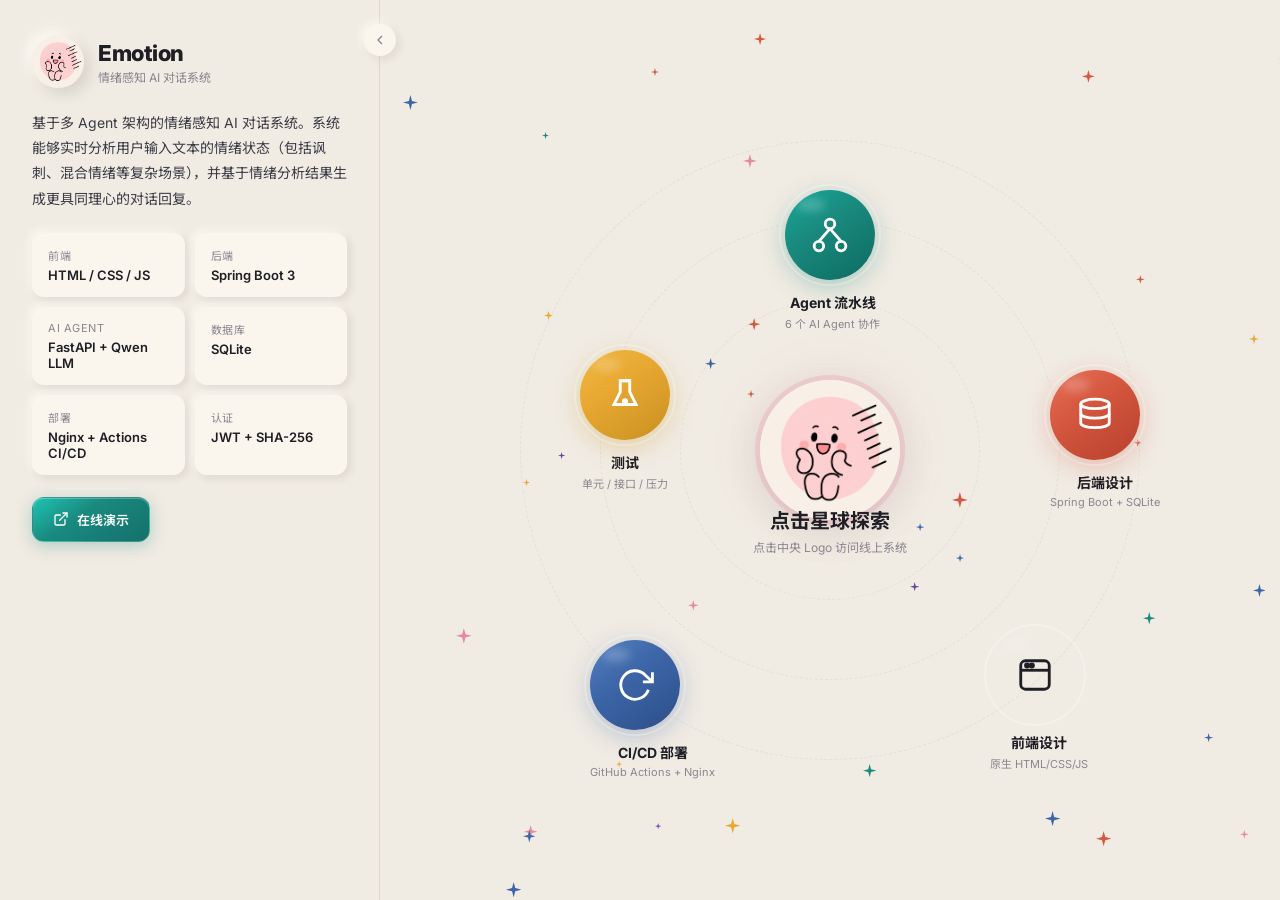
==== docs/galaxy_presentation.html @ 2e85d3f5 "修改judge_agent部分" ====
<!DOCTYPE html>
<html lang="zh-CN">
<head>
<meta charset="UTF-8">
<meta name="viewport" content="width=device-width, initial-scale=1.0">
<title>Emotion — 情绪感知 AI 对话系统</title>
<style>
  @import url('https://fonts.googleapis.com/css2?family=Inter:wght@300;400;500;600;700;800&family=Noto+Sans+SC:wght@300;400;500;700&display=swap');

  :root {
    --bg: #f0ebe3;
    --surface: #f5f0e8;
    --surface-hi: #faf6ee;
    --white: #fffcf5;
    --ink: #1e1e24;
    --ink2: #3a3a44;
    --muted: #8a8690;
    --line: #ddd7cc;
    --accent: #1a8a7e;
    --accent-d: #14706a;
    --coral: #d4573e;
    --yellow: #e8a832;
    --blue: #3d66a8;
    --violet: #6248a0;
    --pink: #e8899e;
    --pink-bg: #f9dce4;
    --neo: 6px 6px 14px rgba(47,43,36,0.13), -6px -6px 14px rgba(255,252,245,0.85);
    --neo-sm: 3px 3px 8px rgba(47,43,36,0.1), -3px -3px 8px rgba(255,252,245,0.8);
    --neo-inset: inset 3px 3px 8px rgba(47,43,36,0.1), inset -3px -3px 8px rgba(255,252,245,0.7);
    --radius: 20px;
    --radius-sm: 12px;
    --transition: 0.5s cubic-bezier(0.4, 0, 0.2, 1);
  }

  * { box-sizing: border-box; margin: 0; padding: 0; }

  body {
    font-family: 'Inter', 'Noto Sans SC', system-ui, sans-serif;
    background: var(--bg);
    color: var(--ink);
    min-height: 100vh;
    overflow: hidden;
    -webkit-font-smoothing: antialiased;
  }

  /* ━━━ Scrollbar ━━━ */
  ::-webkit-scrollbar { width: 5px; }
  ::-webkit-scrollbar-track { background: transparent; }
  ::-webkit-scrollbar-thumb { background: var(--line); border-radius: 9px; }

  /* ━━━━━━━━━━━━━━━━━━━━━━━━━━━━━━━━━━━━━━━━
     HOME VIEW
     ━━━━━━━━━━━━━━━━━━━━━━━━━━━━━━━━━━━━━━━━ */
  .home-view {
    display: grid;
    grid-template-columns: 380px 1fr;
    height: 100vh;
    opacity: 1;
    transition: opacity 0.4s, grid-template-columns 0.5s cubic-bezier(0.4,0,0.2,1);
    position: relative;
  }
  .home-view.exit { opacity: 0; pointer-events: none; }
  .home-view.collapsed { grid-template-columns: 0px 1fr; }
  .home-view.collapsed .overview { transform: translateX(-100%); opacity: 0; pointer-events: none; }

  /* ── Left: Overview ── */
  .overview {
    padding: 36px 32px;
    display: flex;
    flex-direction: column;
    justify-content: flex-start;
    gap: 22px;
    overflow-y: auto;
    border-right: 1px solid var(--line);
    transition: transform 0.4s cubic-bezier(0.4,0,0.2,1), opacity 0.3s;
    position: relative;
    word-break: break-word;
  }
  .overview-brand {
    display: flex;
    align-items: center;
    gap: 14px;
  }
  .overview-logo {
    width: 52px; height: 52px;
    border-radius: 50%;
    overflow: hidden;
    box-shadow: var(--neo);
    flex-shrink: 0;
  }
  .overview-logo img { width: 100%; height: 100%; object-fit: cover; }
  .overview-brand h1 {
    font-size: 22px;
    font-weight: 800;
    letter-spacing: -0.5px;
  }
  .overview-brand p {
    font-size: 12px;
    color: var(--muted);
    margin-top: 2px;
  }

  .overview-desc {
    font-size: 14px;
    line-height: 1.8;
    color: var(--ink2);
  }

  .tech-stack {
    display: grid;
    grid-template-columns: 1fr 1fr;
    gap: 10px;
  }
  .tech-item {
    padding: 14px 16px;
    border-radius: var(--radius-sm);
    background: var(--surface-hi);
    box-shadow: var(--neo-sm);
  }
  .tech-item .label {
    font-size: 11px;
    text-transform: uppercase;
    letter-spacing: 0.5px;
    color: var(--muted);
    margin-bottom: 4px;
  }
  .tech-item .value {
    font-size: 13px;
    font-weight: 600;
    color: var(--ink);
  }

  .overview-link {
    display: inline-flex;
    align-items: center;
    gap: 8px;
    padding: 12px 20px;
    border-radius: var(--radius-sm);
    background: linear-gradient(145deg, #1ec4b5 0%, var(--accent) 40%, var(--accent-d) 100%);
    color: white;
    text-decoration: none;
    font-size: 13px;
    font-weight: 600;
    box-shadow: 0 4px 16px rgba(26,138,126,0.3), inset 0 1px 0 rgba(255,255,255,0.25);
    border: 1px solid rgba(255,255,255,0.15);
    transition: transform 0.2s, box-shadow 0.2s;
    width: fit-content;
    position: relative;
  }
  .overview-link:hover {
    transform: translateY(-2px);
    box-shadow: 0 6px 24px rgba(26,138,126,0.4), inset 0 1px 0 rgba(255,255,255,0.25);
  }
  .overview-link svg { width: 16px; height: 16px; }

  /* Toggle button - always visible */
  .toggle-panel {
    position: fixed;
    top: 24px;
    left: 364px;
    z-index: 300;
    width: 32px;
    height: 32px;
    border-radius: 50%;
    border: none;
    background: var(--surface-hi);
    box-shadow: var(--neo-sm);
    cursor: pointer;
    display: flex;
    align-items: center;
    justify-content: center;
    color: var(--muted);
    transition: left 0.4s cubic-bezier(0.4,0,0.2,1), color 0.2s, transform 0.3s;
  }
  .toggle-panel:hover { color: var(--ink); transform: scale(1.1); }
  .toggle-panel svg { width: 16px; height: 16px; transition: transform 0.3s; }
  .home-view.collapsed .toggle-panel { left: 12px; }
  .home-view.collapsed .toggle-panel svg { transform: rotate(180deg); }

  /* ── Right: Galaxy ── */
  .galaxy-area {
    position: relative;
    display: flex;
    align-items: center;
    justify-content: center;
    overflow: hidden;
    transition: transform 0.5s cubic-bezier(0.4,0,0.2,1);
  }

  /* Orbit rings */
  .orbit-ring {
    position: absolute;
    border-radius: 50%;
    border: 1.5px dashed rgba(221,215,204,0.6);
    pointer-events: none;
  }
  .orbit-ring.r1 { width: 300px; height: 300px; }
  .orbit-ring.r2 { width: 460px; height: 460px; }
  .orbit-ring.r3 { width: 620px; height: 620px; }
  @keyframes ring-rotate { to { transform: rotate(360deg); } }
  .orbit-ring { animation: ring-rotate 80s linear infinite; }
  .orbit-ring.r2 { animation-duration: 120s; animation-direction: reverse; }
  .orbit-ring.r3 { animation-duration: 160s; }

  /* Stars - 4-pointed star shape */
  .star {
    position: absolute;
    pointer-events: none;
    animation: twinkle 5s ease-in-out infinite;
  }
  .star svg {
    width: 100%;
    height: 100%;
  }
  @keyframes twinkle {
    0%, 100% { opacity: 0.15; transform: scale(0.5) rotate(0deg); }
    50% { opacity: 0.7; transform: scale(1) rotate(20deg); }
  }

  /* Center hub */
  .center-hub {
    position: relative;
    z-index: 10;
    width: 140px; height: 140px;
    border-radius: 50%;
    overflow: hidden;
    box-shadow:
      0 0 0 5px rgba(232,137,158,0.25),
      0 0 50px rgba(232,137,158,0.15),
      0 10px 40px rgba(47,43,36,0.1);
    cursor: pointer;
    transition: transform 0.5s cubic-bezier(0.34, 1.56, 0.64, 1), box-shadow 0.4s;
    animation: hub-float 7s ease-in-out infinite;
  }
  .center-hub:hover {
    transform: scale(1.06);
    box-shadow:
      0 0 0 5px rgba(232,137,158,0.4),
      0 0 70px rgba(232,137,158,0.25),
      0 14px 50px rgba(47,43,36,0.14);
  }
  .center-hub img { width: 100%; height: 100%; object-fit: cover; }
  @keyframes hub-float {
    0%, 100% { transform: translateY(0); }
    50% { transform: translateY(-10px); }
  }

  .center-text {
    position: absolute;
    z-index: 10;
    text-align: center;
    margin-top: 160px;
    pointer-events: none;
  }
  .center-text h2 {
    font-size: 20px;
    font-weight: 700;
    color: var(--ink);
  }
  .center-text p {
    font-size: 12px;
    color: var(--muted);
    margin-top: 4px;
  }

  /* ── Home Planets ── */
  .home-planet {
    position: absolute;
    z-index: 5;
    cursor: pointer;
    transition: transform 0.4s cubic-bezier(0.34, 1.56, 0.64, 1);
    animation: pfloat 6s ease-in-out infinite;
  }
  .home-planet:nth-child(1) { animation-delay: 0s; }
  .home-planet:nth-child(2) { animation-delay: -1.2s; }
  .home-planet:nth-child(3) { animation-delay: -2.4s; }
  .home-planet:nth-child(4) { animation-delay: -3.6s; }
  .home-planet:nth-child(5) { animation-delay: -4.8s; }
  @keyframes pfloat {
    0%, 100% { transform: translateY(0); }
    50% { transform: translateY(-10px); }
  }
  .home-planet:hover { transform: scale(1.15) !important; }

  .p-body {
    width: 90px; height: 90px;
    border-radius: 50%;
    display: flex;
    align-items: center;
    justify-content: center;
    position: relative;
    transition: box-shadow 0.4s, transform 0.3s;
  }
  /* Glass ring */
  .p-body::before {
    content: '';
    position: absolute;
    inset: -6px;
    border-radius: 50%;
    border: 2px solid rgba(255,255,255,0.25);
    pointer-events: none;
  }
  /* Inner glow */
  .p-body::after {
    content: '';
    position: absolute;
    top: 8px; left: 12px;
    width: 28px; height: 14px;
    border-radius: 50%;
    background: rgba(255,255,255,0.2);
    filter: blur(4px);
    pointer-events: none;
  }
  .home-planet:hover .p-body {
    box-shadow: 0 12px 40px rgba(0,0,0,0.2);
  }
  .p-body svg { width: 38px; height: 38px; position: relative; z-index: 1; }

  .p-label {
    text-align: center;
    margin-top: 12px;
    white-space: nowrap;
  }
  .p-label .name {
    font-size: 14px;
    font-weight: 700;
    color: var(--ink);
  }
  .p-label .sub {
    font-size: 11px;
    color: var(--muted);
    margin-top: 3px;
  }

  /* Positions — pentagon layout around center */
  .home-planet[data-id="agent"]    { top: calc(50% - 260px); left: calc(50% - 45px); }
  .home-planet[data-id="backend"]  { top: calc(50% - 80px);  left: calc(50% + 220px); }
  .home-planet[data-id="frontend"] { top: calc(50% + 180px); left: calc(50% + 160px); }
  .home-planet[data-id="cicd"]     { top: calc(50% + 190px); left: calc(50% - 240px); }
  .home-planet[data-id="test"]     { top: calc(50% - 100px); left: calc(50% - 250px); }

  /* Planet colors — richer gradients with depth */
  [data-id="agent"]   .p-body { background: linear-gradient(145deg, #15a89a 0%, #1a8a7e 40%, #0d6b62 100%); color: white; box-shadow: 0 6px 24px rgba(26,138,126,0.35); }
  [data-id="backend"] .p-body { background: linear-gradient(145deg, #e8705a 0%, #d4573e 40%, #b8402e 100%); color: white; box-shadow: 0 6px 24px rgba(212,87,62,0.35); }
  [data-id="frontend"].p-body { background: linear-gradient(145deg, #8b6dd8 0%, #6248a0 40%, #4a3580 100%); color: white; box-shadow: 0 6px 24px rgba(98,72,160,0.35); }
  [data-id="cicd"]    .p-body { background: linear-gradient(145deg, #5580c0 0%, #3d66a8 40%, #2d4e88 100%); color: white; box-shadow: 0 6px 24px rgba(61,102,168,0.35); }
  [data-id="test"]    .p-body { background: linear-gradient(145deg, #f0b840 0%, #e8a832 40%, #c89020 100%); color: white; box-shadow: 0 6px 24px rgba(200,149,32,0.35); }

  /* ━━━━━━━━━━━━━━━━━━━━━━━━━━━━━━━━━━━━━━━━
     DETAIL VIEW
     ━━━━━━━━━━━━━━━━━━━━━━━━━━━━━━━━━━━━━━━━ */
  .detail-view {
    position: fixed;
    inset: 0;
    z-index: 200;
    display: grid;
    grid-template-columns: 420px 1fr;
    background: var(--bg);
    opacity: 0;
    pointer-events: none;
    transition: opacity 0.45s;
  }
  .detail-view.active {
    opacity: 1;
    pointer-events: all;
  }

  /* Detail left panel */
  .detail-left {
    padding: 40px 32px;
    overflow-y: auto;
    border-right: 1px solid var(--line);
    display: flex;
    flex-direction: column;
    gap: 20px;
  }

  .back-btn {
    display: inline-flex;
    align-items: center;
    gap: 6px;
    padding: 8px 16px;
    border-radius: 10px;
    background: linear-gradient(145deg, var(--surface-hi) 0%, var(--surface) 100%);
    box-shadow: var(--neo-sm), inset 0 1px 0 rgba(255,255,255,0.6);
    border: 1px solid rgba(255,255,255,0.4);
    font-size: 13px;
    font-weight: 500;
    color: var(--muted);
    cursor: pointer;
    transition: color 0.2s, box-shadow 0.2s, transform 0.2s;
    width: fit-content;
    position: relative;
  }
  .back-btn:hover { color: var(--ink); box-shadow: var(--neo); transform: translateX(-2px); }
  .back-btn svg { width: 14px; height: 14px; }

  .detail-header {
    display: flex;
    align-items: center;
    gap: 14px;
  }
  .detail-icon {
    width: 52px; height: 52px;
    border-radius: 16px;
    display: flex;
    align-items: center;
    justify-content: center;
    color: white;
    flex-shrink: 0;
    box-shadow: var(--neo-sm), inset 0 1px 0 rgba(255,255,255,0.25);
    border: 1px solid rgba(255,255,255,0.15);
    position: relative;
  }
  .detail-icon svg { width: 24px; height: 24px; position: relative; z-index: 1; }
  .detail-header h2 {
    font-size: 20px;
    font-weight: 700;
  }
  .detail-header p {
    font-size: 12px;
    color: var(--muted);
    margin-top: 2px;
  }

  .detail-server-link {
    display: inline-flex;
    align-items: center;
    gap: 6px;
    padding: 10px 16px;
    border-radius: var(--radius-sm);
    background: linear-gradient(145deg, #1ec4b5 0%, var(--accent) 40%, var(--accent-d) 100%);
    color: white;
    text-decoration: none;
    font-size: 12px;
    font-weight: 600;
    box-shadow: 0 4px 16px rgba(26,138,126,0.3), inset 0 1px 0 rgba(255,255,255,0.25);
    border: 1px solid rgba(255,255,255,0.15);
    transition: transform 0.2s, box-shadow 0.2s;
    width: fit-content;
    position: relative;
  }
  .detail-server-link:hover {
    transform: translateY(-2px);
    box-shadow: 0 6px 24px rgba(26,138,126,0.4), inset 0 1px 0 rgba(255,255,255,0.25);
  }
  .detail-server-link svg { width: 13px; height: 13px; }

  /* Content cards */
  .content-card {
    padding: 18px 22px;
    border-radius: var(--radius-sm);
    background: linear-gradient(145deg, var(--surface-hi) 0%, var(--surface) 100%);
    box-shadow: var(--neo-sm), inset 0 1px 0 rgba(255,255,255,0.5);
    border: 1px solid rgba(255,255,255,0.35);
    cursor: pointer;
    transition: transform 0.25s, box-shadow 0.25s;
    position: relative;
    word-break: break-word;
  }
  .content-card:hover {
    transform: translateX(4px);
    box-shadow: var(--neo), inset 0 1px 0 rgba(255,255,255,0.5);
  }
  .content-card::before {
    content: '';
    position: absolute;
    left: 0; top: 0; bottom: 0;
    width: 3px;
    border-radius: 0 3px 3px 0;
  }
  .content-card h3 {
    font-size: 15px;
    font-weight: 600;
    margin-bottom: 6px;
    line-height: 1.4;
  }
  .content-card p {
    font-size: 13px;
    color: var(--muted);
    line-height: 1.6;
  }
  .content-card .arrow {
    position: absolute;
    right: 16px;
    top: 50%;
    transform: translateY(-50%);
    color: var(--line);
    font-size: 16px;
    transition: color 0.2s;
  }
  .content-card:hover .arrow { color: var(--muted); }

  /* Detail right: galaxy area */
  .detail-right {
    position: relative;
    display: flex;
    align-items: center;
    justify-content: center;
    overflow: hidden;
  }

  /* Detail center planet */
  .detail-center {
    position: relative;
    z-index: 10;
    width: 110px; height: 110px;
    border-radius: 50%;
    display: flex;
    align-items: center;
    justify-content: center;
    color: white;
    box-shadow: var(--neo), 0 0 40px rgba(0,0,0,0.06);
    animation: hub-float 6s ease-in-out infinite;
    transition: transform 0.5s cubic-bezier(0.34, 1.56, 0.64, 1);
  }
  /* Glass ring for detail center */
  .detail-center::before {
    content: '';
    position: absolute;
    inset: -8px;
    border-radius: 50%;
    border: 2px solid rgba(255,255,255,0.3);
    pointer-events: none;
  }
  /* Inner glow for detail center */
  .detail-center::after {
    content: '';
    position: absolute;
    top: 12px; left: 16px;
    width: 36px; height: 18px;
    border-radius: 50%;
    background: rgba(255,255,255,0.2);
    filter: blur(5px);
    pointer-events: none;
  }
  .detail-center svg { width: 44px; height: 44px; position: relative; z-index: 1; }

  /* Detail orbiting sub-planets */
  .sub-planet {
    position: absolute;
    z-index: 5;
    cursor: pointer;
    transition: transform 0.35s cubic-bezier(0.34, 1.56, 0.64, 1);
    animation: pfloat 5.5s ease-in-out infinite;
  }
  .sub-planet:hover { transform: scale(1.15) !important; }

  .sp-body {
    width: 62px; height: 62px;
    border-radius: 50%;
    display: flex;
    align-items: center;
    justify-content: center;
    color: white;
    font-size: 18px;
    font-weight: 800;
    transition: box-shadow 0.4s, transform 0.3s;
    position: relative;
  }
  /* Glass ring for sub-planets */
  .sp-body::before {
    content: '';
    position: absolute;
    inset: -5px;
    border-radius: 50%;
    border: 2px solid rgba(255,255,255,0.25);
    pointer-events: none;
  }
  /* Inner glow for sub-planets */
  .sp-body::after {
    content: '';
    position: absolute;
    top: 7px; left: 10px;
    width: 22px; height: 11px;
    border-radius: 50%;
    background: rgba(255,255,255,0.2);
    filter: blur(3px);
    pointer-events: none;
  }
  .sub-planet:hover .sp-body {
    box-shadow: 0 10px 32px rgba(0,0,0,0.2);
  }

  /* Sub-planet color variants */
  .sp-teal { background: linear-gradient(145deg, #15a89a 0%, #1a8a7e 40%, #0d6b62 100%); box-shadow: 0 6px 20px rgba(26,138,126,0.35); }
  .sp-coral { background: linear-gradient(145deg, #e8705a 0%, #d4573e 40%, #b8402e 100%); box-shadow: 0 6px 20px rgba(212,87,62,0.35); }
  .sp-violet { background: linear-gradient(145deg, #8b6dd8 0%, #6248a0 40%, #4a3580 100%); box-shadow: 0 6px 20px rgba(98,72,160,0.35); }
  .sp-blue { background: linear-gradient(145deg, #5580c0 0%, #3d66a8 40%, #2d4e88 100%); box-shadow: 0 6px 20px rgba(61,102,168,0.35); }
  .sp-yellow { background: linear-gradient(145deg, #f0b840 0%, #e8a832 40%, #c89020 100%); box-shadow: 0 6px 20px rgba(200,149,32,0.35); }
  .sp-pink { background: linear-gradient(145deg, #f0a0b4 0%, #e8899e 40%, #d07088 100%); box-shadow: 0 6px 20px rgba(232,137,158,0.35); }
  .sp-label {
    text-align: center;
    margin-top: 8px;
    white-space: nowrap;
  }
  .sp-label .name {
    font-size: 12px;
    font-weight: 600;
    color: var(--ink);
  }
  .sp-label .desc {
    font-size: 10px;
    color: var(--muted);
    margin-top: 1px;
  }

  /* ━━━━━━━━━━━━━━━━━━━━━━━━━━━━━━━━━━━━━━━━
     CONTENT PANEL (right side of detail view)
     ━━━━━━━━━━━━━━━━━━━━━━━━━━━━━━━━━━━━━━━━ */
  .content-panel {
    position: absolute;
    inset: 0;
    z-index: 300;
    background: var(--bg);
    overflow-y: auto;
    opacity: 0;
    pointer-events: none;
    transform: translateX(30px);
    transition: opacity 0.4s, transform 0.4s;
    padding: 40px 48px 60px;
  }
  .content-panel.active {
    opacity: 1;
    pointer-events: all;
    transform: translateX(0);
  }

  .cp-header {
    display: flex;
    align-items: center;
    gap: 16px;
    margin-bottom: 32px;
  }
  .cp-back {
    display: inline-flex;
    align-items: center;
    gap: 6px;
    padding: 8px 14px;
    border-radius: 10px;
    background: linear-gradient(145deg, var(--surface-hi) 0%, var(--surface) 100%);
    box-shadow: var(--neo-sm), inset 0 1px 0 rgba(255,255,255,0.6);
    border: 1px solid rgba(255,255,255,0.4);
    font-size: 13px;
    font-weight: 500;
    color: var(--muted);
    cursor: pointer;
    transition: color 0.2s, box-shadow 0.2s, transform 0.2s;
    flex-shrink: 0;
    position: relative;
  }
  .cp-back:hover { color: var(--ink); box-shadow: var(--neo); transform: translateX(-2px); }
  .cp-back svg { width: 14px; height: 14px; }

  .cp-title {
    font-size: 22px;
    font-weight: 700;
  }

  .cp-server {
    margin-left: auto;
    display: inline-flex;
    align-items: center;
    gap: 6px;
    padding: 8px 14px;
    border-radius: 10px;
    background: linear-gradient(145deg, #1ec4b5 0%, var(--accent) 40%, var(--accent-d) 100%);
    color: white;
    text-decoration: none;
    font-size: 12px;
    font-weight: 600;
    box-shadow: 0 4px 14px rgba(26,138,126,0.3), inset 0 1px 0 rgba(255,255,255,0.25);
    border: 1px solid rgba(255,255,255,0.15);
    transition: transform 0.2s, box-shadow 0.2s;
    flex-shrink: 0;
    position: relative;
  }
  .cp-server:hover { transform: translateY(-2px); box-shadow: 0 6px 20px rgba(26,138,126,0.4); }
  .cp-server svg { width: 13px; height: 13px; }

  /* Content sections */
  .cp-section {
    margin-bottom: 32px;
  }
  .cp-section h3 {
    font-size: 18px;
    font-weight: 700;
    margin-bottom: 14px;
    padding-bottom: 8px;
    border-bottom: 1px solid var(--line);
  }

  /* Tables */
  .neo-table {
    width: 100%;
    border-collapse: separate;
    border-spacing: 0;
    border-radius: var(--radius-sm);
    overflow: hidden;
    box-shadow: var(--neo-sm);
    font-size: 14px;
  }
  .neo-table th {
    background: var(--surface);
    padding: 12px 16px;
    text-align: left;
    font-weight: 600;
    font-size: 13px;
    text-transform: uppercase;
    letter-spacing: 0.3px;
    color: var(--muted);
    border-bottom: 1px solid var(--line);
  }
  .neo-table td {
    padding: 12px 16px;
    background: var(--surface-hi);
    border-bottom: 1px solid rgba(221,215,204,0.4);
  }
  .neo-table tr:last-child td { border-bottom: none; }
  .neo-table code {
    font-size: 12px;
    padding: 2px 6px;
    border-radius: 5px;
    background: var(--bg);
    box-shadow: var(--neo-inset);
    font-family: 'SF Mono', 'Fira Code', monospace;
  }

  /* Flow diagrams - HTML/CSS */
  .flow-box {
    padding: 24px;
    border-radius: var(--radius-sm);
    background: var(--surface-hi);
    box-shadow: var(--neo-sm);
  }
  .flow {
    display: flex;
    flex-direction: column;
    align-items: center;
    gap: 0;
  }
  .flow-node {
    padding: 12px 24px;
    border-radius: 10px;
    font-size: 15px;
    font-weight: 600;
    text-align: center;
    max-width: 560px;
    width: 100%;
  }
  .flow-node.primary { background: var(--accent); color: white; }
  .flow-node.secondary { background: var(--surface); color: var(--ink); box-shadow: var(--neo-sm); }
  .flow-node.highlight { background: var(--coral); color: white; }
  .flow-node.muted { background: var(--line); color: var(--ink2); }
  .flow-arrow {
    display: flex;
    flex-direction: column;
    align-items: center;
    color: var(--line);
    font-size: 11px;
    padding: 4px 0;
  }
  .flow-arrow::before {
    content: '';
    width: 2px;
    height: 16px;
    background: var(--line);
  }
  .flow-arrow::after {
    content: '';
    width: 0;
    height: 0;
    border-left: 5px solid transparent;
    border-right: 5px solid transparent;
    border-top: 6px solid var(--line);
  }
  .flow-branch {
    display: flex;
    flex-direction: column;
    gap: 10px;
    width: 100%;
  }
  .flow-branch-item {
    display: flex;
    flex-direction: column;
    align-items: center;
    gap: 0;
    width: 100%;
  }
  .flow-label {
    font-size: 11px;
    color: var(--muted);
    text-align: center;
    padding: 2px 0;
  }
  .flow-connector {
    width: 100%;
    height: 2px;
    background: var(--line);
    position: relative;
  }
  .flow-connector::after {
    content: '';
    position: absolute;
    left: 50%;
    top: -4px;
    width: 2px;
    height: 10px;
    background: var(--line);
  }

  /* Info cards */
  .info-grid {
    display: grid;
    grid-template-columns: repeat(auto-fit, minmax(220px, 1fr));
    gap: 12px;
  }
  .info-card {
    padding: 18px 20px;
    border-radius: var(--radius-sm);
    background: var(--surface-hi);
    box-shadow: var(--neo-sm);
  }
  .info-card .label {
    font-size: 12px;
    text-transform: uppercase;
    letter-spacing: 0.5px;
    color: var(--muted);
    margin-bottom: 6px;
  }
  .info-card .value {
    font-size: 15px;
    font-weight: 600;
    color: var(--ink);
    line-height: 1.5;
  }

  /* Inline SVG benchmark */
  .benchmark-img {
    width: 100%;
    max-width: 800px;
    border-radius: var(--radius-sm);
    box-shadow: var(--neo);
    overflow: hidden;
    background: white;
    padding: 8px;
  }
  .benchmark-img img {
    width: 100%;
    display: block;
    border-radius: 8px;
  }

  /* Pipeline diagram */
  .pipeline {
    display: flex;
    align-items: center;
    gap: 8px;
    flex-wrap: wrap;
    padding: 20px;
    border-radius: var(--radius-sm);
    background: var(--surface-hi);
    box-shadow: var(--neo-sm);
  }
  .pipe-node {
    padding: 10px 18px;
    border-radius: 10px;
    font-size: 13px;
    font-weight: 600;
    color: white;
    white-space: nowrap;
  }
  .pipe-arrow {
    color: var(--line);
    font-size: 20px;
    flex-shrink: 0;
  }

  /* ━━━ Animations ━━━ */
  @keyframes fade-in-up {
    from { opacity: 0; transform: translateY(16px); }
    to   { opacity: 1; transform: translateY(0); }
  }
  .animate-in {
    animation: fade-in-up 0.5s ease-out both;
  }
  .animate-in:nth-child(1) { animation-delay: 0.05s; }
  .animate-in:nth-child(2) { animation-delay: 0.1s; }
  .animate-in:nth-child(3) { animation-delay: 0.15s; }
  .animate-in:nth-child(4) { animation-delay: 0.2s; }
  .animate-in:nth-child(5) { animation-delay: 0.25s; }
  .animate-in:nth-child(6) { animation-delay: 0.3s; }
  .animate-in:nth-child(7) { animation-delay: 0.35s; }
  .animate-in:nth-child(8) { animation-delay: 0.4s; }
  .animate-in:nth-child(9) { animation-delay: 0.45s; }

  /* ━━━ Responsive ━━━ */
  @media (max-width: 1024px) {
    .home-view { grid-template-columns: 1fr; }
    .overview { display: none; }
    .toggle-panel { display: none; }
    .detail-view { grid-template-columns: 1fr; }
    .detail-left { display: none; }
    .content-panel { padding: 24px 20px 40px; }
  }

  /* ━━━ Interactive: clickable items ━━━ */
  .click-item {
    padding: 14px 20px;
    border-radius: var(--radius-sm);
    background: linear-gradient(145deg, var(--surface-hi) 0%, var(--surface) 100%);
    box-shadow: var(--neo-sm), inset 0 1px 0 rgba(255,255,255,0.5);
    border: 1px solid rgba(255,255,255,0.35);
    cursor: pointer;
    transition: transform 0.2s, box-shadow 0.2s;
    margin-bottom: 10px;
    position: relative;
  }
  .click-item:hover {
    transform: translateX(4px);
    box-shadow: var(--neo), inset 0 1px 0 rgba(255,255,255,0.5);
  }
  .click-item::before {
    content: '';
    position: absolute;
    left: 0; top: 0; bottom: 0;
    width: 3px;
    border-radius: 0 3px 3px 0;
  }
  .click-item .item-title {
    font-size: 15px;
    font-weight: 600;
    display: flex;
    align-items: center;
    justify-content: space-between;
  }
  .click-item .item-title .arrow-icon {
    transition: transform 0.3s;
    font-size: 12px;
    color: var(--muted);
  }
  .click-item.open .item-title .arrow-icon {
    transform: rotate(90deg);
  }
  .click-item .item-detail {
    max-height: 0;
    overflow: hidden;
    transition: max-height 0.4s ease, margin-top 0.3s;
    font-size: 13px;
    color: var(--ink2);
    line-height: 1.7;
  }
  .click-item.open .item-detail {
    max-height: 800px;
    margin-top: 12px;
  }
  .click-item .item-sub {
    font-size: 12px;
    color: var(--muted);
    margin-top: 4px;
  }

  /* Benchmark two-column layout */
  .bench-layout {
    display: grid;
    grid-template-columns: 45% 1fr;
    gap: 28px;
    align-items: start;
  }
  .bench-img {
    border-radius: var(--radius-sm);
    box-shadow: var(--neo);
    overflow: hidden;
    background: white;
    padding: 8px;
    display: flex;
    align-items: center;
  }
  .bench-img img {
    width: 100%;
    display: block;
    border-radius: 8px;
  }
  .bench-why {
    display: flex;
    flex-direction: column;
    gap: 16px;
    justify-content: center;
  }
  .bench-point {
    padding: 20px 24px;
    border-radius: var(--radius-sm);
    background: var(--surface-hi);
    box-shadow: var(--neo-sm);
    border-left: 4px solid var(--accent);
    flex: 1;
  }
  .bench-point .bp-title {
    font-size: 15px;
    font-weight: 700;
    margin-bottom: 8px;
  }
  .bench-point .bp-desc {
    font-size: 14px;
    color: var(--ink2);
    line-height: 1.7;
  }
  .bench-point:nth-child(2) { border-left-color: var(--coral); }
  .bench-point:nth-child(3) { border-left-color: var(--violet); }

  /* Agent prompt summary */
  .agent-prompt {
    margin-top: 16px;
    padding: 16px 20px;
    border-radius: var(--radius-sm);
    background: var(--surface);
    box-shadow: var(--neo-inset);
    font-size: 13px;
    color: var(--ink2);
    line-height: 1.8;
  }
  .agent-prompt strong {
    color: var(--ink);
  }

  /* Detail table for db */
  .detail-table {
    width: 100%;
    border-collapse: separate;
    border-spacing: 0;
    border-radius: var(--radius-sm);
    overflow: hidden;
    box-shadow: var(--neo-sm);
    font-size: 13px;
    margin-top: 8px;
  }
  .detail-table th {
    background: var(--surface);
    padding: 10px 14px;
    text-align: left;
    font-weight: 600;
    font-size: 12px;
    color: var(--muted);
    border-bottom: 1px solid var(--line);
  }
  .detail-table td {
    padding: 10px 14px;
    background: var(--surface-hi);
    border-bottom: 1px solid rgba(221,215,204,0.4);
    vertical-align: top;
  }
  .detail-table tr:last-child td { border-bottom: none; }

  /* Logo display */
  .logo-display {
    display: flex;
    align-items: center;
    gap: 24px;
    padding: 24px;
    border-radius: var(--radius-sm);
    background: var(--surface-hi);
    box-shadow: var(--neo-sm);
  }
  .logo-display img {
    width: 100px;
    height: 100px;
    border-radius: 50%;
    box-shadow: var(--neo);
    object-fit: cover;
  }
  .logo-display .logo-info h4 {
    font-size: 18px;
    font-weight: 700;
    margin-bottom: 6px;
  }
  .logo-display .logo-info p {
    font-size: 14px;
    color: var(--ink2);
    line-height: 1.6;
  }

  /* Screenshot display */
  .screenshot-frame {
    border-radius: var(--radius);
    box-shadow: var(--neo);
    overflow: hidden;
    background: white;
    border: 1px solid var(--line);
  }
  .screenshot-frame img {
    width: 100%;
    display: block;
  }
  .screenshot-bar {
    padding: 8px 16px;
    background: var(--surface);
    border-bottom: 1px solid var(--line);
    display: flex;
    align-items: center;
    gap: 6px;
  }
  .screenshot-dot {
    width: 8px; height: 8px;
    border-radius: 50%;
    background: var(--line);
  }
</style>
</head>
<body>

<!-- ═══════════════ HOME VIEW ═══════════════ -->
<div class="home-view" id="homeView">

  <!-- Toggle Button (always visible) -->
  <button class="toggle-panel" onclick="togglePanel()" title="收起/展开">
    <svg viewBox="0 0 24 24" fill="none" stroke="currentColor" stroke-width="2"><polyline points="15 18 9 12 15 6"/></svg>
  </button>

  <!-- Left: Project Overview -->
  <div class="overview">
    <div class="overview-brand">
      <div class="overview-logo">
        <img src="../docs/logo.png" alt="Emotion"
          onerror="this.parentElement.innerHTML='<div style=&quot;width:100%;height:100%;display:flex;align-items:center;justify-content:center;background:linear-gradient(135deg,#e8899e,#f2a0b3);color:white;font-weight:800;font-size:20px&quot;>E</div>'">
      </div>
      <div>
        <h1>Emotion</h1>
        <p>情绪感知 AI 对话系统</p>
      </div>
    </div>

    <p class="overview-desc">
      基于多 Agent 架构的情绪感知 AI 对话系统。系统能够实时分析用户输入文本的情绪状态（包括讽刺、混合情绪等复杂场景），并基于情绪分析结果生成更具同理心的对话回复。
    </p>

    <div class="tech-stack">
      <div class="tech-item">
        <div class="label">前端</div>
        <div class="value">HTML / CSS / JS</div>
      </div>
      <div class="tech-item">
        <div class="label">后端</div>
        <div class="value">Spring Boot 3</div>
      </div>
      <div class="tech-item">
        <div class="label">AI Agent</div>
        <div class="value">FastAPI + Qwen LLM</div>
      </div>
      <div class="tech-item">
        <div class="label">数据库</div>
        <div class="value">SQLite</div>
      </div>
      <div class="tech-item">
        <div class="label">部署</div>
        <div class="value">Nginx + Actions CI/CD</div>
      </div>
      <div class="tech-item">
        <div class="label">认证</div>
        <div class="value">JWT + SHA-256</div>
      </div>
    </div>

    <a class="overview-link" href="http://123.60.211.58/" target="_blank">
      <svg viewBox="0 0 24 24" fill="none" stroke="currentColor" stroke-width="2" stroke-linecap="round" stroke-linejoin="round"><path d="M18 13v6a2 2 0 0 1-2 2H5a2 2 0 0 1-2-2V8a2 2 0 0 1 2-2h6"/><polyline points="15 3 21 3 21 9"/><line x1="10" y1="14" x2="21" y2="3"/></svg>
      在线演示
    </a>
  </div>

  <!-- Right: Galaxy -->
  <div class="galaxy-area" id="galaxyArea">
    <div class="orbit-ring r1"></div>
    <div class="orbit-ring r2"></div>
    <div class="orbit-ring r3"></div>
    <div id="homeStars"></div>

    <!-- Center Logo → server link -->
    <a class="center-hub" href="http://123.60.211.58/" target="_blank" id="centerHub">
      <img src="../docs/logo.png" alt="Emotion"
        onerror="this.parentElement.innerHTML='<div style=&quot;width:100%;height:100%;display:flex;align-items:center;justify-content:center;background:linear-gradient(135deg,#e8899e,#f2a0b3);color:white;font-weight:800;font-size:28px&quot;>E</div>'">
    </a>
    <div class="center-text">
      <h2>点击星球探索</h2>
      <p>点击中央 Logo 访问线上系统</p>
    </div>

    <!-- 5 Planets -->
    <div class="home-planet" data-id="agent" onclick="openDetail('agent')">
      <div class="p-body">
        <svg viewBox="0 0 24 24" fill="none" stroke="currentColor" stroke-width="1.8"><circle cx="12" cy="5" r="3"/><circle cx="5" cy="19" r="3"/><circle cx="19" cy="19" r="3"/><line x1="12" y1="8" x2="5" y2="16"/><line x1="12" y1="8" x2="19" y2="16"/></svg>
      </div>
      <div class="p-label"><div class="name">Agent 流水线</div><div class="sub">6 个 AI Agent 协作</div></div>
    </div>

    <div class="home-planet" data-id="backend" onclick="openDetail('backend')">
      <div class="p-body">
        <svg viewBox="0 0 24 24" fill="none" stroke="currentColor" stroke-width="1.8"><ellipse cx="12" cy="5" rx="9" ry="3"/><path d="M3 5v6c0 1.66 4.03 3 9 3s9-1.34 9-3V5"/><path d="M3 11v6c0 1.66 4.03 3 9 3s9-1.34 9-3v-6"/></svg>
      </div>
      <div class="p-label"><div class="name">后端设计</div><div class="sub">Spring Boot + SQLite</div></div>
    </div>

    <div class="home-planet" data-id="frontend" onclick="openDetail('frontend')">
      <div class="p-body">
        <svg viewBox="0 0 24 24" fill="none" stroke="currentColor" stroke-width="1.8"><rect x="3" y="3" width="18" height="18" rx="3"/><line x1="3" y1="9" x2="21" y2="9"/><circle cx="7" cy="6" r="1" fill="currentColor"/><circle cx="10" cy="6" r="1" fill="currentColor"/></svg>
      </div>
      <div class="p-label"><div class="name">前端设计</div><div class="sub">原生 HTML/CSS/JS</div></div>
    </div>

    <div class="home-planet" data-id="cicd" onclick="openDetail('cicd')">
      <div class="p-body">
        <svg viewBox="0 0 24 24" fill="none" stroke="currentColor" stroke-width="1.8"><polyline points="23 4 23 10 17 10"/><path d="M20.49 15a9 9 0 1 1-2.12-9.36L23 10"/></svg>
      </div>
      <div class="p-label"><div class="name">CI/CD 部署</div><div class="sub">GitHub Actions + Nginx</div></div>
    </div>

    <div class="home-planet" data-id="test" onclick="openDetail('test')">
      <div class="p-body">
        <svg viewBox="0 0 24 24" fill="none" stroke="currentColor" stroke-width="1.8"><path d="M9 3h6v7l4 8H5l4-8V3z"/><line x1="9" y1="3" x2="15" y2="3"/><circle cx="12" cy="16" r="1" fill="currentColor"/></svg>
      </div>
      <div class="p-label"><div class="name">测试</div><div class="sub">单元 / 接口 / 压力</div></div>
    </div>
  </div>
</div>

<!-- ═══════════════ DETAIL VIEW ═══════════════ -->
<div class="detail-view" id="detailView">
  <div class="detail-left" id="detailLeft"></div>
  <div class="detail-right" id="detailRight">
    <div class="orbit-ring r1"></div>
    <div class="orbit-ring r2"></div>
    <div id="detailStars"></div>
  </div>
</div>

<!-- ═══════════════ CONTENT PANEL ═══════════════ -->
<div class="content-panel" id="contentPanel"></div>

<script>
// ═══════════════════════════════════════════════════
//  DATA
// ═══════════════════════════════════════════════════

const SECTIONS = {
  agent: {
    color: 'var(--accent)',
    colorHex: '#1a8a7e',
    icon: `<svg viewBox="0 0 24 24" fill="none" stroke="currentColor" stroke-width="1.8"><circle cx="12" cy="5" r="3"/><circle cx="5" cy="19" r="3"/><circle cx="19" cy="19" r="3"/><line x1="12" y1="8" x2="5" y2="16"/><line x1="12" y1="8" x2="19" y2="16"/></svg>`,
    title: 'Agent 流水线设计',
    desc: '6 个 AI Agent 协作的情绪分析流水线',
    items: [
      { id: 'pipeline',   name: '整体架构',     desc: '流水线全貌', letter: 'A' },
      { id: 'router',     name: 'Router',       desc: '文本分流',   letter: 'R' },
      { id: 'emotion',    name: 'Emotion',      desc: '表层情绪',   letter: 'E' },
      { id: 'sarcasm',    name: 'Sarcasm',      desc: '讽刺检测',   letter: 'S' },
      { id: 'mix',        name: 'Mix',          desc: '混合情绪',   letter: 'M' },
      { id: 'judge',      name: 'Judge',        desc: '最终仲裁',   letter: 'J' },
      { id: 'chat',       name: 'Chat',         desc: '对话回复',   letter: 'C' },
      { id: 'fallback',   name: 'Fallback',     desc: '降级机制',   letter: 'F' },
      { id: 'benchmark',  name: 'Benchmark',    desc: '对比分析',   letter: 'B' },
    ]
  },
  backend: {
    color: 'var(--coral)',
    colorHex: '#d4573e',
    icon: `<svg viewBox="0 0 24 24" fill="none" stroke="currentColor" stroke-width="1.8"><ellipse cx="12" cy="5" rx="9" ry="3"/><path d="M3 5v6c0 1.66 4.03 3 9 3s9-1.34 9-3V5"/><path d="M3 11v6c0 1.66 4.03 3 9 3s9-1.34 9-3v-6"/></svg>`,
    title: '后端设计',
    desc: 'Spring Boot 3 + SQLite + JWT',
    items: [
      { id: 'db',       name: '数据库与接口', desc: '5 张表 + REST API',   letter: 'D' },
      { id: 'auth',     name: '认证与权限',   desc: 'SHA-256 + JWT + 角色', letter: 'A' },
      { id: 'profile',  name: '用户画像',     desc: 'LLM 生成 + 缓存', letter: 'U' },
    ]
  },
  frontend: {
    color: 'var(--violet)',
    colorHex: '#6248a0',
    icon: `<svg viewBox="0 0 24 24" fill="none" stroke="currentColor" stroke-width="1.8"><rect x="3" y="3" width="18" height="18" rx="3"/><line x1="3" y1="9" x2="21" y2="9"/><circle cx="7" cy="6" r="1" fill="currentColor"/><circle cx="10" cy="6" r="1" fill="currentColor"/></svg>`,
    title: '前端设计',
    desc: '原生 HTML/CSS/JS，零依赖',
    items: [
      { id: 'structure',  name: '技术选型与结构',   desc: '零框架零构建',    letter: 'S' },
      { id: 'logo',       name: '品牌 Logo',       desc: '视觉识别',    letter: 'L' },
      { id: 'layout',     name: '前端布局',         desc: '页面结构与功能', letter: 'B' },
      { id: 'admin',      name: '管理员视图',       desc: '管理功能',    letter: 'A' },
    ]
  },
  cicd: {
    color: 'var(--blue)',
    colorHex: '#3d66a8',
    icon: `<svg viewBox="0 0 24 24" fill="none" stroke="currentColor" stroke-width="1.8"><polyline points="23 4 23 10 17 10"/><path d="M20.49 15a9 9 0 1 1-2.12-9.36L23 10"/></svg>`,
    title: 'CI/CD 部署',
    desc: 'GitHub Actions + rsync + Nginx',
    items: [
      { id: 'cicd-flow', name: 'CI/CD 全流程', desc: '从代码提交到上线', letter: 'F' },
      { id: 'nginx',     name: 'Nginx 配置',   desc: '反向代理 + 静态文件', letter: 'N' },
    ]
  },
  test: {
    color: 'var(--yellow)',
    colorHex: '#c89520',
    icon: `<svg viewBox="0 0 24 24" fill="none" stroke="currentColor" stroke-width="1.8"><path d="M9 3h6v7l4 8H5l4-8V3z"/><line x1="9" y1="3" x2="15" y2="3"/><circle cx="12" cy="16" r="1" fill="currentColor"/></svg>`,
    title: '测试',
    desc: '单元 / 接口 / 压力测试全覆盖',
    items: [
      { id: 'func',     name: '功能测试',   desc: '认证 / 分析 / 聊天 / 画像',    letter: 'F' },
      { id: 'perf',     name: '性能与压力', desc: '响应时间 + 并发场景',    letter: 'P' },
    ]
  }
};

// Content for each sub-item
const CONTENT = {
  // ── Agent ──
  'pipeline': `
    <div class="cp-section">
      <h3>整体架构</h3>
      <p style="margin-bottom:16px;color:var(--ink2);line-height:1.7">6 个 Agent 协作：Router 分流 → Emotion 必调 → Sarcasm/Mix 条件调用 → Judge 仲裁 → Chat 回复</p>
      <div class="click-item" style="border-left:3px solid var(--accent)" onclick="toggleItem(this)">
        <div class="item-title">流水线流程 <span class="arrow-icon">▶</span></div>
        <div class="item-detail">
          <div class="flow-box" style="margin-top:8px">
            <div class="flow">
              <div class="flow-node muted">用户输入文本</div>
              <div class="flow-arrow"></div>
              <div class="flow-node primary">Router Agent<br><span style="font-size:11px;font-weight:400">判断文本类型（direct / sarcasm_suspected / mix）</span></div>
              <div class="flow-arrow"></div>
              <div class="flow-node secondary">Emotion Agent（必调）<br><span style="font-size:11px;font-weight:400">表层情绪分析</span></div>
              <div class="flow-arrow"></div>
              <div class="flow-branch">
                <div class="flow-branch-item">
                  <div class="flow-label">sarcasm</div>
                  <div class="flow-arrow"></div>
                  <div class="flow-node secondary" style="font-size:12px">Sarcasm Agent<br><span style="font-size:10px;font-weight:400">讽刺检测</span></div>
                </div>
                <div class="flow-branch-item">
                  <div class="flow-label">mix</div>
                  <div class="flow-arrow"></div>
                  <div class="flow-node secondary" style="font-size:12px">Mix Agent<br><span style="font-size:10px;font-weight:400">混合情绪</span></div>
                </div>
              </div>
              <div class="flow-arrow"></div>
              <div class="flow-node highlight">Judge Agent<br><span style="font-size:11px;font-weight:400">规则判定 + LLM 兜底仲裁</span></div>
              <div class="flow-arrow"></div>
              <div class="flow-node primary">Chat Agent<br><span style="font-size:11px;font-weight:400">基于情绪分析生成回复</span></div>
            </div>
          </div>
        </div>
      </div>
      <div class="click-item" style="border-left:3px solid var(--coral);margin-top:10px" onclick="toggleItem(this)">
        <div class="item-title">部署模型 <span class="arrow-icon">▶</span></div>
        <div class="item-detail">
          <div style="display:flex;flex-direction:column;gap:6px;margin-top:4px">
            <div><strong>分析 Agent</strong>（Router / Emotion / Sarcasm / Mix / Judge）→ <code>qwen-flash</code>（快速低成本，每次分析约 1-3s）</div>
            <div><strong>对话 Agent</strong>（Chat）→ <code>qwen-plus</code>（质量更高，回复更自然，约 3-6s）</div>
          </div>
        </div>
      </div>
    </div>`,

  'router': `
    <div class="cp-section">
      <h3>Router Agent — 文本分流</h3>
      <p style="margin-bottom:16px;color:var(--ink2);line-height:1.7">判断用户输入属于哪种类型，决定后续调用哪些 Agent。</p>
      <div class="click-item" style="border-left:3px solid var(--accent)" onclick="toggleItem(this)">
        <div class="item-title">分流规则 <span class="arrow-icon">▶</span></div>
        <div class="item-detail">
          <table class="detail-table">
            <tr><th>分类</th><th>条件</th><th>调用 Sarcasm</th><th>调用 Mix</th></tr>
            <tr><td><code>direct</code></td><td>情绪直接表达，无对比/转折结构</td><td>否</td><td>否</td></tr>
            <tr><td><code>sarcasm_suspected</code></td><td>正面词汇 + 负面语境；触发词："又"、"还真是"、"真棒"</td><td>是</td><td>否</td></tr>
            <tr><td><code>mix</code></td><td>转折词（但/但是/不过/然而）；双向情绪；模糊低能量表达</td><td>否</td><td>是</td></tr>
          </table>
        </div>
      </div>
      <div class="click-item" style="border-left:3px solid var(--coral);margin-top:10px" onclick="toggleItem(this)">
        <div class="item-title">提示词详解 <span class="arrow-icon">▶</span></div>
        <div class="item-detail">
          <div style="display:flex;flex-direction:column;gap:6px;margin-top:4px">
            <div>system prompt 要求 LLM 扮演文本分流专家，分析用户输入是否存在以下特征：</div>
            <div>① <strong>讽刺信号</strong>——正面词汇+负面语境、夸大赞美+抱怨场景、受害者信号（"又来了"、"还真是"、"真棒"）</div>
            <div>② <strong>混合信号</strong>——转折词（但/但是/不过/然而）、同句双向情绪、模糊低能量表达</div>
            <div>输出 JSON：<code>route_type</code> + <code>need_sarcasm_check</code> / <code>need_mix_check</code> + <code>reason</code></div>
          </div>
        </div>
      </div>
    </div>`,

  'emotion': `
    <div class="cp-section">
      <h3>Emotion Agent — 表层情绪检测</h3>
      <p style="margin-bottom:16px;color:var(--ink2);line-height:1.7">对文本进行字面情绪判断，不处理讽刺和复杂混合情绪（由下游 Agent 修正）。</p>
      <div class="click-item" style="border-left:3px solid var(--accent)" onclick="toggleItem(this)">
        <div class="item-title">9 类情绪标签 <span class="arrow-icon">▶</span></div>
        <div class="item-detail">
          <div style="display:flex;flex-direction:column;gap:6px;margin-top:4px">
            <div>开心、悲伤、愤怒、焦虑、厌烦、中性、疲惫、失落、无奈</div>
            <div>强度分级：0-30 中性 / 40-65 明显但不强烈 / 66-100 强烈情绪</div>
            <div>输出字段：emotion + intensity(0-100) + confidence(0-1) + emotion_words + degree_words + negation_words + contrast_words</div>
          </div>
        </div>
      </div>
      <div class="click-item" style="border-left:3px solid var(--coral);margin-top:10px" onclick="toggleItem(this)">
        <div class="item-title">提示词详解 <span class="arrow-icon">▶</span></div>
        <div class="item-detail">
          <div style="display:flex;flex-direction:column;gap:6px;margin-top:4px">
            <div>① <strong>情绪标签体系</strong>——9 类，每类附带典型表达示例</div>
            <div>② <strong>强度分级标准</strong>——0-30 中性、40-65 明显、66-100 强烈</div>
            <div>③ <strong>输出 JSON</strong>：<code>emotion</code> + <code>intensity</code> + <code>confidence</code> + <code>emotion_words</code> + <code>degree_words</code> + <code>negation_words</code> + <code>contrast_words</code></div>
            <div>④ <strong>关键约束</strong>：只做字面情绪判断，不处理讽刺和混合情绪</div>
          </div>
        </div>
      </div>
    </div>`,

  'sarcasm': `
    <div class="cp-section">
      <h3>Sarcasm Agent — 讽刺检测（条件调用）</h3>
      <p style="margin-bottom:16px;color:var(--ink2);line-height:1.7">仅当 Router 判定为 <code>sarcasm_suspected</code> 时调用。</p>
      <div class="click-item" style="border-left:3px solid var(--accent)" onclick="toggleItem(this)">
        <div class="item-title">检测标准 <span class="arrow-icon">▶</span></div>
        <div class="item-detail">
          <div style="display:flex;flex-direction:column;gap:6px;margin-top:4px">
            <div>① 正面词汇 + 负面事件</div>
            <div>② 夸大赞美 + 抱怨语境</div>
            <div>③ 受害者信号（"又来了"、"还真是"）</div>
            <div>典型负面场景：加班、改需求、被催、深夜会议</div>
          </div>
        </div>
      </div>
      <div class="click-item" style="border-left:3px solid var(--coral);margin-top:10px" onclick="toggleItem(this)">
        <div class="item-title">Sarcasm vs Mix 对比 <span class="arrow-icon">▶</span></div>
        <div class="item-detail">
          <table class="detail-table">
            <tr><th>维度</th><th>Sarcasm Agent</th><th>Mix Agent</th></tr>
            <tr><td>核心问题</td><td>说话人真的在表达字面意思吗？</td><td>说话人同时有几种情绪？</td></tr>
            <tr><td>情绪关系</td><td>表面情绪与真实情绪<strong>相反</strong></td><td>多种情绪<strong>同时存在</strong></td></tr>
            <tr><td>判断逻辑</td><td>识别"言不由衷"——正话反说</td><td>识别"悲喜交加"——复杂共存</td></tr>
            <tr><td>输出结构</td><td>表层情绪 vs 真实情绪（二元对比）</td><td>主情绪 + 次情绪 + 比例分布</td></tr>
          </table>
        </div>
      </div>
      <div class="click-item" style="border-left:3px solid var(--violet);margin-top:10px" onclick="toggleItem(this)">
        <div class="item-title">提示词详解 <span class="arrow-icon">▶</span></div>
        <div class="item-detail">
          <div style="display:flex;flex-direction:column;gap:6px;margin-top:4px">
            <div>① <strong>检测维度</strong>——语义反转、情感矛盾、语境不匹配</div>
            <div>② <strong>关键判断</strong>：字面表达 vs 实际传达是否相反</div>
            <div>③ <strong>输出 JSON</strong>：<code>is_sarcasm</code> + <code>surface_emotion</code> + <code>true_emotion</code> + <code>revised_intensity</code> + <code>sarcasm_confidence</code></div>
            <div>④ <strong>典型场景</strong>："太好了又改需求了" → 表面开心，真实厌烦</div>
          </div>
        </div>
      </div>
    </div>`,

  'mix': `
    <div class="cp-section">
      <h3>Mix Agent — 混合情绪检测（条件调用）</h3>
      <p style="margin-bottom:16px;color:var(--ink2);line-height:1.7">仅当 Router 判定为 <code>mix</code> 时调用。</p>
      <div class="click-item" style="border-left:3px solid var(--accent)" onclick="toggleItem(this)">
        <div class="item-title">检测信号 <span class="arrow-icon">▶</span></div>
        <div class="item-detail">
          <div style="display:flex;flex-direction:column;gap:6px;margin-top:4px">
            <div>① 转折结构："但"、"但是"、"不过"、"然而"</div>
            <div>② 模糊低能量表达："提不起劲"、"还好但空"</div>
            <div>③ 同句双向情绪："轻松但空"、"开心但累"</div>
          </div>
        </div>
      </div>
      <div class="click-item" style="border-left:3px solid var(--coral);margin-top:10px" onclick="toggleItem(this)">
        <div class="item-title">典型场景对比 <span class="arrow-icon">▶</span></div>
        <div class="item-detail">
          <table class="detail-table">
            <tr><th>场景</th><th>Agent</th><th>分析结果</th></tr>
            <tr><td>"太好了，又改需求了"</td><td>Sarcasm</td><td>表面开心 → 真实厌烦</td></tr>
            <tr><td>"项目上线了，但好累"</td><td>Mix</td><td>开心(45%) + 疲惫(55%)</td></tr>
            <tr><td>"还真是有意思啊"</td><td>Sarcasm</td><td>表面中性 → 真实无奈</td></tr>
            <tr><td>"有点开心又有点焦虑"</td><td>Mix</td><td>开心(50%) + 焦虑(50%)</td></tr>
          </table>
        </div>
      </div>
      <div class="click-item" style="border-left:3px solid var(--violet);margin-top:10px" onclick="toggleItem(this)">
        <div class="item-title">提示词详解 <span class="arrow-icon">▶</span></div>
        <div class="item-detail">
          <div style="display:flex;flex-direction:column;gap:6px;margin-top:4px">
            <div>① <strong>检测维度</strong>——转折结构、同句双向情绪、模糊低能量表达</div>
            <div>② <strong>关键判断</strong>：是否同时体验两种以上情绪（共存非反转）</div>
            <div>③ <strong>输出 JSON</strong>：<code>is_mixed</code> + <code>primary_emotion</code> + <code>secondary_emotion</code> + <code>emotion_ratio</code> + <code>adjusted_intensity</code> + <code>mixed_confidence</code></div>
            <div>④ <strong>典型场景</strong>："项目上线了但好累" → 开心(45%)+疲惫(55%)</div>
          </div>
        </div>
      </div>
    </div>`,

  'judge': `
    <div class="cp-section">
      <h3>Judge Agent — 最终仲裁</h3>
      <p style="margin-bottom:16px;color:var(--ink2);line-height:1.7"><strong>规则优先 + LLM 兜底</strong>的混合策略。rule_result 是快速预判，LLM 在不确定时介入。</p>
      <div class="click-item" style="border-left:3px solid var(--accent)" onclick="toggleItem(this)">
        <div class="item-title">仲裁流程 <span class="arrow-icon">▶</span></div>
        <div class="item-detail">
          <div style="display:flex;flex-direction:column;gap:6px;margin-top:4px">
            <div>① 接收所有上游 Agent 结果</div>
            <div>② <strong>Step 1 · 规则判定</strong>（始终执行）——根据路由类型分流</div>
            <div>③ <strong>Step 2 · 检查置信度阈值</strong>——判断是否需要 LLM 复核</div>
            <div>④ 不需要 LLM → 直接返回规则结果</div>
            <div>⑤ 需要 LLM → 调用 LLM 辅助仲裁</div>
          </div>
        </div>
      </div>
      <div class="click-item" style="border-left:3px solid var(--coral);margin-top:10px" onclick="toggleItem(this)">
        <div class="item-title">规则裁决逻辑 <span class="arrow-icon">▶</span></div>
        <div class="item-detail">
          <div style="margin-top:4px">
            <div style="margin-bottom:12px">
              <div style="font-weight:600;color:var(--accent);margin-bottom:6px">direct 路径</div>
              <div>直接采用 Emotion Agent 结果，<code>is_sarcasm = false</code>，<code>is_mixed = false</code></div>
            </div>
            <div style="margin-bottom:12px">
              <div style="font-weight:600;color:var(--coral);margin-bottom:6px">sarcasm_suspected 路径</div>
              <table class="detail-table" style="width:100%">
                <tr><th style="width:40%">条件</th><th>处理</th></tr>
                <tr><td><code>is_sarcasm = true</code> 且讽刺置信度 ≥ 0.65</td><td>采用 Sarcasm Agent 的 <code>true_emotion</code> 和 <code>revised_intensity</code>；加权置信度 = emotion×0.3 + sarcasm×0.7</td></tr>
                <tr><td><code>is_sarcasm = true</code> 但讽刺置信度 &lt; 0.65</td><td>回退到 Emotion 结果，置信度降低 20%</td></tr>
                <tr><td><code>is_sarcasm = false</code></td><td>采用 Emotion 结果，置信度降低 10%</td></tr>
              </table>
            </div>
            <div>
              <div style="font-weight:600;color:var(--violet);margin-bottom:6px">mix 路径</div>
              <table class="detail-table" style="width:100%">
                <tr><th style="width:40%">条件</th><th>处理</th></tr>
                <tr><td><code>is_mixed = true</code> 且混合置信度 ≥ 0.65</td><td>采用 Mix Agent 的 <code>primary_emotion</code>、<code>secondary_emotion</code>、<code>adjusted_intensity</code>；加权置信度 = emotion×0.3 + mix×0.7</td></tr>
                <tr><td><code>is_mixed = true</code> 但混合置信度 &lt; 0.65</td><td>回退到 Emotion 结果，置信度降低 20%</td></tr>
                <tr><td><code>is_mixed = false</code></td><td>采用 Emotion 结果，置信度降低 10%</td></tr>
              </table>
            </div>
          </div>
        </div>
      </div>
      <div class="click-item" style="border-left:3px solid var(--yellow);margin-top:10px" onclick="toggleItem(this)">
        <div class="item-title">LLM 兜底触发条件 <span class="arrow-icon">▶</span></div>
        <div class="item-detail">
          <div style="display:flex;flex-direction:column;gap:6px;margin-top:4px">
            <div>① Emotion Agent 置信度 &lt; 0.65</div>
            <div>② Sarcasm/Mix Agent 缺失 或 置信度 &lt; 0.65</div>
            <div>③ Sarcasm/Mix 与 Emotion 置信度差 ≤ 0.15</div>
            <div>④ Sarcasm 检测到讽刺但 <code>true_emotion</code> 与 Emotion 标签不一致</div>
            <div>满足任一条件 → 调用 LLM 辅助仲裁</div>
          </div>
        </div>
      </div>
    </div>`,

  'chat': `
    <div class="cp-section">
      <h3>Chat Agent — 对话回复生成</h3>
      <p style="margin-bottom:16px;color:var(--ink2);line-height:1.7">基于情绪分析结果和对话历史，生成温和、尊重、具体的聊天回复。<strong>最后调用</strong>，在 Judge Agent 之后。</p>
      <div class="click-item" style="border-left:3px solid var(--accent)" onclick="toggleItem(this)">
        <div class="item-title">输入 <span class="arrow-icon">▶</span></div>
        <div class="item-detail">当前用户消息 + Judge 结果（final_emotion / intensity / is_sarcasm / is_mixed）+ 最近 20 条历史（仅 user/assistant 角色）</div>
      </div>
      <div class="click-item" style="border-left:3px solid var(--coral);margin-top:10px" onclick="toggleItem(this)">
        <div class="item-title">回复原则 <span class="arrow-icon">▶</span></div>
        <div class="item-detail">优先理解最近 3 轮历史上下文；建议轻量、具体、可执行；普通场景 2-5 句话；根据情绪调整语气（悲伤→温柔，焦虑→安抚，开心→共情）</div>
      </div>
      <div class="click-item" style="border-left:3px solid var(--yellow);margin-top:10px" onclick="toggleItem(this)">
        <div class="item-title">安全机制 <span class="arrow-icon">▶</span></div>
        <div class="item-detail">检测自伤/自杀倾向关键词 → risk_hint 设为 possible_crisis → 前端弹出危机干预提示 + 心理援助热线</div>
      </div>
      <div class="click-item" style="border-left:3px solid var(--violet);margin-top:10px" onclick="toggleItem(this)">
        <div class="item-title">输出字段 <span class="arrow-icon">▶</span></div>
        <div class="item-detail">reply（回复文本）+ tone（回复语气）+ risk_hint（风险标记）+ suggested_actions（建议操作列表）+ reason（回复理由）</div>
      </div>
      <div class="click-item" style="border-left:3px solid var(--muted);margin-top:10px" onclick="toggleItem(this)">
        <div class="item-title">提示词详解 <span class="arrow-icon">▶</span></div>
        <div class="item-detail">
          <div style="display:flex;flex-direction:column;gap:6px;margin-top:4px">
            <div><code>temperature=0.4</code>（较高随机性，回复更多样）</div>
            <div>① <strong>输入上下文</strong>——当前消息 + Judge 结果 + 最近 20 条历史（按时间正序）</div>
            <div>② <strong>语气匹配</strong>——悲伤→gentle、焦虑→empathetic、愤怒→supportive、开心→encouraging、中性→neutral</div>
            <div>③ <strong>安全机制</strong>——检测自伤/自杀关键词 → risk_hint=possible_crisis → tone=crisis_support</div>
            <div>④ <strong>输出</strong>：<code>reply</code> + <code>tone</code> + <code>risk_hint</code> + <code>suggested_actions</code> + <code>reason</code></div>
          </div>
        </div>
      </div>
    </div>`,

  'fallback': `
    <div class="cp-section">
      <h3>Fallback 降级机制</h3>
      <p style="margin-bottom:16px;color:var(--ink2);line-height:1.7">每个 Agent 都实现了 fallback 降级机制，确保在 LLM 调用失败或异常时系统仍能运行。</p>
      <div class="click-item" style="border-left:3px solid var(--accent)" onclick="toggleItem(this)">
        <div class="item-title">降级触发条件 <span class="arrow-icon">▶</span></div>
        <div class="item-detail">
          <div style="display:flex;flex-direction:column;gap:6px;margin-top:4px">
            <div>① 网络异常：LLM API 调用超时或网络不可达</div>
            <div>② 认证失败：API Key 缺失或无效</div>
            <div>③ 格式异常：LLM 返回非 JSON 或字段缺失</div>
            <div>④ 服务不可用：大模型服务暂时宕机</div>
          </div>
        </div>
      </div>
      <div class="click-item" style="border-left:3px solid var(--coral);margin-top:10px" onclick="toggleItem(this)">
        <div class="item-title">各 Agent 降级行为 <span class="arrow-icon">▶</span></div>
        <div class="item-detail">
          <table class="detail-table">
            <tr><th>Agent</th><th>降级行为</th></tr>
            <tr><td>Router</td><td>默认返回 <code>direct</code>，跳过后续条件 Agent</td></tr>
            <tr><td>Emotion</td><td>返回保守的中性情绪（confidence: 0.5）</td></tr>
            <tr><td>Sarcasm</td><td>默认不检测到讽刺（is_sarcasm: false）</td></tr>
            <tr><td>Mix</td><td>默认不检测到混合情绪（is_mixed: false）</td></tr>
            <tr><td>Judge</td><td>直接使用 Emotion Agent 结果（纯规则模式）</td></tr>
            <tr><td>Chat</td><td>返回通用安抚回复</td></tr>
            <tr><td>Profile</td><td>返回空画像（profile: ""）</td></tr>
          </table>
        </div>
      </div>
      <div class="click-item" style="border-left:3px solid var(--violet);margin-top:10px" onclick="toggleItem(this)">
        <div class="item-title">设计原则 <span class="arrow-icon">▶</span></div>
        <div class="item-detail">每个 Agent 的 fallback 都返回"安全默认值"——不报错、不崩溃、给出最保守的合理输出，保证流水线始终能产出结果。Judge 的 fallback 有双层兜底：先尝试纯规则裁决，规则也失败才用 Emotion Agent 结果。</div>
      </div>
    </div>`,

  'benchmark': `
    <div class="cp-section">
      <h3>Benchmark 对比</h3>
      <p style="margin-bottom:20px;color:var(--ink2);line-height:1.7">GPT-5.5 直接模型 vs Agent 流水线，15 条样本（direct/mix/sarcasm 各 5 条），准确率均为 100%。</p>
      <div class="bench-layout">
        <div class="bench-img">
          <img src="benchmark_comparison.svg" alt="Benchmark Comparison">
        </div>
        <div class="bench-why">
          <div class="click-item" style="border-left:3px solid var(--accent)" onclick="toggleItem(this)">
            <div class="item-title">讽刺场景：强度 79.6 > 73.6 <span class="arrow-icon">▶</span></div>
            <div class="item-detail">多 Agent 协作更准确识别讽刺背后的真实情绪。Sarcasm Agent 专门捕捉"言不由衷"的语义反转，将表面情绪修正为真实情绪，强度评分比直接模型高出 8.2%。</div>
          </div>
          <div class="click-item" style="border-left:3px solid var(--coral);margin-top:10px" onclick="toggleItem(this)">
            <div class="item-title">混合情绪：强度 60.2 > 58.4 <span class="arrow-icon">▶</span></div>
            <div class="item-detail">Mix Agent 精确拆分主次情绪比例，直接模型只能给出模糊的综合判断。例如"项目上线了但好累"，Agent 流水线能拆分为开心(45%)+疲惫(55%)，而直接模型仅输出一个笼统的情绪标签。</div>
          </div>
          <div class="click-item" style="border-left:3px solid var(--violet);margin-top:10px" onclick="toggleItem(this)">
            <div class="item-title">置信度更低但更合理 <span class="arrow-icon">▶</span></div>
            <div class="item-detail">多 Agent 仲裁在不确定时主动降低置信度，不过度自信。Judge Agent 的规则引擎在两个 Agent 置信度差距 < 0.15 时触发 LLM 复核，宁可说"我不确定"也不给错误的高置信度——这在医疗/心理场景中至关重要。</div>
          </div>
        </div>
      </div>
    </div>`,

  // ── Backend ──
  'db': `
    <div class="cp-section">
      <h3>数据库设计</h3>
      <p style="margin-bottom:16px;color:var(--ink2);line-height:1.7">SQLite + JPA/Hibernate 自动建表，5 张表。</p>

      <div class="click-item" style="border-left:3px solid var(--accent)" onclick="toggleItem(this)">
        <div class="item-title">users — 用户表 <span class="arrow-icon">▶</span></div>
        <div class="item-detail">
          <table class="detail-table">
            <tr><th>字段</th><th>类型</th><th>说明</th></tr>
            <tr><td>id</td><td>UUID</td><td>主键，注册时自动分配</td></tr>
            <tr><td>username</td><td>String</td><td>用户名，唯一索引</td></tr>
            <tr><td>password_hash</td><td>String</td><td>SHA-256(salt + password)</td></tr>
            <tr><td>salt</td><td>String</td><td>随机盐值</td></tr>
            <tr><td>role</td><td>String</td><td>"user" 或 "admin"</td></tr>
            <tr><td>created_at</td><td>Instant</td><td>注册时间</td></tr>
          </table>
        </div>
      </div>

      <div class="click-item" style="border-left:3px solid var(--coral)" onclick="toggleItem(this)">
        <div class="item-title">conversations — 对话表 <span class="arrow-icon">▶</span></div>
        <div class="item-detail">
          <table class="detail-table">
            <tr><th>字段</th><th>类型</th><th>说明</th></tr>
            <tr><td>id</td><td>UUID</td><td>对话 ID</td></tr>
            <tr><td>user_id</td><td>UUID → users</td><td>所属用户</td></tr>
            <tr><td>title</td><td>String</td><td>取用户首条消息前 15 字</td></tr>
            <tr><td>created_at</td><td>Instant</td><td>创建时间</td></tr>
            <tr><td>updated_at</td><td>Instant</td><td>最后活跃时间</td></tr>
          </table>
        </div>
      </div>

      <div class="click-item" style="border-left:3px solid var(--violet)" onclick="toggleItem(this)">
        <div class="item-title">chat_messages — 消息表 <span class="arrow-icon">▶</span></div>
        <div class="item-detail">
          <table class="detail-table">
            <tr><th>字段</th><th>类型</th><th>说明</th></tr>
            <tr><td>id</td><td>UUID</td><td>消息 ID</td></tr>
            <tr><td>conversation_id</td><td>UUID → conversations</td><td>所属对话</td></tr>
            <tr><td>role</td><td>String</td><td>"user" 或 "assistant"</td></tr>
            <tr><td>content</td><td>Text</td><td>消息内容</td></tr>
            <tr><td>created_at</td><td>Instant</td><td>发送时间</td></tr>
          </table>
        </div>
      </div>

      <div class="click-item" style="border-left:3px solid var(--yellow)" onclick="toggleItem(this)">
        <div class="item-title">emotion_records — 情绪记录表 <span class="arrow-icon">▶</span></div>
        <div class="item-detail">
          <table class="detail-table">
            <tr><th>字段</th><th>类型</th><th>说明</th></tr>
            <tr><td>id</td><td>UUID</td><td>记录 ID</td></tr>
            <tr><td>conversation_id</td><td>UUID → conversations</td><td>所属对话</td></tr>
            <tr><td>message_id</td><td>UUID → chat_messages</td><td>对应用户消息</td></tr>
            <tr><td>final_emotion</td><td>String</td><td>Judge 裁决后的最终情绪</td></tr>
            <tr><td>secondary_emotion</td><td>String</td><td>次要情绪（混合场景）</td></tr>
            <tr><td>final_intensity</td><td>Integer</td><td>情绪强度 0-100</td></tr>
            <tr><td>final_confidence</td><td>Double</td><td>置信度 0-1</td></tr>
            <tr><td>is_sarcasm</td><td>Boolean</td><td>是否讽刺</td></tr>
            <tr><td>is_mixed</td><td>Boolean</td><td>是否混合情绪</td></tr>
            <tr><td>raw_analysis_json</td><td>Text</td><td>完整分析结果 JSON</td></tr>
            <tr><td>created_at</td><td>Instant</td><td>分析时间</td></tr>
          </table>
        </div>
      </div>

      <div class="click-item" style="border-left:3px solid var(--muted)" onclick="toggleItem(this)">
        <div class="item-title">user_profiles — 用户画像表 <span class="arrow-icon">▶</span></div>
        <div class="item-detail">
          <table class="detail-table">
            <tr><th>字段</th><th>类型</th><th>说明</th></tr>
            <tr><td>id</td><td>UUID</td><td>画像 ID</td></tr>
            <tr><td>user_id</td><td>UUID → users</td><td>所属用户</td></tr>
            <tr><td>profile_data</td><td>Text</td><td>LLM 生成的画像 JSON</td></tr>
            <tr><td>record_count</td><td>Integer</td><td>生成时的情绪记录数</td></tr>
            <tr><td>created_at</td><td>Instant</td><td>首次生成时间</td></tr>
            <tr><td>updated_at</td><td>Instant</td><td>最后更新时间</td></tr>
          </table>
        </div>
      </div>
    </div>

    <div class="cp-section">
      <h3>接口总览</h3>
      <p style="margin-bottom:12px;color:var(--ink2);line-height:1.7">认证接口无需 JWT，业务接口需 Bearer Token。</p>

      <div class="click-item" style="border-left:3px solid var(--accent)" onclick="toggleItem(this)">
        <div class="item-title">认证接口（无需 JWT）<span class="arrow-icon">▶</span></div>
        <div class="item-detail">
          <table class="detail-table">
            <tr><th>方法</th><th>路径</th><th>说明</th></tr>
            <tr><td>GET</td><td>/api/auth/captcha</td><td>返回图片验证码 + captchaKey（5分钟有效）</td></tr>
            <tr><td>POST</td><td>/api/auth/register</td><td>注册新用户，需 captchaCode + captchaKey</td></tr>
            <tr><td>POST</td><td>/api/auth/login</td><td>登录获取 JWT Token（24小时有效）</td></tr>
          </table>
        </div>
      </div>

      <div class="click-item" style="border-left:3px solid var(--coral)" onclick="toggleItem(this)">
        <div class="item-title">业务接口（需要 JWT）<span class="arrow-icon">▶</span></div>
        <div class="item-detail">
          <table class="detail-table">
            <tr><th>方法</th><th>路径</th><th>说明</th></tr>
            <tr><td>POST</td><td>/api/emotion/analyze</td><td>情绪分析（纯分析，不保存）</td></tr>
            <tr><td>POST</td><td>/api/emotion/chat</td><td>情绪分析 + AI 回复 + 持久化</td></tr>
            <tr><td>GET</td><td>/api/emotion/conversations</td><td>获取对话列表（admin 看所有）</td></tr>
            <tr><td>GET</td><td>/api/emotion/messages</td><td>获取对话内消息列表</td></tr>
            <tr><td>GET</td><td>/api/emotion/profile</td><td>获取情绪统计数据</td></tr>
            <tr><td>POST</td><td>/api/emotion/profile/generate</td><td>生成用户画像（仅 admin）</td></tr>
          </table>
        </div>
      </div>
    </div>`,

  'auth': `
    <div class="cp-section">
      <h3>认证与权限</h3>
      <div class="click-item" style="border-left:3px solid var(--accent)" onclick="toggleItem(this)">
        <div class="item-title">认证流程 <span class="arrow-icon">▶</span></div>
        <div class="item-detail">
          <div class="flow-box" style="margin-top:8px">
            <div class="flow">
              <div class="flow-node muted">用户注册</div>
              <div class="flow-arrow"></div>
              <div class="flow-node secondary">SHA-256(salt + password) → 存入 users 表</div>
              <div class="flow-arrow"></div>
              <div class="flow-branch" style="gap:24px">
                <div class="flow-branch-item">
                  <div class="flow-label">登录</div>
                  <div class="flow-arrow"></div>
                  <div class="flow-node primary" style="font-size:13px">JWT Token<br><span style="font-size:11px;font-weight:400">5min / 7天（自动登录）</span></div>
                </div>
                <div class="flow-branch-item">
                  <div class="flow-label">管理员</div>
                  <div class="flow-arrow"></div>
                  <div class="flow-node highlight" style="font-size:13px">application.yml 预设<br><span style="font-size:11px;font-weight:400">启动自动创建，注册只能 user</span></div>
                </div>
              </div>
            </div>
          </div>
        </div>
      </div>
      <div class="click-item" style="border-left:3px solid var(--coral);margin-top:10px" onclick="toggleItem(this)">
        <div class="item-title">权限矩阵 <span class="arrow-icon">▶</span></div>
        <div class="item-detail">
          <table class="detail-table">
            <tr><th>接口</th><th>user</th><th>admin</th></tr>
            <tr><td>/api/emotion/chat</td><td>仅自己</td><td>仅自己</td></tr>
            <tr><td>/api/emotion/conversations</td><td>仅自己</td><td>所有人</td></tr>
            <tr><td>/api/emotion/profile</td><td>仅自己</td><td>所有人</td></tr>
            <tr><td>/api/emotion/profile/generate</td><td>403 禁止</td><td>所有人</td></tr>
          </table>
        </div>
      </div>
    </div>`,

  'profile': `
    <div class="cp-section">
      <h3>用户画像系统</h3>
      <div class="click-item" style="border-left:3px solid var(--accent)" onclick="toggleItem(this)">
        <div class="item-title">生成流程 <span class="arrow-icon">▶</span></div>
        <div class="item-detail">
          <div class="flow-box" style="margin-top:8px">
            <div class="flow">
              <div class="flow-node muted">emotion_records 情绪记录</div>
              <div class="flow-arrow"></div>
              <div class="flow-node secondary">特征提取（纯 Python 统计）<br><span style="font-size:11px;font-weight:400">情绪分布 · 强度趋势 · 活跃时段</span></div>
              <div class="flow-arrow"></div>
              <div class="flow-node primary">LLM 画像生成<br><span style="font-size:11px;font-weight:400">性格特征 · 沟通风格 · MBTI · 摘要</span></div>
            </div>
          </div>
        </div>
      </div>
      <div class="click-item" style="border-left:3px solid var(--coral);margin-top:10px" onclick="toggleItem(this)">
        <div class="item-title">缓存策略 <span class="arrow-icon">▶</span></div>
        <div class="item-detail">
          <div class="flow-box" style="margin-top:8px">
            <div class="flow">
              <div class="flow-node muted">用户请求画像</div>
              <div class="flow-arrow"></div>
              <div class="flow-branch">
                <div class="flow-branch-item">
                  <div class="flow-label">无缓存</div>
                  <div class="flow-arrow"></div>
                  <div class="flow-node highlight" style="font-size:12px">LLM 生成</div>
                </div>
                <div class="flow-branch-item">
                  <div class="flow-label">有缓存</div>
                  <div class="flow-arrow"></div>
                  <div class="flow-branch" style="gap:8px">
                    <div class="flow-branch-item">
                      <div class="flow-label">≥10 条</div>
                      <div class="flow-arrow"></div>
                      <div class="flow-node secondary" style="font-size:11px">重新生成</div>
                    </div>
                    <div class="flow-branch-item">
                      <div class="flow-label">&lt;10 条</div>
                      <div class="flow-arrow"></div>
                      <div class="flow-node secondary" style="font-size:11px">返回缓存</div>
                    </div>
                  </div>
                </div>
              </div>
            </div>
          </div>
        </div>
      </div>
      <div class="click-item" style="border-left:3px solid var(--violet);margin-top:10px" onclick="toggleItem(this)">
        <div class="item-title">画像输出字段 <span class="arrow-icon">▶</span></div>
        <div class="item-detail">
          <div style="display:flex;flex-direction:column;gap:6px;margin-top:4px">
            <div><code>personality_traits</code> — 2-4 个核心性格特征（如"内向敏感"、"追求完美"）</div>
            <div><code>communication_style</code> — 对话中的沟通倾向（如"偏好简洁回应"）</div>
            <div><code>emotional_patterns</code> — 情绪变化规律和触发因素</div>
            <div><code>mbti</code> — 根据对话判断的 MBTI 类型</div>
            <div><code>summary</code> — 整体画像总结（记录 < 10 条时标注"数据量不足，仅供参考"）</div>
          </div>
        </div>
      </div>
    </div>`,

  // ── Frontend ──
  'structure': `
    <div class="cp-section">
      <h3>技术选型</h3>
      <p style="margin-bottom:16px;color:var(--ink2);line-height:1.7">原生 HTML/CSS/JS，无框架、无构建工具、无 npm 依赖。Nginx 直接作为静态文件服务，双击 index.html 即可本地预览。</p>
      <div class="click-item" style="border-left:3px solid var(--accent)" onclick="toggleItem(this)">
        <div class="item-title">技术架构 <span class="arrow-icon">▶</span></div>
        <div class="item-detail">
          <div class="flow-box" style="margin-top:8px">
            <div class="flow">
              <div class="flow-node muted">index.html 入口（SPA 单页）</div>
              <div class="flow-arrow"></div>
              <div class="flow-node secondary">partials.js — 动态加载 auth.html + workspace.html 片段</div>
              <div class="flow-arrow"></div>
              <div class="flow-node primary">app.js — 全部业务逻辑（~1300 行）</div>
              <div class="flow-arrow"></div>
              <div class="flow-node secondary">styles.css — @import 8 个 CSS 模块（tokens / auth / workspace / chat / profile / admin / charts / responsive）</div>
            </div>
          </div>
        </div>
      </div>
      <div class="click-item" style="border-left:3px solid var(--coral);margin-top:10px" onclick="toggleItem(this)">
        <div class="item-title">技术选型详情 <span class="arrow-icon">▶</span></div>
        <div class="item-detail">
          <table class="detail-table">
            <tr><th>维度</th><th>选择</th><th>原因</th></tr>
            <tr><td>框架</td><td>无框架，原生 JS</td><td>零依赖，部署简单，Nginx 直出</td></tr>
            <tr><td>构建工具</td><td>无（无 Webpack/Vite）</td><td>无需 npm install，直接编辑即生效</td></tr>
            <tr><td>CSS 方案</td><td>原生 CSS + CSS Variables</td><td>tokens.css 统一管理设计变量（颜色/间距/阴影）</td></tr>
            <tr><td>路由</td><td>JS 手动切换 DOM 显示/隐藏</td><td>SPA 无需路由库，auth / workspace / profile 三视图切换</td></tr>
            <tr><td>状态管理</td><td>全局 state 对象 + localStorage</td><td>认证状态（token/userId/role）跨页面持久化</td></tr>
            <tr><td>图表</td><td>ECharts（CDN 引入）</td><td>情绪趋势折线图 + 情绪分布雷达图 + 强度直方图</td></tr>
            <tr><td>HTTP 请求</td><td>原生 fetch API</td><td>封装 api() 函数统一处理 JWT Header + 错误码</td></tr>
            <tr><td>动态加载</td><td>partials.js fetch HTML 片段</td><td>auth.html（登录/注册）和 workspace.html（聊天/画像）按需加载</td></tr>
          </table>
        </div>
      </div>
    </div>`,

  'logo': `
    <div class="cp-section">
      <h3>品牌 Logo 设计</h3>
      <div class="logo-display">
        <img src="../docs/logo.png" alt="Emotion Logo"
          onerror="this.style.background='linear-gradient(135deg,#e8899e,#f2a0b3)';this.alt='Logo'">
        <div class="logo-info">
          <h4>Emotion — 情绪感知 AI</h4>
          <p>可爱卡通风格的拟人化角色，圆润造型、面带微笑、举起一只手打招呼，搭配粉色腮红。传递温暖、友善、治愈的情感基调，与情绪感知 AI 对话的产品定位高度契合。纯矢量 SVG 格式，支持无损缩放。</p>
        </div>
      </div>
      <div style="margin-top:16px">
        <div class="click-item" style="border-left:3px solid var(--violet)" onclick="toggleItem(this)">
          <div class="item-title">管理员头像 <span class="arrow-icon">▶</span></div>
          <div class="item-detail">
            <div class="logo-display" style="margin-top:8px">
              <img src="../frontend/image/admin_avatar.png" alt="管理员头像"
                onerror="this.style.background='linear-gradient(135deg,#8b6dd8,#6248a0)';this.alt='Admin'">
              <div class="logo-info">
                <h4>admin_avatar.png</h4>
                <p>管理员专属头像，佩戴领带的卡通角色，传递专业、可信赖的管理身份。用于管理员面板的用户列表、侧边栏用户信息展示。</p>
              </div>
            </div>
          </div>
        </div>
        <div class="click-item" style="border-left:3px solid var(--pink);margin-top:10px" onclick="toggleItem(this)">
          <div class="item-title">普通用户头像 <span class="arrow-icon">▶</span></div>
          <div class="item-detail">
            <div class="logo-display" style="margin-top:8px">
              <img src="../frontend/image/user_avatar.png" alt="普通用户头像"
                onerror="this.style.background='linear-gradient(135deg,#f0a0b4,#e8899e)';this.alt='User'">
              <div class="logo-info">
                <h4>user_avatar.png</h4>
                <p>普通用户头像，活泼可爱的卡通角色，传递轻松、友好的使用氛围。用于普通用户的侧边栏信息展示和聊天界面。</p>
              </div>
            </div>
          </div>
        </div>
        <div class="click-item" style="border-left:3px solid var(--pink);margin-top:10px" onclick="toggleItem(this)">
          <div class="item-title">Logo 应用场景 <span class="arrow-icon">▶</span></div>
          <div class="item-detail">
            <div style="display:flex;flex-direction:column;gap:8px;margin-top:4px">
              <div>左上角品牌区：52px 圆形头像 + "Emotion" 标题 + "情绪感知 AI 对话系统" 副标题</div>
              <div>聊天头像：AI 回复时显示 Logo 作为 assistant 头像，用户消息显示用户首字母</div>
              <div>登录页：居中 Logo + 系统名称，传递产品调性</div>
              <div>管理员面板：用户列表中每个用户的头像默认使用对应角色头像（admin 用 admin_avatar，user 用 user_avatar）</div>
            </div>
          </div>
        </div>
      </div>
    </div>`,

  'layout': `
    <div class="cp-section">
      <h3>前端布局与功能</h3>
      <p style="margin-bottom:16px;color:var(--ink2);line-height:1.7">三视图切换：登录认证 → 聊天工作台 → 情绪画像。以下为聊天工作台实际界面。</p>
      <div class="screenshot-frame">
        <div class="screenshot-bar">
          <div class="screenshot-dot"></div>
          <div class="screenshot-dot"></div>
          <div class="screenshot-dot"></div>
          <span style="font-size:12px;color:var(--muted);margin-left:8px">Emotion — 情绪趋势</span>
        </div>
        <img src="../mind_map/前端.jpg" alt="前端布局截图"
          onerror="this.parentElement.innerHTML='<div style=&quot;padding:60px;text-align:center;color:var(--muted)&quot;>截图待补充</div>'">
      </div>
      <div style="margin-top:16px;display:flex;flex-direction:column;gap:10px">
        <div class="click-item" style="border-left:3px solid var(--accent)" onclick="toggleItem(this)">
          <div class="item-title">左侧栏 — 会话管理 <span class="arrow-icon">▶</span></div>
          <div class="item-detail">
            <div style="display:flex;flex-direction:column;gap:6px;margin-top:4px">
              <div>顶部：Logo + 系统名称 "Emotion" + "情绪感知 AI 对话系统"</div>
              <div>"+ 新会话" 按钮：点击创建新对话，自动清空聊天区</div>
              <div>历史会话列表：按更新时间倒序排列，显示标题（首条消息前 15 字）+ 时间戳</div>
              <div>底部：当前用户信息（头像 + 用户名 + 角色）+ 退出按钮</div>
            </div>
          </div>
        </div>
        <div class="click-item" style="border-left:3px solid var(--coral)" onclick="toggleItem(this)">
          <div class="item-title">右侧主区 — 情绪趋势面板 <span class="arrow-icon">▶</span></div>
          <div class="item-detail">
            <div style="display:flex;flex-direction:column;gap:6px;margin-top:4px">
              <div>顶部导航：返回箭头 + "历史情绪变化" 面包屑 + "情绪趋势" 标题 + 刷新按钮</div>
              <div>统计卡片（4 列）：记录数（115）、主导情绪（厌烦）、平均强度（71.1）、平均置信度（85%）</div>
              <div>组合图表：柱状图（单次强度）+ 折线图（强度走势），X 轴为日期，Y 轴为 0-100 强度值</div>
              <div>每个数据点标注情绪标签（开心/厌烦/疲惫/中性），可横向滚动查看更多记录</div>
            </div>
          </div>
        </div>
        <div class="click-item" style="border-left:3px solid var(--violet)" onclick="toggleItem(this)">
          <div class="item-title">聊天界面功能 <span class="arrow-icon">▶</span></div>
          <div class="item-detail">
            <div style="display:flex;flex-direction:column;gap:6px;margin-top:4px">
              <div>消息气泡：用户消息靠右（蓝色背景），AI 回复靠左（白色背景 + Logo 头像）</div>
              <div>实时情绪洞察：每条 AI 回复下方显示情绪标签 + 强度条 + 置信度</div>
              <div>FaceRating 组件：拖动表情滑块表达满意度，收集用户反馈</div>
              <div>输入框：支持 Enter 发送，Shift+Enter 换行，空消息禁用发送按钮</div>
              <div>打字指示器：AI 生成回复时显示 "正在思考..." 动画</div>
            </div>
          </div>
        </div>
      </div>
    </div>`,

  'admin': `
    <div class="cp-section">
      <h3>管理员视图</h3>
      <p style="margin-bottom:16px;color:var(--ink2);line-height:1.7">admin 角色登录后，左侧栏底部显示"管理员"标签，可访问额外管理功能。以下为管理员专属界面。</p>
      <div class="screenshot-frame">
        <div class="screenshot-bar">
          <div class="screenshot-dot"></div>
          <div class="screenshot-dot"></div>
          <div class="screenshot-dot"></div>
          <span style="font-size:12px;color:var(--muted);margin-left:8px">Emotion — 管理员用户画像</span>
        </div>
        <img src="../mind_map/管理员.jpg" alt="管理员视图截图"
          onerror="this.parentElement.innerHTML='<div style=&quot;padding:60px;text-align:center;color:var(--muted)&quot;>截图待补充</div>'">
      </div>
      <div style="margin-top:16px;display:flex;flex-direction:column;gap:10px">
        <div class="click-item" style="border-left:3px solid var(--accent)" onclick="toggleItem(this)">
          <div class="item-title">用户管理面板 <span class="arrow-icon">▶</span></div>
          <div class="item-detail">
            <div style="display:flex;flex-direction:column;gap:6px;margin-top:4px">
              <div>用户列表：显示所有注册用户（用户名 + 角色 + 注册时间）</div>
              <div>点击查看任意用户的情绪分析记录和对话历史</div>
              <div>支持切换目标用户（targetUser），查看该用户的情绪趋势和画像</div>
              <div>权限控制：admin 可查看所有用户的 conversations、messages、emotion_records</div>
            </div>
          </div>
        </div>
        <div class="click-item" style="border-left:3px solid var(--coral)" onclick="toggleItem(this)">
          <div class="item-title">用户画像查看 <span class="arrow-icon">▶</span></div>
          <div class="item-detail">
            <div style="display:flex;flex-direction:column;gap:6px;margin-top:4px">
              <div>查看任意用户的情绪画像：性格特征、沟通风格、情绪规律、MBTI 类型</div>
              <div>画像数据来源：情绪分布统计 + 强度趋势 + 活跃时段 + LLM 生成摘要</div>
              <div>强制重新生成：admin 可调用 /profile/generate?force=true 跳过缓存</div>
              <div>user 角色无权访问 /profile/generate 接口（返回 403）</div>
            </div>
          </div>
        </div>
        <div class="click-item" style="border-left:3px solid var(--yellow)" onclick="toggleItem(this)">
          <div class="item-title">user vs admin 功能对比 <span class="arrow-icon">▶</span></div>
          <div class="item-detail">
            <table class="detail-table">
              <tr><th>功能</th><th>user</th><th>admin</th></tr>
              <tr><td>聊天对话</td><td>仅自己的会话</td><td>仅自己的会话</td></tr>
              <tr><td>情绪分析</td><td>分析 + 保存记录</td><td>分析 + 保存记录</td></tr>
              <tr><td>查看会话列表</td><td>仅自己</td><td>所有用户</td></tr>
              <tr><td>查看消息历史</td><td>仅自己的对话</td><td>所有用户的对话</td></tr>
              <tr><td>情绪统计数据</td><td>仅自己</td><td>所有用户</td></tr>
              <tr><td>生成用户画像</td><td>403 禁止</td><td>所有用户 + 强制刷新</td></tr>
            </table>
          </div>
        </div>
      </div>
    </div>`,

  // ── CI/CD ──
  'cicd-flow': `
    <div class="cp-section">
      <h3>CI/CD 全流程</h3>
      <p style="margin-bottom:16px;color:var(--ink2);line-height:1.7">推送到 main 或 PR 时自动构建测试，CI 成功后自动部署到华为云服务器。服务器无需访问外网。</p>
      <div class="click-item" style="border-left:3px solid var(--accent)" onclick="toggleItem(this)">
        <div class="item-title">部署流程 <span class="arrow-icon">▶</span></div>
        <div class="item-detail">
          <div class="flow-box" style="margin-top:8px">
            <div class="flow">
              <div class="flow-node muted">Git Push / PR → main 分支</div>
              <div class="flow-arrow"></div>
              <div class="flow-node secondary">CI 阶段：Java 17 Maven test + Python 3.10 compileall</div>
              <div class="flow-arrow"></div>
              <div class="flow-node primary">rsync 同步代码（SSH 隧道）<br><span style="font-size:12px;font-weight:400">排除 .git / .env / *.sqlite3 / node_modules / target / __pycache__</span></div>
              <div class="flow-arrow"></div>
              <div class="flow-node secondary">SSH 远程执行重启命令</div>
              <div class="flow-arrow"></div>
              <div class="flow-node highlight">systemctl restart 三个服务<br><span style="font-size:12px;font-weight:400">emotion-agent-python(:8000) · emotion-agent(:8080) · nginx(:80)</span></div>
              <div class="flow-arrow"></div>
              <div class="flow-node secondary">等待 Spring Boot 启动（≤30s）→ curl 健康验证</div>
            </div>
          </div>
        </div>
      </div>
      <div class="click-item" style="border-left:3px solid var(--coral);margin-top:10px" onclick="toggleItem(this)">
        <div class="item-title">服务器架构 <span class="arrow-icon">▶</span></div>
        <div class="item-detail">
          <div class="flow-box" style="margin-top:8px">
            <div class="flow">
              <div class="flow-node primary">Nginx :80（入口网关）<br><span style="font-size:12px;font-weight:400">静态文件服务 + /api/* 反向代理到 :8080</span></div>
              <div class="flow-arrow"></div>
              <div class="flow-node secondary">Spring Boot :8080（业务层）<br><span style="font-size:12px;font-weight:400">JWT 鉴权 + REST API + SQLite</span></div>
              <div class="flow-arrow"></div>
              <div class="flow-node secondary">Python Agent :8000（AI 层）<br><span style="font-size:12px;font-weight:400">FastAPI + Qwen LLM API</span></div>
            </div>
          </div>
        </div>
      </div>
      <div class="click-item" style="border-left:3px solid var(--violet);margin-top:10px" onclick="toggleItem(this)">
        <div class="item-title">rsync 部署细节 <span class="arrow-icon">▶</span></div>
        <div class="item-detail">
          <div style="font-family:monospace;font-size:12px;background:var(--bg);padding:12px;border-radius:8px;box-shadow:var(--neo-inset);margin-top:8px;line-height:1.8">
            rsync -avz --delete \<br>
            &nbsp;&nbsp;-e "ssh -p $SSH_PORT" \<br>
            &nbsp;&nbsp;--exclude='.git' \<br>
            &nbsp;&nbsp;--exclude='.env' \<br>
            &nbsp;&nbsp;--exclude='*.sqlite3' \<br>
            &nbsp;&nbsp;--exclude='node_modules' \<br>
            &nbsp;&nbsp;--exclude='target' \<br>
            &nbsp;&nbsp;--exclude='__pycache__' \<br>
            &nbsp;&nbsp;./ $SSH_USER@$SSH_HOST:/opt/emoagent/
          </div>
          <p style="margin-top:8px">增量同步：只传输变化的文件，不重传未修改文件。--delete 删除服务器上本地已删除的文件。</p>
        </div>
      </div>
      <div class="click-item" style="border-left:3px solid var(--yellow);margin-top:10px" onclick="toggleItem(this)">
        <div class="item-title">SSH 密钥配置 <span class="arrow-icon">▶</span></div>
        <div class="item-detail">
          <div style="display:flex;flex-direction:column;gap:8px;margin-top:4px">
            <div><strong>公钥 → 华为云服务器</strong>：将 <code>id_ed25519.pub</code> 上传到 <code>~/.ssh/authorized_keys</code>，服务器只接受公钥匹配的连接</div>
            <div><strong>私钥 → GitHub Actions Secrets</strong>：将 <code>id_ed25519</code> 内容存入仓库 Secrets，运行时解密使用，不存入代码</div>
            <div style="margin-top:4px"><strong>Secrets 配置</strong>：</div>
            <div style="font-size:13px"><code>SSH_HOST</code> = 123.60.211.58（公网 IP） · <code>SSH_PORT</code> = 22 · <code>SSH_USER</code> = root · <code>SSH_PRIVATE_KEY</code> = 私钥内容</div>
          </div>
        </div>
      </div>
    </div>`,

  'nginx': `
    <div class="cp-section">
      <h3>Nginx 配置</h3>
      <p style="margin-bottom:16px;color:var(--ink2);line-height:1.7">入口网关：静态文件服务 + API 反向代理。服务器唯一的公网入口。</p>
      <div class="click-item" style="border-left:3px solid var(--accent)" onclick="toggleItem(this)">
        <div class="item-title">请求路由 <span class="arrow-icon">▶</span></div>
        <div class="item-detail">
          <div class="flow-box" style="margin-top:8px">
            <div class="flow">
              <div class="flow-node muted">用户请求 :80</div>
              <div class="flow-arrow"></div>
              <div class="flow-node secondary">匹配 URI 类型</div>
              <div class="flow-arrow"></div>
              <div class="flow-branch">
                <div class="flow-branch-item">
                  <div class="flow-label">GET / 静态资源</div>
                  <div class="flow-arrow"></div>
                  <div class="flow-node secondary" style="font-size:13px">→ frontend/index.html<br><span style="font-size:11px;font-weight:400">try_files $uri $uri/ /index.html（SPA 回退）</span></div>
                </div>
                <div class="flow-branch-item">
                  <div class="flow-label">POST /api/*</div>
                  <div class="flow-arrow"></div>
                  <div class="flow-node primary" style="font-size:13px">→ 127.0.0.1:8080<br><span style="font-size:11px;font-weight:400">proxy_pass http://127.0.0.1:8080（保留 /api 前缀）</span></div>
                </div>
              </div>
            </div>
          </div>
        </div>
      </div>
      <div class="click-item" style="border-left:3px solid var(--coral);margin-top:10px" onclick="toggleItem(this)">
        <div class="item-title">Nginx 配置文件 <span class="arrow-icon">▶</span></div>
        <div class="item-detail">
          <div style="font-family:monospace;font-size:12px;background:var(--bg);padding:14px;border-radius:8px;box-shadow:var(--neo-inset);margin-top:8px;line-height:1.8;white-space:pre-wrap">server {
    listen 80;
    server_name _;

    # 前端静态文件
    location / {
        root /opt/emoagent/frontend;
        index index.html;
        try_files $uri $uri/ /index.html;
    }

    # API 反向代理 → Spring Boot
    location /api/ {
        proxy_pass http://127.0.0.1:8080;
        proxy_set_header Host $host;
        proxy_set_header X-Real-IP $remote_addr;
    }
}</div>
          <p style="margin-top:10px">前端和后端在同一台服务器上，Nginx 作为统一入口。静态文件直接由 Nginx 服务，API 请求转发到 Spring Boot。</p>
        </div>
      </div>
    </div>`,

  // ── Test ──
  'func': `
    <div class="cp-section">
      <h3>功能测试</h3>
      <p style="margin-bottom:16px;color:var(--ink2);line-height:1.7">JUnit + Spring Boot Test 后端单元，pytest Agent 单元，curl/Postman 接口联调，全部通过。</p>

      <div class="click-item" style="border-left:3px solid var(--accent)" onclick="toggleItem(this)">
        <div class="item-title">认证测试 <span class="arrow-icon">▶</span></div>
        <div class="item-detail">
          <table class="detail-table">
            <tr><th>测试用例</th><th>请求</th><th>期望结果</th><th>实际</th></tr>
            <tr><td>注册成功</td><td>POST /api/auth/register {username, password, captchaCode, captchaKey}</td><td>200 + JWT Token + userId + role</td><td style="color:var(--accent);font-weight:600">通过</td></tr>
            <tr><td>登录成功</td><td>POST /api/auth/login {username, password}</td><td>200 + JWT Token（24h 有效）</td><td style="color:var(--accent);font-weight:600">通过</td></tr>
            <tr><td>验证码获取</td><td>GET /api/auth/captcha</td><td>200 + base64 图片 + captchaKey</td><td style="color:var(--accent);font-weight:600">通过</td></tr>
            <tr><td>JWT 拦截</td><td>GET /api/emotion/conversations（无 Token）</td><td>401 Unauthorized</td><td style="color:var(--accent);font-weight:600">通过</td></tr>
            <tr><td>Token 过期</td><td>GET /api/emotion/conversations（过期 Token）</td><td>401 + 提示重新登录</td><td style="color:var(--accent);font-weight:600">通过</td></tr>
            <tr><td>用户名重复</td><td>POST /api/auth/register（已存在用户名）</td><td>409 Conflict</td><td style="color:var(--accent);font-weight:600">通过</td></tr>
          </table>
        </div>
      </div>

      <div class="click-item" style="border-left:3px solid var(--coral)" onclick="toggleItem(this)">
        <div class="item-title">情绪分析 <span class="arrow-icon">▶</span></div>
        <div class="item-detail">
          <table class="detail-table">
            <tr><th>测试用例</th><th>输入</th><th>期望结果</th><th>实际</th></tr>
            <tr><td>直接情绪</td><td>"我很开心"</td><td>emotion: 开心, is_sarcasm: false, intensity > 50</td><td style="color:var(--accent);font-weight:600">通过</td></tr>
            <tr><td>讽刺检测</td><td>"太好了又改需求了"</td><td>is_sarcasm: true, true_emotion: 厌烦</td><td style="color:var(--accent);font-weight:600">通过</td></tr>
            <tr><td>混合情绪</td><td>"项目上线了但好累"</td><td>is_mixed: true, primary + secondary</td><td style="color:var(--accent);font-weight:600">通过</td></tr>
            <tr><td>中性输入</td><td>"今天天气怎么样"</td><td>emotion: 中性, intensity: 20</td><td style="color:var(--accent);font-weight:600">通过</td></tr>
            <tr><td>空文本</td><td>""</td><td>返回默认中性结果，不报错</td><td style="color:var(--accent);font-weight:600">通过</td></tr>
            <tr><td>焦虑情绪</td><td>"明天就要答辩了好紧张"</td><td>emotion: 焦虑, intensity > 60</td><td style="color:var(--accent);font-weight:600">通过</td></tr>
          </table>
        </div>
      </div>

      <div class="click-item" style="border-left:3px solid var(--violet)" onclick="toggleItem(this)">
        <div class="item-title">聊天对话 <span class="arrow-icon">▶</span></div>
        <div class="item-detail">
          <table class="detail-table">
            <tr><th>测试用例</th><th>操作</th><th>期望结果</th><th>实际</th></tr>
            <tr><td>新建会话</td><td>发送消息（无 conversationId）</td><td>自动创建对话，标题取前 15 字</td><td style="color:var(--accent);font-weight:600">通过</td></tr>
            <tr><td>连续对话</td><td>传入已有 conversationId</td><td>消息追加到同一对话</td><td style="color:var(--accent);font-weight:600">通过</td></tr>
            <tr><td>历史加载</td><td>打开已有对话</td><td>自动加载最近 20 条消息</td><td style="color:var(--accent);font-weight:600">通过</td></tr>
            <tr><td>越权拒绝</td><td>访问他人 conversationId</td><td>403 Forbidden</td><td style="color:var(--accent);font-weight:600">通过</td></tr>
            <tr><td>情绪回复</td><td>发送 "我好累"</td><td>AI 回复语气为 gentle/empathetic</td><td style="color:var(--accent);font-weight:600">通过</td></tr>
            <tr><td>对话列表</td><td>GET /api/emotion/conversations</td><td>返回该用户所有对话，按更新时间倒序</td><td style="color:var(--accent);font-weight:600">通过</td></tr>
          </table>
        </div>
      </div>

      <div class="click-item" style="border-left:3px solid var(--yellow)" onclick="toggleItem(this)">
        <div class="item-title">用户画像 <span class="arrow-icon">▶</span></div>
        <div class="item-detail">
          <table class="detail-table">
            <tr><th>测试用例</th><th>操作</th><th>期望结果</th><th>实际</th></tr>
            <tr><td>统计数据</td><td>GET /api/emotion/profile</td><td>返回情绪分布、强度趋势、活跃时段</td><td style="color:var(--accent);font-weight:600">通过</td></tr>
            <tr><td>画像生成</td><td>POST /api/emotion/profile/generate（admin）</td><td>LLM 生成性格特征、MBTI、摘要</td><td style="color:var(--accent);font-weight:600">通过</td></tr>
            <tr><td>缓存命中</td><td>再次调用 /profile/generate</td><td>返回缓存画像，cached: true</td><td style="color:var(--accent);font-weight:600">通过</td></tr>
            <tr><td>强制刷新</td><td>/profile/generate?force=true（admin）</td><td>重新调用 LLM 生成，cached: false</td><td style="color:var(--accent);font-weight:600">通过</td></tr>
            <tr><td>权限控制</td><td>POST /api/emotion/profile/generate（user）</td><td>403 Forbidden</td><td style="color:var(--accent);font-weight:600">通过</td></tr>
            <tr><td>无数据</td><td>新用户调用 /profile</td><td>返回空统计数据，不报错</td><td style="color:var(--accent);font-weight:600">通过</td></tr>
          </table>
        </div>
      </div>
    </div>`,

  'perf': `
    <div class="cp-section">
      <h3>响应时间测试</h3>
      <p style="margin-bottom:16px;color:var(--ink2);line-height:1.7">单次请求响应时间，测试环境：华为云 ECS（2 核 4G），Qwen API 延迟 1-3s。</p>
      <div class="click-item" style="border-left:3px solid var(--accent)" onclick="toggleItem(this)">
        <div class="item-title">接口响应时间 <span class="arrow-icon">▶</span></div>
        <div class="item-detail">
          <table class="detail-table">
            <tr><th>接口</th><th>测试方法</th><th>期望</th><th>实际</th><th>状态</th></tr>
            <tr><td>用户登录</td><td>POST /api/auth/login，10 次取平均</td><td>≤ 100ms</td><td>10-12ms</td><td style="color:var(--accent);font-weight:600">通过</td></tr>
            <tr><td>验证码获取</td><td>GET /api/auth/captcha，10 次取平均</td><td>≤ 100ms</td><td>5-8ms</td><td style="color:var(--accent);font-weight:600">通过</td></tr>
            <tr><td>情绪分析</td><td>POST /api/emotion/analyze，含 6 Agent 流水线</td><td>≤ 10s</td><td>2-6s</td><td style="color:var(--accent);font-weight:600">通过</td></tr>
            <tr><td>聊天回复</td><td>POST /api/emotion/chat，含分析 + 生成 + 持久化</td><td>≤ 15s</td><td>4-8s</td><td style="color:var(--accent);font-weight:600">通过</td></tr>
            <tr><td>历史查询</td><td>GET /api/emotion/conversations，100 条对话</td><td>≤ 100ms</td><td>8ms</td><td style="color:var(--accent);font-weight:600">通过</td></tr>
            <tr><td>消息列表</td><td>GET /api/emotion/messages?conversation_id=xxx</td><td>≤ 100ms</td><td>12ms</td><td style="color:var(--accent);font-weight:600">通过</td></tr>
            <tr><td>画像统计</td><td>GET /api/emotion/profile，200 条记录</td><td>≤ 100ms</td><td>13ms</td><td style="color:var(--accent);font-weight:600">通过</td></tr>
            <tr><td>画像生成</td><td>POST /api/emotion/profile/generate，首次生成</td><td>≤ 30s</td><td>8-15s</td><td style="color:var(--accent);font-weight:600">通过</td></tr>
          </table>
        </div>
      </div>
    </div>
    <div class="cp-section">
      <h3>压力测试</h3>
      <p style="margin-bottom:16px;color:var(--ink2);line-height:1.7">使用 wrk + curl 并发测试，50 个并发连接，持续 30 秒。</p>
      <div class="click-item" style="border-left:3px solid var(--accent)" onclick="toggleItem(this)">
        <div class="item-title">压力测试结果 <span class="arrow-icon">▶</span></div>
        <div class="item-detail">
          <table class="detail-table">
            <tr><th>测试场景</th><th>并发数</th><th>总请求数</th><th>成功数</th><th>失败数</th><th>失败率</th><th>瓶颈分析</th></tr>
            <tr><td>并发登录</td><td>50</td><td>500</td><td>500</td><td>0</td><td style="color:var(--accent);font-weight:600">0%</td><td>SQLite 写入无瓶颈</td></tr>
            <tr><td>并发查询</td><td>50</td><td>500</td><td>500</td><td>0</td><td style="color:var(--accent);font-weight:600">0%</td><td>只读查询，性能充足</td></tr>
            <tr><td>并发分析</td><td>50</td><td>500</td><td>320</td><td>180</td><td style="color:var(--coral);font-weight:600">36%</td><td>Qwen API 限流（非系统瓶颈）</td></tr>
            <tr><td>并发聊天</td><td>20</td><td>200</td><td>186</td><td>14</td><td style="color:var(--yellow);font-weight:600">7%</td><td>LLM 超时（≤10s 阈值）</td></tr>
          </table>
        </div>
      </div>
      <div class="click-item" style="border-left:3px solid var(--coral);margin-top:10px" onclick="toggleItem(this)">
        <div class="item-title">压力测试结论 <span class="arrow-icon">▶</span></div>
        <div class="item-detail">
          <div style="display:flex;flex-direction:column;gap:8px;margin-top:4px">
            <div><strong>登录/查询</strong>：50 并发 0% 失败，SQLite 单文件数据库在此并发下表现稳定</div>
            <div><strong>情绪分析</strong>：36% 失败全部来自 Qwen API 限流（HTTP 429），非系统瓶颈。单次分析耗时 2-6s，受 LLM 推理速度限制</div>
            <div><strong>聊天回复</strong>：7% 失败来自 LLM 超时（≤10s 阈值），20 并发下 LLM 响应变慢</div>
            <div><strong>优化方向</strong>：① 引入请求队列限流，避免瞬时打爆 LLM API；② 添加响应缓存，相同情绪分析结果复用；③ 升级 LLM API 套餐提升 QPS</div>
          </div>
        </div>
      </div>
    </div>`
};


// ═══════════════════════════════════════════════════
//  NAVIGATION
// ═══════════════════════════════════════════════════

let currentSection = null;
let currentItem = null;

function openDetail(sectionId) {
  currentSection = sectionId;
  const sec = SECTIONS[sectionId];
  const detailView = document.getElementById('detailView');
  const detailLeft = document.getElementById('detailLeft');
  const detailRight = document.getElementById('detailRight');

  // Build left panel
  let leftHTML = `
    <button class="back-btn" onclick="goHome()">
      <svg viewBox="0 0 24 24" fill="none" stroke="currentColor" stroke-width="2"><polyline points="15 18 9 12 15 6"/></svg>
      返回
    </button>
    <div class="detail-header">
      <div class="detail-icon" style="background:${sec.color}">${sec.icon}</div>
      <div>
        <h2>${sec.title}</h2>
        <p>${sec.desc}</p>
      </div>
    </div>
    <a class="detail-server-link" href="http://123.60.211.58/" target="_blank">
      <svg viewBox="0 0 24 24" fill="none" stroke="currentColor" stroke-width="2"><path d="M18 13v6a2 2 0 0 1-2 2H5a2 2 0 0 1-2-2V8a2 2 0 0 1 2-2h6"/><polyline points="15 3 21 3 21 9"/><line x1="10" y1="14" x2="21" y2="3"/></svg>
      在线演示
    </a>
  `;

  sec.items.forEach((item, i) => {
    leftHTML += `
      <div class="content-card animate-in" style="animation-delay:${i * 0.05}s;border-left:3px solid ${sec.color}" onclick="openContent('${sectionId}','${item.id}')">
        <h3>${item.name}</h3>
        <p>${item.desc}</p>
        <span class="arrow">→</span>
      </div>
    `;
  });

  detailLeft.innerHTML = leftHTML;

  // Build right: orbiting sub-planets
  let rightHTML = `
    <div class="detail-center" style="background:${sec.color}">
      ${sec.icon}
    </div>
  `;

  const count = sec.items.length;
  const radius = count <= 5 ? 180 : 220;
  // Color palette for sub-planets (cycle through these)
  const spColors = ['sp-teal', 'sp-coral', 'sp-violet', 'sp-blue', 'sp-yellow', 'sp-pink'];
  sec.items.forEach((item, i) => {
    const angle = (i / count) * Math.PI * 2 - Math.PI / 2;
    const x = Math.cos(angle) * radius;
    const y = Math.sin(angle) * radius;
    const colorClass = spColors[i % spColors.length];
    rightHTML += `
      <div class="sub-planet" style="top:calc(50% + ${y}px - 31px);left:calc(50% + ${x}px - 31px);animation-delay:${-i * 0.7}s" onclick="openContent('${sectionId}','${item.id}')">
        <div class="sp-body ${colorClass}">${item.letter}</div>
        <div class="sp-label"><div class="name">${item.name}</div><div class="desc">${item.desc}</div></div>
      </div>
    `;
  });

  // Clear old sub-planets and stars, keep orbit rings
  detailRight.querySelectorAll('.sub-planet, .detail-center').forEach(el => el.remove());
  detailRight.insertAdjacentHTML('beforeend', rightHTML);

  // Generate stars for detail view
  generateStars('detailStars', 25);

  // Transition
  document.getElementById('homeView').classList.add('exit');
  setTimeout(() => {
    detailView.classList.add('active');
  }, 200);
}

function goHome() {
  document.getElementById('detailView').classList.remove('active');
  document.getElementById('contentPanel').classList.remove('active');
  setTimeout(() => {
    document.getElementById('homeView').classList.remove('exit');
    currentSection = null;
    currentItem = null;
  }, 300);
}

function openContent(sectionId, itemId) {
  currentItem = itemId;
  const sec = SECTIONS[sectionId];
  const content = CONTENT[itemId] || '<p style="color:var(--muted)">内容待补充</p>';

  const panel = document.getElementById('contentPanel');
  panel.innerHTML = `
    <div class="cp-header">
      <button class="cp-back" onclick="closeContent()">
        <svg viewBox="0 0 24 24" fill="none" stroke="currentColor" stroke-width="2"><polyline points="15 18 9 12 15 6"/></svg>
        返回 ${sec.title}
      </button>
      <div class="cp-title">${sec.items.find(i => i.id === itemId)?.name || itemId}</div>
      <a class="cp-server" href="http://123.60.211.58/" target="_blank">
        <svg viewBox="0 0 24 24" fill="none" stroke="currentColor" stroke-width="2"><path d="M18 13v6a2 2 0 0 1-2 2H5a2 2 0 0 1-2-2V8a2 2 0 0 1 2-2h6"/><polyline points="15 3 21 3 21 9"/><line x1="10" y1="14" x2="21" y2="3"/></svg>
        演示
      </a>
    </div>
    ${content}
  `;

  panel.scrollTop = 0;
  panel.classList.add('active');
}

function closeContent() {
  document.getElementById('contentPanel').classList.remove('active');
  currentItem = null;
}

function toggleItem(el) {
  el.classList.toggle('open');
}

// ESC key
document.addEventListener('keydown', (e) => {
  if (e.key === 'Escape') {
    if (currentItem) closeContent();
    else if (currentSection) goHome();
  }
});

// ═══════════════════════════════════════════════════
//  STARS
// ═══════════════════════════════════════════════════

function generateStars(containerId, count) {
  const container = document.getElementById(containerId);
  if (!container) return;
  container.innerHTML = '';
  const colors = ['#1a8a7e', '#d4573e', '#e8a832', '#e8899e', '#3d66a8', '#6248a0'];
  // 4-pointed star SVG path
  const starSVG = (color, size) => `<svg width="${size}" height="${size}" viewBox="0 0 24 24" fill="${color}"><path d="M12 0 L14.5 9.5 L24 12 L14.5 14.5 L12 24 L9.5 14.5 L0 12 L9.5 9.5 Z"/></svg>`;
  for (let i = 0; i < count; i++) {
    const star = document.createElement('div');
    star.className = 'star';
    star.style.left = Math.random() * 100 + '%';
    star.style.top = Math.random() * 100 + '%';
    star.style.animationDelay = (Math.random() * 5) + 's';
    star.style.animationDuration = (4 + Math.random() * 4) + 's';
    const size = 6 + Math.random() * 10;
    star.style.width = size + 'px';
    star.style.height = size + 'px';
    star.innerHTML = starSVG(colors[Math.floor(Math.random() * colors.length)], size);
    container.appendChild(star);
  }
}

function togglePanel() {
  document.getElementById('homeView').classList.toggle('collapsed');
}

// Init stars
generateStars('homeStars', 35);
</script>
</body>
</html>
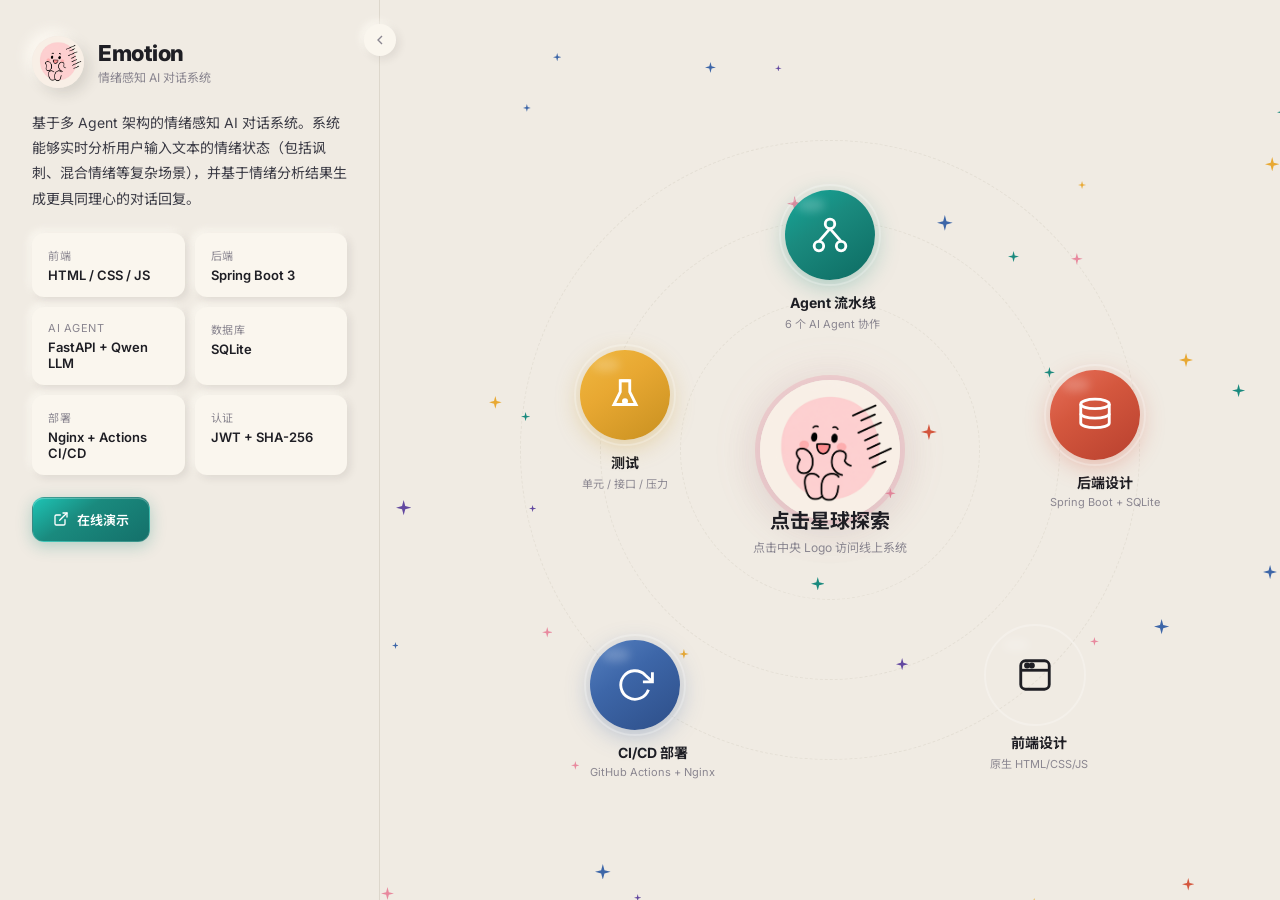
==== commit f10b5143: "删除冗余的判断条件" ====
--- a/docs/galaxy_presentation.html
+++ b/docs/galaxy_presentation.html
@@ -1542,7 +1542,6 @@
             <div>① Emotion Agent 置信度 &lt; 0.65</div>
             <div>② Sarcasm/Mix Agent 缺失 或 置信度 &lt; 0.65</div>
             <div>③ Sarcasm/Mix 与 Emotion 置信度差 ≤ 0.15</div>
-            <div>④ Sarcasm 检测到讽刺但 <code>true_emotion</code> 与 Emotion 标签不一致</div>
             <div>满足任一条件 → 调用 LLM 辅助仲裁</div>
           </div>
         </div>
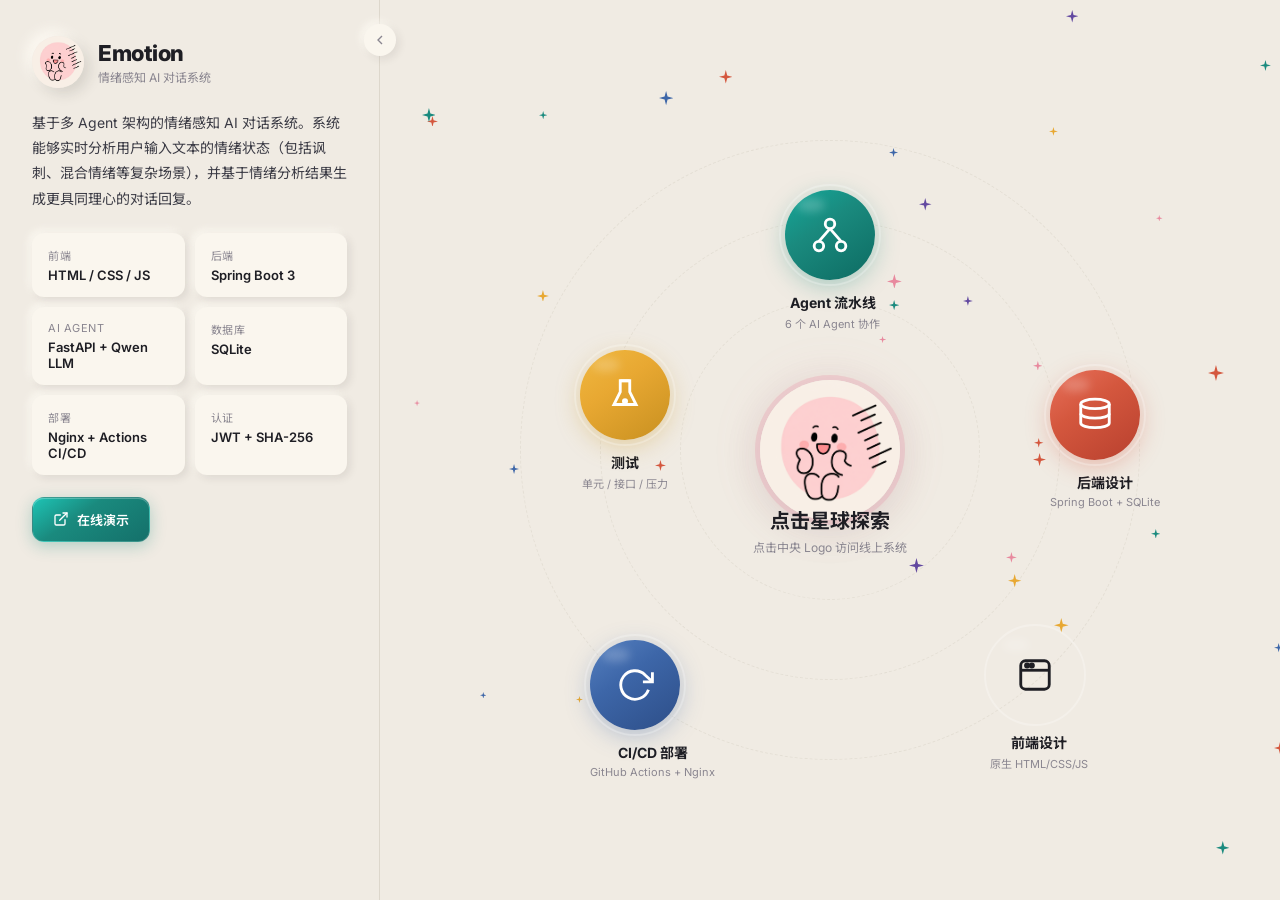
==== commit 9ffcd1a0: "修改错误的逻辑" ====
--- a/docs/galaxy_presentation.html
+++ b/docs/galaxy_presentation.html
@@ -1510,6 +1510,7 @@
         <div class="item-title">规则裁决逻辑 <span class="arrow-icon">▶</span></div>
         <div class="item-detail">
           <div style="margin-top:4px">
+            <p style="margin-bottom:12px;color:var(--ink2);line-height:1.6">规则层始终执行，所有情况都能给出结果。低置信度时回退到 Emotion 结果并降低置信度，作为兜底输出。</p>
             <div style="margin-bottom:12px">
               <div style="font-weight:600;color:var(--accent);margin-bottom:6px">direct 路径</div>
               <div>直接采用 Emotion Agent 结果，<code>is_sarcasm = false</code>，<code>is_mixed = false</code></div>
@@ -1519,8 +1520,8 @@
               <table class="detail-table" style="width:100%">
                 <tr><th style="width:40%">条件</th><th>处理</th></tr>
                 <tr><td><code>is_sarcasm = true</code> 且讽刺置信度 ≥ 0.65</td><td>采用 Sarcasm Agent 的 <code>true_emotion</code> 和 <code>revised_intensity</code>；加权置信度 = emotion×0.3 + sarcasm×0.7</td></tr>
-                <tr><td><code>is_sarcasm = true</code> 但讽刺置信度 &lt; 0.65</td><td>回退到 Emotion 结果，置信度降低 20%</td></tr>
-                <tr><td><code>is_sarcasm = false</code></td><td>采用 Emotion 结果，置信度降低 10%</td></tr>
+                <tr><td><code>is_sarcasm = true</code> 但讽刺置信度 &lt; 0.65</td><td><strong>兜底</strong>：回退到 Emotion 结果，置信度 ×0.8</td></tr>
+                <tr><td><code>is_sarcasm = false</code></td><td>采用 Emotion 结果，置信度 ×0.9</td></tr>
               </table>
             </div>
             <div>
@@ -1528,8 +1529,8 @@
               <table class="detail-table" style="width:100%">
                 <tr><th style="width:40%">条件</th><th>处理</th></tr>
                 <tr><td><code>is_mixed = true</code> 且混合置信度 ≥ 0.65</td><td>采用 Mix Agent 的 <code>primary_emotion</code>、<code>secondary_emotion</code>、<code>adjusted_intensity</code>；加权置信度 = emotion×0.3 + mix×0.7</td></tr>
-                <tr><td><code>is_mixed = true</code> 但混合置信度 &lt; 0.65</td><td>回退到 Emotion 结果，置信度降低 20%</td></tr>
-                <tr><td><code>is_mixed = false</code></td><td>采用 Emotion 结果，置信度降低 10%</td></tr>
+                <tr><td><code>is_mixed = true</code> 但混合置信度 &lt; 0.65</td><td><strong>兜底</strong>：回退到 Emotion 结果，置信度 ×0.8</td></tr>
+                <tr><td><code>is_mixed = false</code></td><td>采用 Emotion 结果，置信度 ×0.9</td></tr>
               </table>
             </div>
           </div>
@@ -1539,10 +1540,9 @@
         <div class="item-title">LLM 兜底触发条件 <span class="arrow-icon">▶</span></div>
         <div class="item-detail">
           <div style="display:flex;flex-direction:column;gap:6px;margin-top:4px">
-            <div>① Emotion Agent 置信度 &lt; 0.65</div>
-            <div>② Sarcasm/Mix Agent 缺失 或 置信度 &lt; 0.65</div>
-            <div>③ Sarcasm/Mix 与 Emotion 置信度差 ≤ 0.15</div>
-            <div>满足任一条件 → 调用 LLM 辅助仲裁</div>
+            <div>① Emotion Agent 置信度 &lt; 0.65——情绪本身不可靠</div>
+            <div>② Sarcasm/Mix 与 Emotion 置信度差 ≤ 0.15——两个 Agent 打架，规则无法裁决</div>
+            <div>满足任一条件 → 规则结果不确定，升级到 LLM 辅助仲裁</div>
           </div>
         </div>
       </div>
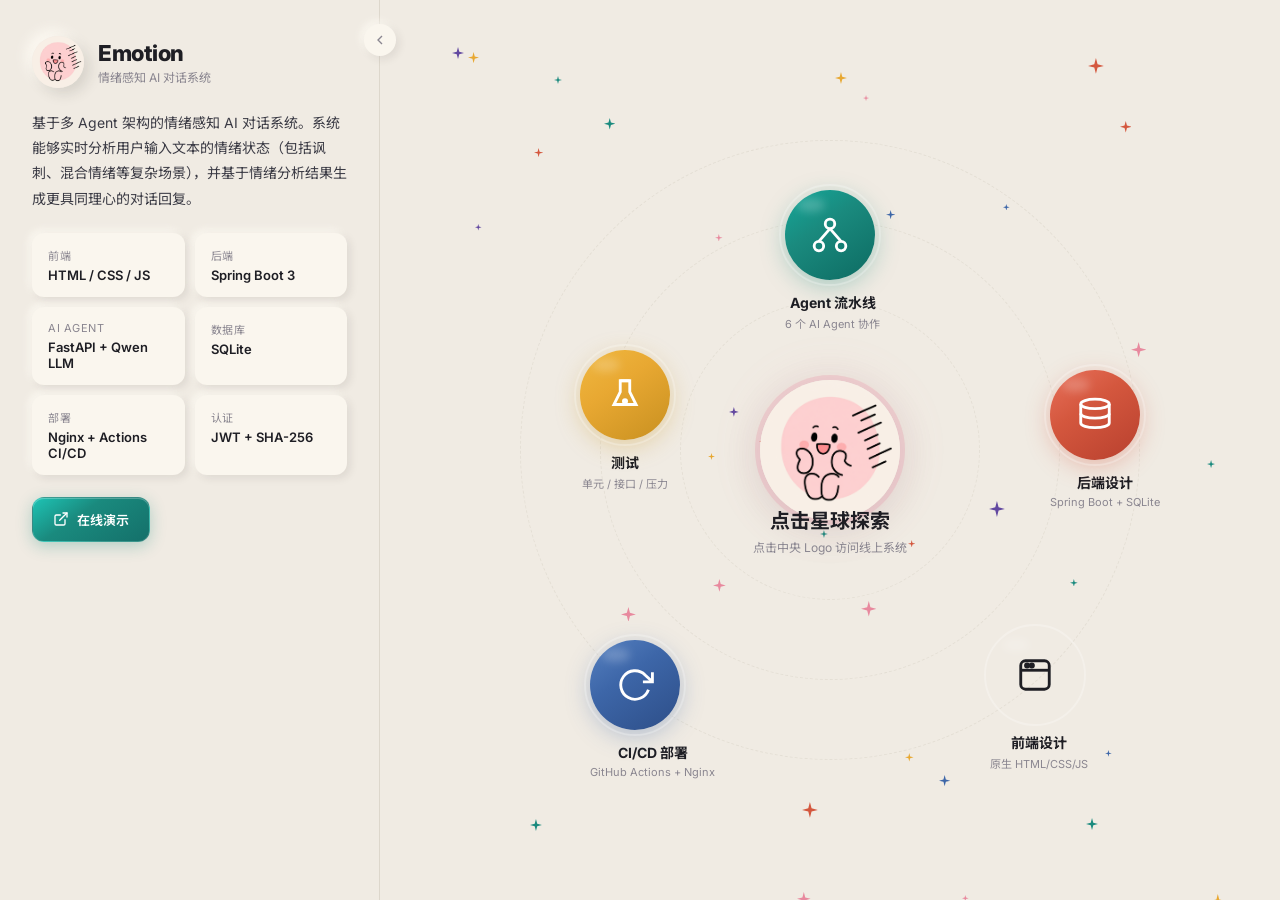
==== commit 4d677e7f: "修改错误的judge逻辑" ====
--- a/docs/galaxy_presentation.html
+++ b/docs/galaxy_presentation.html
@@ -1510,7 +1510,7 @@
         <div class="item-title">规则裁决逻辑 <span class="arrow-icon">▶</span></div>
         <div class="item-detail">
           <div style="margin-top:4px">
-            <p style="margin-bottom:12px;color:var(--ink2);line-height:1.6">规则层始终执行，所有情况都能给出结果。低置信度时回退到 Emotion 结果并降低置信度，作为兜底输出。</p>
+            <p style="margin-bottom:12px;color:var(--ink2);line-height:1.6">规则只处理<strong>确定的情况</strong>。不确定的情况（如检测到讽刺但置信度低）交给 LLM 仲裁。</p>
             <div style="margin-bottom:12px">
               <div style="font-weight:600;color:var(--accent);margin-bottom:6px">direct 路径</div>
               <div>直接采用 Emotion Agent 结果，<code>is_sarcasm = false</code>，<code>is_mixed = false</code></div>
@@ -1519,18 +1519,18 @@
               <div style="font-weight:600;color:var(--coral);margin-bottom:6px">sarcasm_suspected 路径</div>
               <table class="detail-table" style="width:100%">
                 <tr><th style="width:40%">条件</th><th>处理</th></tr>
-                <tr><td><code>is_sarcasm = true</code> 且讽刺置信度 ≥ 0.65</td><td>采用 Sarcasm Agent 的 <code>true_emotion</code> 和 <code>revised_intensity</code>；加权置信度 = emotion×0.3 + sarcasm×0.7</td></tr>
-                <tr><td><code>is_sarcasm = true</code> 但讽刺置信度 &lt; 0.65</td><td><strong>兜底</strong>：回退到 Emotion 结果，置信度 ×0.8</td></tr>
-                <tr><td><code>is_sarcasm = false</code></td><td>采用 Emotion 结果，置信度 ×0.9</td></tr>
+                <tr><td><code>is_sarcasm = true</code> 且置信度 ≥ 0.65</td><td>规则裁决：采用 Sarcasm Agent 的 <code>true_emotion</code> 和 <code>revised_intensity</code>；加权置信度 = emotion×0.3 + sarcasm×0.7</td></tr>
+                <tr><td><code>is_sarcasm = true</code> 但置信度 &lt; 0.65</td><td><strong>升级 LLM</strong>：讽刺检测不确定，规则无法裁决</td></tr>
+                <tr><td><code>is_sarcasm = false</code></td><td>规则裁决：采用 Emotion 结果，置信度 ×0.9</td></tr>
               </table>
             </div>
             <div>
               <div style="font-weight:600;color:var(--violet);margin-bottom:6px">mix 路径</div>
               <table class="detail-table" style="width:100%">
                 <tr><th style="width:40%">条件</th><th>处理</th></tr>
-                <tr><td><code>is_mixed = true</code> 且混合置信度 ≥ 0.65</td><td>采用 Mix Agent 的 <code>primary_emotion</code>、<code>secondary_emotion</code>、<code>adjusted_intensity</code>；加权置信度 = emotion×0.3 + mix×0.7</td></tr>
-                <tr><td><code>is_mixed = true</code> 但混合置信度 &lt; 0.65</td><td><strong>兜底</strong>：回退到 Emotion 结果，置信度 ×0.8</td></tr>
-                <tr><td><code>is_mixed = false</code></td><td>采用 Emotion 结果，置信度 ×0.9</td></tr>
+                <tr><td><code>is_mixed = true</code> 且置信度 ≥ 0.65</td><td>规则裁决：采用 Mix Agent 的 <code>primary_emotion</code>、<code>secondary_emotion</code>、<code>adjusted_intensity</code>；加权置信度 = emotion×0.3 + mix×0.7</td></tr>
+                <tr><td><code>is_mixed = true</code> 但置信度 &lt; 0.65</td><td><strong>升级 LLM</strong>：混合情绪检测不确定，规则无法裁决</td></tr>
+                <tr><td><code>is_mixed = false</code></td><td>规则裁决：采用 Emotion 结果，置信度 ×0.9</td></tr>
               </table>
             </div>
           </div>
@@ -1541,8 +1541,9 @@
         <div class="item-detail">
           <div style="display:flex;flex-direction:column;gap:6px;margin-top:4px">
             <div>① Emotion Agent 置信度 &lt; 0.65——情绪本身不可靠</div>
-            <div>② Sarcasm/Mix 与 Emotion 置信度差 ≤ 0.15——两个 Agent 打架，规则无法裁决</div>
-            <div>满足任一条件 → 规则结果不确定，升级到 LLM 辅助仲裁</div>
+            <div>② Sarcasm/Mix 置信度 &lt; 0.65——检测不确定，规则无法裁决</div>
+            <div>③ Sarcasm/Mix 与 Emotion 置信度差 ≤ 0.15——两个 Agent 打架，规则无法裁决</div>
+            <div>满足任一条件 → 升级到 LLM 辅助仲裁</div>
           </div>
         </div>
       </div>
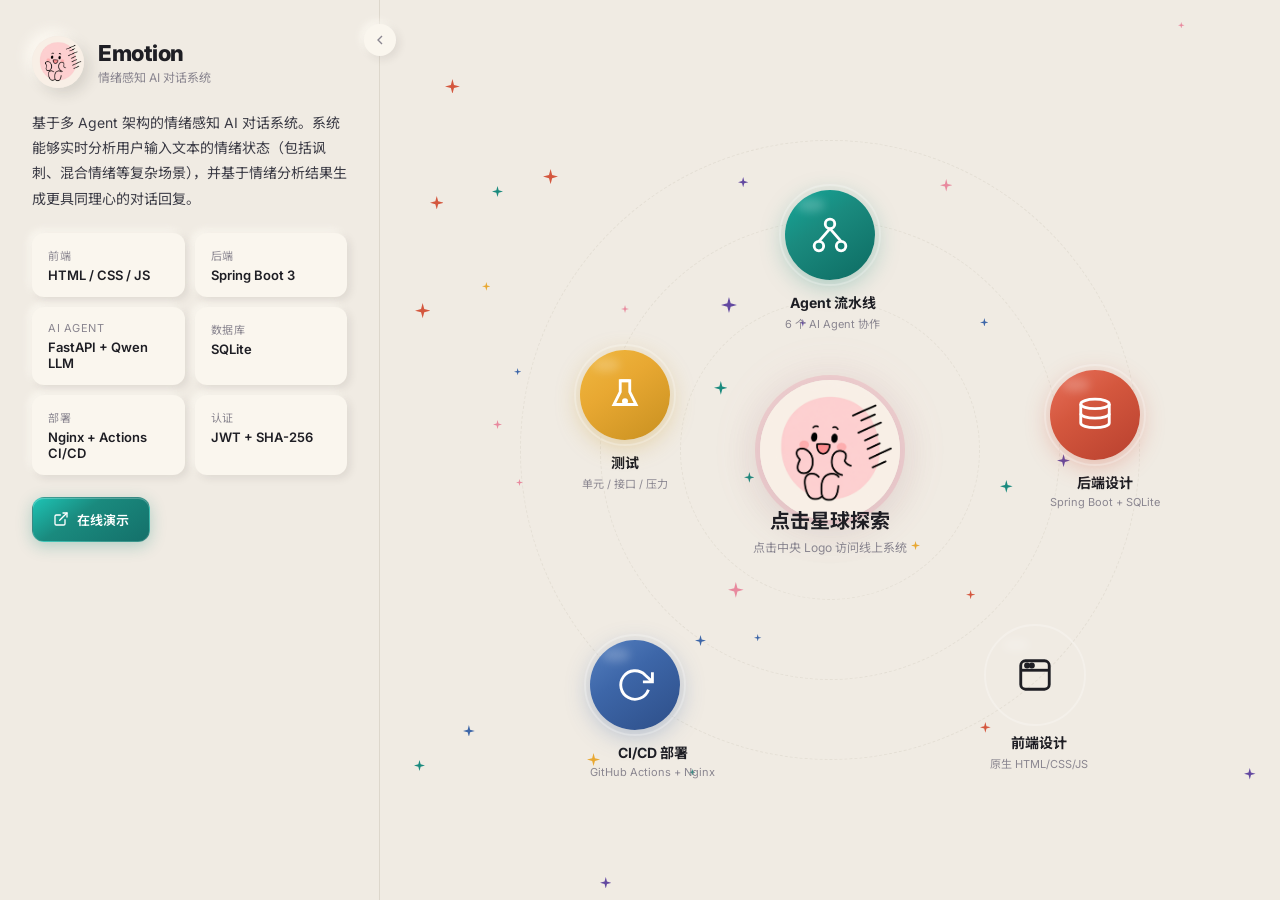
==== commit b377d6f8: "修改编排顺序" ====
--- a/docs/galaxy_presentation.html
+++ b/docs/galaxy_presentation.html
@@ -1,1316 +1,1785 @@
 <!DOCTYPE html>
 <html lang="zh-CN">
+
 <head>
-<meta charset="UTF-8">
-<meta name="viewport" content="width=device-width, initial-scale=1.0">
-<title>Emotion — 情绪感知 AI 对话系统</title>
-<style>
-  @import url('https://fonts.googleapis.com/css2?family=Inter:wght@300;400;500;600;700;800&family=Noto+Sans+SC:wght@300;400;500;700&display=swap');
-
-  :root {
-    --bg: #f0ebe3;
-    --surface: #f5f0e8;
-    --surface-hi: #faf6ee;
-    --white: #fffcf5;
-    --ink: #1e1e24;
-    --ink2: #3a3a44;
-    --muted: #8a8690;
-    --line: #ddd7cc;
-    --accent: #1a8a7e;
-    --accent-d: #14706a;
-    --coral: #d4573e;
-    --yellow: #e8a832;
-    --blue: #3d66a8;
-    --violet: #6248a0;
-    --pink: #e8899e;
-    --pink-bg: #f9dce4;
-    --neo: 6px 6px 14px rgba(47,43,36,0.13), -6px -6px 14px rgba(255,252,245,0.85);
-    --neo-sm: 3px 3px 8px rgba(47,43,36,0.1), -3px -3px 8px rgba(255,252,245,0.8);
-    --neo-inset: inset 3px 3px 8px rgba(47,43,36,0.1), inset -3px -3px 8px rgba(255,252,245,0.7);
-    --radius: 20px;
-    --radius-sm: 12px;
-    --transition: 0.5s cubic-bezier(0.4, 0, 0.2, 1);
-  }
-
-  * { box-sizing: border-box; margin: 0; padding: 0; }
-
-  body {
-    font-family: 'Inter', 'Noto Sans SC', system-ui, sans-serif;
-    background: var(--bg);
-    color: var(--ink);
-    min-height: 100vh;
-    overflow: hidden;
-    -webkit-font-smoothing: antialiased;
-  }
-
-  /* ━━━ Scrollbar ━━━ */
-  ::-webkit-scrollbar { width: 5px; }
-  ::-webkit-scrollbar-track { background: transparent; }
-  ::-webkit-scrollbar-thumb { background: var(--line); border-radius: 9px; }
-
-  /* ━━━━━━━━━━━━━━━━━━━━━━━━━━━━━━━━━━━━━━━━
+  <meta charset="UTF-8">
+  <meta name="viewport" content="width=device-width, initial-scale=1.0">
+  <title>Emotion — 情绪感知 AI 对话系统</title>
+  <style>
+    @import url('https://fonts.googleapis.com/css2?family=Inter:wght@300;400;500;600;700;800&family=Noto+Sans+SC:wght@300;400;500;700&display=swap');
+
+    :root {
+      --bg: #f0ebe3;
+      --surface: #f5f0e8;
+      --surface-hi: #faf6ee;
+      --white: #fffcf5;
+      --ink: #1e1e24;
+      --ink2: #3a3a44;
+      --muted: #8a8690;
+      --line: #ddd7cc;
+      --accent: #1a8a7e;
+      --accent-d: #14706a;
+      --coral: #d4573e;
+      --yellow: #e8a832;
+      --blue: #3d66a8;
+      --violet: #6248a0;
+      --pink: #e8899e;
+      --pink-bg: #f9dce4;
+      --neo: 6px 6px 14px rgba(47, 43, 36, 0.13), -6px -6px 14px rgba(255, 252, 245, 0.85);
+      --neo-sm: 3px 3px 8px rgba(47, 43, 36, 0.1), -3px -3px 8px rgba(255, 252, 245, 0.8);
+      --neo-inset: inset 3px 3px 8px rgba(47, 43, 36, 0.1), inset -3px -3px 8px rgba(255, 252, 245, 0.7);
+      --radius: 20px;
+      --radius-sm: 12px;
+      --transition: 0.5s cubic-bezier(0.4, 0, 0.2, 1);
+    }
+
+    * {
+      box-sizing: border-box;
+      margin: 0;
+      padding: 0;
+    }
+
+    body {
+      font-family: 'Inter', 'Noto Sans SC', system-ui, sans-serif;
+      background: var(--bg);
+      color: var(--ink);
+      min-height: 100vh;
+      overflow: hidden;
+      -webkit-font-smoothing: antialiased;
+    }
+
+    /* ━━━ Scrollbar ━━━ */
+    ::-webkit-scrollbar {
+      width: 5px;
+    }
+
+    ::-webkit-scrollbar-track {
+      background: transparent;
+    }
+
+    ::-webkit-scrollbar-thumb {
+      background: var(--line);
+      border-radius: 9px;
+    }
+
+    /* ━━━━━━━━━━━━━━━━━━━━━━━━━━━━━━━━━━━━━━━━
      HOME VIEW
      ━━━━━━━━━━━━━━━━━━━━━━━━━━━━━━━━━━━━━━━━ */
-  .home-view {
-    display: grid;
-    grid-template-columns: 380px 1fr;
-    height: 100vh;
-    opacity: 1;
-    transition: opacity 0.4s, grid-template-columns 0.5s cubic-bezier(0.4,0,0.2,1);
-    position: relative;
-  }
-  .home-view.exit { opacity: 0; pointer-events: none; }
-  .home-view.collapsed { grid-template-columns: 0px 1fr; }
-  .home-view.collapsed .overview { transform: translateX(-100%); opacity: 0; pointer-events: none; }
-
-  /* ── Left: Overview ── */
-  .overview {
-    padding: 36px 32px;
-    display: flex;
-    flex-direction: column;
-    justify-content: flex-start;
-    gap: 22px;
-    overflow-y: auto;
-    border-right: 1px solid var(--line);
-    transition: transform 0.4s cubic-bezier(0.4,0,0.2,1), opacity 0.3s;
-    position: relative;
-    word-break: break-word;
-  }
-  .overview-brand {
-    display: flex;
-    align-items: center;
-    gap: 14px;
-  }
-  .overview-logo {
-    width: 52px; height: 52px;
-    border-radius: 50%;
-    overflow: hidden;
-    box-shadow: var(--neo);
-    flex-shrink: 0;
-  }
-  .overview-logo img { width: 100%; height: 100%; object-fit: cover; }
-  .overview-brand h1 {
-    font-size: 22px;
-    font-weight: 800;
-    letter-spacing: -0.5px;
-  }
-  .overview-brand p {
-    font-size: 12px;
-    color: var(--muted);
-    margin-top: 2px;
-  }
-
-  .overview-desc {
-    font-size: 14px;
-    line-height: 1.8;
-    color: var(--ink2);
-  }
-
-  .tech-stack {
-    display: grid;
-    grid-template-columns: 1fr 1fr;
-    gap: 10px;
-  }
-  .tech-item {
-    padding: 14px 16px;
-    border-radius: var(--radius-sm);
-    background: var(--surface-hi);
-    box-shadow: var(--neo-sm);
-  }
-  .tech-item .label {
-    font-size: 11px;
-    text-transform: uppercase;
-    letter-spacing: 0.5px;
-    color: var(--muted);
-    margin-bottom: 4px;
-  }
-  .tech-item .value {
-    font-size: 13px;
-    font-weight: 600;
-    color: var(--ink);
-  }
-
-  .overview-link {
-    display: inline-flex;
-    align-items: center;
-    gap: 8px;
-    padding: 12px 20px;
-    border-radius: var(--radius-sm);
-    background: linear-gradient(145deg, #1ec4b5 0%, var(--accent) 40%, var(--accent-d) 100%);
-    color: white;
-    text-decoration: none;
-    font-size: 13px;
-    font-weight: 600;
-    box-shadow: 0 4px 16px rgba(26,138,126,0.3), inset 0 1px 0 rgba(255,255,255,0.25);
-    border: 1px solid rgba(255,255,255,0.15);
-    transition: transform 0.2s, box-shadow 0.2s;
-    width: fit-content;
-    position: relative;
-  }
-  .overview-link:hover {
-    transform: translateY(-2px);
-    box-shadow: 0 6px 24px rgba(26,138,126,0.4), inset 0 1px 0 rgba(255,255,255,0.25);
-  }
-  .overview-link svg { width: 16px; height: 16px; }
-
-  /* Toggle button - always visible */
-  .toggle-panel {
-    position: fixed;
-    top: 24px;
-    left: 364px;
-    z-index: 300;
-    width: 32px;
-    height: 32px;
-    border-radius: 50%;
-    border: none;
-    background: var(--surface-hi);
-    box-shadow: var(--neo-sm);
-    cursor: pointer;
-    display: flex;
-    align-items: center;
-    justify-content: center;
-    color: var(--muted);
-    transition: left 0.4s cubic-bezier(0.4,0,0.2,1), color 0.2s, transform 0.3s;
-  }
-  .toggle-panel:hover { color: var(--ink); transform: scale(1.1); }
-  .toggle-panel svg { width: 16px; height: 16px; transition: transform 0.3s; }
-  .home-view.collapsed .toggle-panel { left: 12px; }
-  .home-view.collapsed .toggle-panel svg { transform: rotate(180deg); }
-
-  /* ── Right: Galaxy ── */
-  .galaxy-area {
-    position: relative;
-    display: flex;
-    align-items: center;
-    justify-content: center;
-    overflow: hidden;
-    transition: transform 0.5s cubic-bezier(0.4,0,0.2,1);
-  }
-
-  /* Orbit rings */
-  .orbit-ring {
-    position: absolute;
-    border-radius: 50%;
-    border: 1.5px dashed rgba(221,215,204,0.6);
-    pointer-events: none;
-  }
-  .orbit-ring.r1 { width: 300px; height: 300px; }
-  .orbit-ring.r2 { width: 460px; height: 460px; }
-  .orbit-ring.r3 { width: 620px; height: 620px; }
-  @keyframes ring-rotate { to { transform: rotate(360deg); } }
-  .orbit-ring { animation: ring-rotate 80s linear infinite; }
-  .orbit-ring.r2 { animation-duration: 120s; animation-direction: reverse; }
-  .orbit-ring.r3 { animation-duration: 160s; }
-
-  /* Stars - 4-pointed star shape */
-  .star {
-    position: absolute;
-    pointer-events: none;
-    animation: twinkle 5s ease-in-out infinite;
-  }
-  .star svg {
-    width: 100%;
-    height: 100%;
-  }
-  @keyframes twinkle {
-    0%, 100% { opacity: 0.15; transform: scale(0.5) rotate(0deg); }
-    50% { opacity: 0.7; transform: scale(1) rotate(20deg); }
-  }
-
-  /* Center hub */
-  .center-hub {
-    position: relative;
-    z-index: 10;
-    width: 140px; height: 140px;
-    border-radius: 50%;
-    overflow: hidden;
-    box-shadow:
-      0 0 0 5px rgba(232,137,158,0.25),
-      0 0 50px rgba(232,137,158,0.15),
-      0 10px 40px rgba(47,43,36,0.1);
-    cursor: pointer;
-    transition: transform 0.5s cubic-bezier(0.34, 1.56, 0.64, 1), box-shadow 0.4s;
-    animation: hub-float 7s ease-in-out infinite;
-  }
-  .center-hub:hover {
-    transform: scale(1.06);
-    box-shadow:
-      0 0 0 5px rgba(232,137,158,0.4),
-      0 0 70px rgba(232,137,158,0.25),
-      0 14px 50px rgba(47,43,36,0.14);
-  }
-  .center-hub img { width: 100%; height: 100%; object-fit: cover; }
-  @keyframes hub-float {
-    0%, 100% { transform: translateY(0); }
-    50% { transform: translateY(-10px); }
-  }
-
-  .center-text {
-    position: absolute;
-    z-index: 10;
-    text-align: center;
-    margin-top: 160px;
-    pointer-events: none;
-  }
-  .center-text h2 {
-    font-size: 20px;
-    font-weight: 700;
-    color: var(--ink);
-  }
-  .center-text p {
-    font-size: 12px;
-    color: var(--muted);
-    margin-top: 4px;
-  }
-
-  /* ── Home Planets ── */
-  .home-planet {
-    position: absolute;
-    z-index: 5;
-    cursor: pointer;
-    transition: transform 0.4s cubic-bezier(0.34, 1.56, 0.64, 1);
-    animation: pfloat 6s ease-in-out infinite;
-  }
-  .home-planet:nth-child(1) { animation-delay: 0s; }
-  .home-planet:nth-child(2) { animation-delay: -1.2s; }
-  .home-planet:nth-child(3) { animation-delay: -2.4s; }
-  .home-planet:nth-child(4) { animation-delay: -3.6s; }
-  .home-planet:nth-child(5) { animation-delay: -4.8s; }
-  @keyframes pfloat {
-    0%, 100% { transform: translateY(0); }
-    50% { transform: translateY(-10px); }
-  }
-  .home-planet:hover { transform: scale(1.15) !important; }
-
-  .p-body {
-    width: 90px; height: 90px;
-    border-radius: 50%;
-    display: flex;
-    align-items: center;
-    justify-content: center;
-    position: relative;
-    transition: box-shadow 0.4s, transform 0.3s;
-  }
-  /* Glass ring */
-  .p-body::before {
-    content: '';
-    position: absolute;
-    inset: -6px;
-    border-radius: 50%;
-    border: 2px solid rgba(255,255,255,0.25);
-    pointer-events: none;
-  }
-  /* Inner glow */
-  .p-body::after {
-    content: '';
-    position: absolute;
-    top: 8px; left: 12px;
-    width: 28px; height: 14px;
-    border-radius: 50%;
-    background: rgba(255,255,255,0.2);
-    filter: blur(4px);
-    pointer-events: none;
-  }
-  .home-planet:hover .p-body {
-    box-shadow: 0 12px 40px rgba(0,0,0,0.2);
-  }
-  .p-body svg { width: 38px; height: 38px; position: relative; z-index: 1; }
-
-  .p-label {
-    text-align: center;
-    margin-top: 12px;
-    white-space: nowrap;
-  }
-  .p-label .name {
-    font-size: 14px;
-    font-weight: 700;
-    color: var(--ink);
-  }
-  .p-label .sub {
-    font-size: 11px;
-    color: var(--muted);
-    margin-top: 3px;
-  }
-
-  /* Positions — pentagon layout around center */
-  .home-planet[data-id="agent"]    { top: calc(50% - 260px); left: calc(50% - 45px); }
-  .home-planet[data-id="backend"]  { top: calc(50% - 80px);  left: calc(50% + 220px); }
-  .home-planet[data-id="frontend"] { top: calc(50% + 180px); left: calc(50% + 160px); }
-  .home-planet[data-id="cicd"]     { top: calc(50% + 190px); left: calc(50% - 240px); }
-  .home-planet[data-id="test"]     { top: calc(50% - 100px); left: calc(50% - 250px); }
-
-  /* Planet colors — richer gradients with depth */
-  [data-id="agent"]   .p-body { background: linear-gradient(145deg, #15a89a 0%, #1a8a7e 40%, #0d6b62 100%); color: white; box-shadow: 0 6px 24px rgba(26,138,126,0.35); }
-  [data-id="backend"] .p-body { background: linear-gradient(145deg, #e8705a 0%, #d4573e 40%, #b8402e 100%); color: white; box-shadow: 0 6px 24px rgba(212,87,62,0.35); }
-  [data-id="frontend"].p-body { background: linear-gradient(145deg, #8b6dd8 0%, #6248a0 40%, #4a3580 100%); color: white; box-shadow: 0 6px 24px rgba(98,72,160,0.35); }
-  [data-id="cicd"]    .p-body { background: linear-gradient(145deg, #5580c0 0%, #3d66a8 40%, #2d4e88 100%); color: white; box-shadow: 0 6px 24px rgba(61,102,168,0.35); }
-  [data-id="test"]    .p-body { background: linear-gradient(145deg, #f0b840 0%, #e8a832 40%, #c89020 100%); color: white; box-shadow: 0 6px 24px rgba(200,149,32,0.35); }
-
-  /* ━━━━━━━━━━━━━━━━━━━━━━━━━━━━━━━━━━━━━━━━
+    .home-view {
+      display: grid;
+      grid-template-columns: 380px 1fr;
+      height: 100vh;
+      opacity: 1;
+      transition: opacity 0.4s, grid-template-columns 0.5s cubic-bezier(0.4, 0, 0.2, 1);
+      position: relative;
+    }
+
+    .home-view.exit {
+      opacity: 0;
+      pointer-events: none;
+    }
+
+    .home-view.collapsed {
+      grid-template-columns: 0px 1fr;
+    }
+
+    .home-view.collapsed .overview {
+      transform: translateX(-100%);
+      opacity: 0;
+      pointer-events: none;
+    }
+
+    /* ── Left: Overview ── */
+    .overview {
+      padding: 36px 32px;
+      display: flex;
+      flex-direction: column;
+      justify-content: flex-start;
+      gap: 22px;
+      overflow-y: auto;
+      border-right: 1px solid var(--line);
+      transition: transform 0.4s cubic-bezier(0.4, 0, 0.2, 1), opacity 0.3s;
+      position: relative;
+      word-break: break-word;
+    }
+
+    .overview-brand {
+      display: flex;
+      align-items: center;
+      gap: 14px;
+    }
+
+    .overview-logo {
+      width: 52px;
+      height: 52px;
+      border-radius: 50%;
+      overflow: hidden;
+      box-shadow: var(--neo);
+      flex-shrink: 0;
+    }
+
+    .overview-logo img {
+      width: 100%;
+      height: 100%;
+      object-fit: cover;
+    }
+
+    .overview-brand h1 {
+      font-size: 22px;
+      font-weight: 800;
+      letter-spacing: -0.5px;
+    }
+
+    .overview-brand p {
+      font-size: 12px;
+      color: var(--muted);
+      margin-top: 2px;
+    }
+
+    .overview-desc {
+      font-size: 14px;
+      line-height: 1.8;
+      color: var(--ink2);
+    }
+
+    .tech-stack {
+      display: grid;
+      grid-template-columns: 1fr 1fr;
+      gap: 10px;
+    }
+
+    .tech-item {
+      padding: 14px 16px;
+      border-radius: var(--radius-sm);
+      background: var(--surface-hi);
+      box-shadow: var(--neo-sm);
+    }
+
+    .tech-item .label {
+      font-size: 11px;
+      text-transform: uppercase;
+      letter-spacing: 0.5px;
+      color: var(--muted);
+      margin-bottom: 4px;
+    }
+
+    .tech-item .value {
+      font-size: 13px;
+      font-weight: 600;
+      color: var(--ink);
+    }
+
+    .overview-link {
+      display: inline-flex;
+      align-items: center;
+      gap: 8px;
+      padding: 12px 20px;
+      border-radius: var(--radius-sm);
+      background: linear-gradient(145deg, #1ec4b5 0%, var(--accent) 40%, var(--accent-d) 100%);
+      color: white;
+      text-decoration: none;
+      font-size: 13px;
+      font-weight: 600;
+      box-shadow: 0 4px 16px rgba(26, 138, 126, 0.3), inset 0 1px 0 rgba(255, 255, 255, 0.25);
+      border: 1px solid rgba(255, 255, 255, 0.15);
+      transition: transform 0.2s, box-shadow 0.2s;
+      width: fit-content;
+      position: relative;
+    }
+
+    .overview-link:hover {
+      transform: translateY(-2px);
+      box-shadow: 0 6px 24px rgba(26, 138, 126, 0.4), inset 0 1px 0 rgba(255, 255, 255, 0.25);
+    }
+
+    .overview-link svg {
+      width: 16px;
+      height: 16px;
+    }
+
+    /* Toggle button - always visible */
+    .toggle-panel {
+      position: fixed;
+      top: 24px;
+      left: 364px;
+      z-index: 300;
+      width: 32px;
+      height: 32px;
+      border-radius: 50%;
+      border: none;
+      background: var(--surface-hi);
+      box-shadow: var(--neo-sm);
+      cursor: pointer;
+      display: flex;
+      align-items: center;
+      justify-content: center;
+      color: var(--muted);
+      transition: left 0.4s cubic-bezier(0.4, 0, 0.2, 1), color 0.2s, transform 0.3s;
+    }
+
+    .toggle-panel:hover {
+      color: var(--ink);
+      transform: scale(1.1);
+    }
+
+    .toggle-panel svg {
+      width: 16px;
+      height: 16px;
+      transition: transform 0.3s;
+    }
+
+    .home-view.collapsed .toggle-panel {
+      left: 12px;
+    }
+
+    .home-view.collapsed .toggle-panel svg {
+      transform: rotate(180deg);
+    }
+
+    /* ── Right: Galaxy ── */
+    .galaxy-area {
+      position: relative;
+      display: flex;
+      align-items: center;
+      justify-content: center;
+      overflow: hidden;
+      transition: transform 0.5s cubic-bezier(0.4, 0, 0.2, 1);
+    }
+
+    /* Orbit rings */
+    .orbit-ring {
+      position: absolute;
+      border-radius: 50%;
+      border: 1.5px dashed rgba(221, 215, 204, 0.6);
+      pointer-events: none;
+    }
+
+    .orbit-ring.r1 {
+      width: 300px;
+      height: 300px;
+    }
+
+    .orbit-ring.r2 {
+      width: 460px;
+      height: 460px;
+    }
+
+    .orbit-ring.r3 {
+      width: 620px;
+      height: 620px;
+    }
+
+    @keyframes ring-rotate {
+      to {
+        transform: rotate(360deg);
+      }
+    }
+
+    .orbit-ring {
+      animation: ring-rotate 80s linear infinite;
+    }
+
+    .orbit-ring.r2 {
+      animation-duration: 120s;
+      animation-direction: reverse;
+    }
+
+    .orbit-ring.r3 {
+      animation-duration: 160s;
+    }
+
+    /* Stars - 4-pointed star shape */
+    .star {
+      position: absolute;
+      pointer-events: none;
+      animation: twinkle 5s ease-in-out infinite;
+    }
+
+    .star svg {
+      width: 100%;
+      height: 100%;
+    }
+
+    @keyframes twinkle {
+
+      0%,
+      100% {
+        opacity: 0.15;
+        transform: scale(0.5) rotate(0deg);
+      }
+
+      50% {
+        opacity: 0.7;
+        transform: scale(1) rotate(20deg);
+      }
+    }
+
+    /* Center hub */
+    .center-hub {
+      position: relative;
+      z-index: 10;
+      width: 140px;
+      height: 140px;
+      border-radius: 50%;
+      overflow: hidden;
+      box-shadow:
+        0 0 0 5px rgba(232, 137, 158, 0.25),
+        0 0 50px rgba(232, 137, 158, 0.15),
+        0 10px 40px rgba(47, 43, 36, 0.1);
+      cursor: pointer;
+      transition: transform 0.5s cubic-bezier(0.34, 1.56, 0.64, 1), box-shadow 0.4s;
+      animation: hub-float 7s ease-in-out infinite;
+    }
+
+    .center-hub:hover {
+      transform: scale(1.06);
+      box-shadow:
+        0 0 0 5px rgba(232, 137, 158, 0.4),
+        0 0 70px rgba(232, 137, 158, 0.25),
+        0 14px 50px rgba(47, 43, 36, 0.14);
+    }
+
+    .center-hub img {
+      width: 100%;
+      height: 100%;
+      object-fit: cover;
+    }
+
+    @keyframes hub-float {
+
+      0%,
+      100% {
+        transform: translateY(0);
+      }
+
+      50% {
+        transform: translateY(-10px);
+      }
+    }
+
+    .center-text {
+      position: absolute;
+      z-index: 10;
+      text-align: center;
+      margin-top: 160px;
+      pointer-events: none;
+    }
+
+    .center-text h2 {
+      font-size: 20px;
+      font-weight: 700;
+      color: var(--ink);
+    }
+
+    .center-text p {
+      font-size: 12px;
+      color: var(--muted);
+      margin-top: 4px;
+    }
+
+    /* ── Home Planets ── */
+    .home-planet {
+      position: absolute;
+      z-index: 5;
+      cursor: pointer;
+      transition: transform 0.4s cubic-bezier(0.34, 1.56, 0.64, 1);
+      animation: pfloat 6s ease-in-out infinite;
+    }
+
+    .home-planet:nth-child(1) {
+      animation-delay: 0s;
+    }
+
+    .home-planet:nth-child(2) {
+      animation-delay: -1.2s;
+    }
+
+    .home-planet:nth-child(3) {
+      animation-delay: -2.4s;
+    }
+
+    .home-planet:nth-child(4) {
+      animation-delay: -3.6s;
+    }
+
+    .home-planet:nth-child(5) {
+      animation-delay: -4.8s;
+    }
+
+    @keyframes pfloat {
+
+      0%,
+      100% {
+        transform: translateY(0);
+      }
+
+      50% {
+        transform: translateY(-10px);
+      }
+    }
+
+    .home-planet:hover {
+      transform: scale(1.15) !important;
+    }
+
+    .p-body {
+      width: 90px;
+      height: 90px;
+      border-radius: 50%;
+      display: flex;
+      align-items: center;
+      justify-content: center;
+      position: relative;
+      transition: box-shadow 0.4s, transform 0.3s;
+    }
+
+    /* Glass ring */
+    .p-body::before {
+      content: '';
+      position: absolute;
+      inset: -6px;
+      border-radius: 50%;
+      border: 2px solid rgba(255, 255, 255, 0.25);
+      pointer-events: none;
+    }
+
+    /* Inner glow */
+    .p-body::after {
+      content: '';
+      position: absolute;
+      top: 8px;
+      left: 12px;
+      width: 28px;
+      height: 14px;
+      border-radius: 50%;
+      background: rgba(255, 255, 255, 0.2);
+      filter: blur(4px);
+      pointer-events: none;
+    }
+
+    .home-planet:hover .p-body {
+      box-shadow: 0 12px 40px rgba(0, 0, 0, 0.2);
+    }
+
+    .p-body svg {
+      width: 38px;
+      height: 38px;
+      position: relative;
+      z-index: 1;
+    }
+
+    .p-label {
+      text-align: center;
+      margin-top: 12px;
+      white-space: nowrap;
+    }
+
+    .p-label .name {
+      font-size: 14px;
+      font-weight: 700;
+      color: var(--ink);
+    }
+
+    .p-label .sub {
+      font-size: 11px;
+      color: var(--muted);
+      margin-top: 3px;
+    }
+
+    /* Positions — pentagon layout around center */
+    .home-planet[data-id="agent"] {
+      top: calc(50% - 260px);
+      left: calc(50% - 45px);
+    }
+
+    .home-planet[data-id="backend"] {
+      top: calc(50% - 80px);
+      left: calc(50% + 220px);
+    }
+
+    .home-planet[data-id="frontend"] {
+      top: calc(50% + 180px);
+      left: calc(50% + 160px);
+    }
+
+    .home-planet[data-id="cicd"] {
+      top: calc(50% + 190px);
+      left: calc(50% - 240px);
+    }
+
+    .home-planet[data-id="test"] {
+      top: calc(50% - 100px);
+      left: calc(50% - 250px);
+    }
+
+    /* Planet colors — richer gradients with depth */
+    [data-id="agent"] .p-body {
+      background: linear-gradient(145deg, #15a89a 0%, #1a8a7e 40%, #0d6b62 100%);
+      color: white;
+      box-shadow: 0 6px 24px rgba(26, 138, 126, 0.35);
+    }
+
+    [data-id="backend"] .p-body {
+      background: linear-gradient(145deg, #e8705a 0%, #d4573e 40%, #b8402e 100%);
+      color: white;
+      box-shadow: 0 6px 24px rgba(212, 87, 62, 0.35);
+    }
+
+    [data-id="frontend"].p-body {
+      background: linear-gradient(145deg, #8b6dd8 0%, #6248a0 40%, #4a3580 100%);
+      color: white;
+      box-shadow: 0 6px 24px rgba(98, 72, 160, 0.35);
+    }
+
+    [data-id="cicd"] .p-body {
+      background: linear-gradient(145deg, #5580c0 0%, #3d66a8 40%, #2d4e88 100%);
+      color: white;
+      box-shadow: 0 6px 24px rgba(61, 102, 168, 0.35);
+    }
+
+    [data-id="test"] .p-body {
+      background: linear-gradient(145deg, #f0b840 0%, #e8a832 40%, #c89020 100%);
+      color: white;
+      box-shadow: 0 6px 24px rgba(200, 149, 32, 0.35);
+    }
+
+    /* ━━━━━━━━━━━━━━━━━━━━━━━━━━━━━━━━━━━━━━━━
      DETAIL VIEW
      ━━━━━━━━━━━━━━━━━━━━━━━━━━━━━━━━━━━━━━━━ */
-  .detail-view {
-    position: fixed;
-    inset: 0;
-    z-index: 200;
-    display: grid;
-    grid-template-columns: 420px 1fr;
-    background: var(--bg);
-    opacity: 0;
-    pointer-events: none;
-    transition: opacity 0.45s;
-  }
-  .detail-view.active {
-    opacity: 1;
-    pointer-events: all;
-  }
-
-  /* Detail left panel */
-  .detail-left {
-    padding: 40px 32px;
-    overflow-y: auto;
-    border-right: 1px solid var(--line);
-    display: flex;
-    flex-direction: column;
-    gap: 20px;
-  }
-
-  .back-btn {
-    display: inline-flex;
-    align-items: center;
-    gap: 6px;
-    padding: 8px 16px;
-    border-radius: 10px;
-    background: linear-gradient(145deg, var(--surface-hi) 0%, var(--surface) 100%);
-    box-shadow: var(--neo-sm), inset 0 1px 0 rgba(255,255,255,0.6);
-    border: 1px solid rgba(255,255,255,0.4);
-    font-size: 13px;
-    font-weight: 500;
-    color: var(--muted);
-    cursor: pointer;
-    transition: color 0.2s, box-shadow 0.2s, transform 0.2s;
-    width: fit-content;
-    position: relative;
-  }
-  .back-btn:hover { color: var(--ink); box-shadow: var(--neo); transform: translateX(-2px); }
-  .back-btn svg { width: 14px; height: 14px; }
-
-  .detail-header {
-    display: flex;
-    align-items: center;
-    gap: 14px;
-  }
-  .detail-icon {
-    width: 52px; height: 52px;
-    border-radius: 16px;
-    display: flex;
-    align-items: center;
-    justify-content: center;
-    color: white;
-    flex-shrink: 0;
-    box-shadow: var(--neo-sm), inset 0 1px 0 rgba(255,255,255,0.25);
-    border: 1px solid rgba(255,255,255,0.15);
-    position: relative;
-  }
-  .detail-icon svg { width: 24px; height: 24px; position: relative; z-index: 1; }
-  .detail-header h2 {
-    font-size: 20px;
-    font-weight: 700;
-  }
-  .detail-header p {
-    font-size: 12px;
-    color: var(--muted);
-    margin-top: 2px;
-  }
-
-  .detail-server-link {
-    display: inline-flex;
-    align-items: center;
-    gap: 6px;
-    padding: 10px 16px;
-    border-radius: var(--radius-sm);
-    background: linear-gradient(145deg, #1ec4b5 0%, var(--accent) 40%, var(--accent-d) 100%);
-    color: white;
-    text-decoration: none;
-    font-size: 12px;
-    font-weight: 600;
-    box-shadow: 0 4px 16px rgba(26,138,126,0.3), inset 0 1px 0 rgba(255,255,255,0.25);
-    border: 1px solid rgba(255,255,255,0.15);
-    transition: transform 0.2s, box-shadow 0.2s;
-    width: fit-content;
-    position: relative;
-  }
-  .detail-server-link:hover {
-    transform: translateY(-2px);
-    box-shadow: 0 6px 24px rgba(26,138,126,0.4), inset 0 1px 0 rgba(255,255,255,0.25);
-  }
-  .detail-server-link svg { width: 13px; height: 13px; }
-
-  /* Content cards */
-  .content-card {
-    padding: 18px 22px;
-    border-radius: var(--radius-sm);
-    background: linear-gradient(145deg, var(--surface-hi) 0%, var(--surface) 100%);
-    box-shadow: var(--neo-sm), inset 0 1px 0 rgba(255,255,255,0.5);
-    border: 1px solid rgba(255,255,255,0.35);
-    cursor: pointer;
-    transition: transform 0.25s, box-shadow 0.25s;
-    position: relative;
-    word-break: break-word;
-  }
-  .content-card:hover {
-    transform: translateX(4px);
-    box-shadow: var(--neo), inset 0 1px 0 rgba(255,255,255,0.5);
-  }
-  .content-card::before {
-    content: '';
-    position: absolute;
-    left: 0; top: 0; bottom: 0;
-    width: 3px;
-    border-radius: 0 3px 3px 0;
-  }
-  .content-card h3 {
-    font-size: 15px;
-    font-weight: 600;
-    margin-bottom: 6px;
-    line-height: 1.4;
-  }
-  .content-card p {
-    font-size: 13px;
-    color: var(--muted);
-    line-height: 1.6;
-  }
-  .content-card .arrow {
-    position: absolute;
-    right: 16px;
-    top: 50%;
-    transform: translateY(-50%);
-    color: var(--line);
-    font-size: 16px;
-    transition: color 0.2s;
-  }
-  .content-card:hover .arrow { color: var(--muted); }
-
-  /* Detail right: galaxy area */
-  .detail-right {
-    position: relative;
-    display: flex;
-    align-items: center;
-    justify-content: center;
-    overflow: hidden;
-  }
-
-  /* Detail center planet */
-  .detail-center {
-    position: relative;
-    z-index: 10;
-    width: 110px; height: 110px;
-    border-radius: 50%;
-    display: flex;
-    align-items: center;
-    justify-content: center;
-    color: white;
-    box-shadow: var(--neo), 0 0 40px rgba(0,0,0,0.06);
-    animation: hub-float 6s ease-in-out infinite;
-    transition: transform 0.5s cubic-bezier(0.34, 1.56, 0.64, 1);
-  }
-  /* Glass ring for detail center */
-  .detail-center::before {
-    content: '';
-    position: absolute;
-    inset: -8px;
-    border-radius: 50%;
-    border: 2px solid rgba(255,255,255,0.3);
-    pointer-events: none;
-  }
-  /* Inner glow for detail center */
-  .detail-center::after {
-    content: '';
-    position: absolute;
-    top: 12px; left: 16px;
-    width: 36px; height: 18px;
-    border-radius: 50%;
-    background: rgba(255,255,255,0.2);
-    filter: blur(5px);
-    pointer-events: none;
-  }
-  .detail-center svg { width: 44px; height: 44px; position: relative; z-index: 1; }
-
-  /* Detail orbiting sub-planets */
-  .sub-planet {
-    position: absolute;
-    z-index: 5;
-    cursor: pointer;
-    transition: transform 0.35s cubic-bezier(0.34, 1.56, 0.64, 1);
-    animation: pfloat 5.5s ease-in-out infinite;
-  }
-  .sub-planet:hover { transform: scale(1.15) !important; }
-
-  .sp-body {
-    width: 62px; height: 62px;
-    border-radius: 50%;
-    display: flex;
-    align-items: center;
-    justify-content: center;
-    color: white;
-    font-size: 18px;
-    font-weight: 800;
-    transition: box-shadow 0.4s, transform 0.3s;
-    position: relative;
-  }
-  /* Glass ring for sub-planets */
-  .sp-body::before {
-    content: '';
-    position: absolute;
-    inset: -5px;
-    border-radius: 50%;
-    border: 2px solid rgba(255,255,255,0.25);
-    pointer-events: none;
-  }
-  /* Inner glow for sub-planets */
-  .sp-body::after {
-    content: '';
-    position: absolute;
-    top: 7px; left: 10px;
-    width: 22px; height: 11px;
-    border-radius: 50%;
-    background: rgba(255,255,255,0.2);
-    filter: blur(3px);
-    pointer-events: none;
-  }
-  .sub-planet:hover .sp-body {
-    box-shadow: 0 10px 32px rgba(0,0,0,0.2);
-  }
-
-  /* Sub-planet color variants */
-  .sp-teal { background: linear-gradient(145deg, #15a89a 0%, #1a8a7e 40%, #0d6b62 100%); box-shadow: 0 6px 20px rgba(26,138,126,0.35); }
-  .sp-coral { background: linear-gradient(145deg, #e8705a 0%, #d4573e 40%, #b8402e 100%); box-shadow: 0 6px 20px rgba(212,87,62,0.35); }
-  .sp-violet { background: linear-gradient(145deg, #8b6dd8 0%, #6248a0 40%, #4a3580 100%); box-shadow: 0 6px 20px rgba(98,72,160,0.35); }
-  .sp-blue { background: linear-gradient(145deg, #5580c0 0%, #3d66a8 40%, #2d4e88 100%); box-shadow: 0 6px 20px rgba(61,102,168,0.35); }
-  .sp-yellow { background: linear-gradient(145deg, #f0b840 0%, #e8a832 40%, #c89020 100%); box-shadow: 0 6px 20px rgba(200,149,32,0.35); }
-  .sp-pink { background: linear-gradient(145deg, #f0a0b4 0%, #e8899e 40%, #d07088 100%); box-shadow: 0 6px 20px rgba(232,137,158,0.35); }
-  .sp-label {
-    text-align: center;
-    margin-top: 8px;
-    white-space: nowrap;
-  }
-  .sp-label .name {
-    font-size: 12px;
-    font-weight: 600;
-    color: var(--ink);
-  }
-  .sp-label .desc {
-    font-size: 10px;
-    color: var(--muted);
-    margin-top: 1px;
-  }
-
-  /* ━━━━━━━━━━━━━━━━━━━━━━━━━━━━━━━━━━━━━━━━
+    .detail-view {
+      position: fixed;
+      inset: 0;
+      z-index: 200;
+      display: grid;
+      grid-template-columns: 420px 1fr;
+      background: var(--bg);
+      opacity: 0;
+      pointer-events: none;
+      transition: opacity 0.45s;
+    }
+
+    .detail-view.active {
+      opacity: 1;
+      pointer-events: all;
+    }
+
+    /* Detail left panel */
+    .detail-left {
+      padding: 40px 32px;
+      overflow-y: auto;
+      border-right: 1px solid var(--line);
+      display: flex;
+      flex-direction: column;
+      gap: 20px;
+    }
+
+    .back-btn {
+      display: inline-flex;
+      align-items: center;
+      gap: 6px;
+      padding: 8px 16px;
+      border-radius: 10px;
+      background: linear-gradient(145deg, var(--surface-hi) 0%, var(--surface) 100%);
+      box-shadow: var(--neo-sm), inset 0 1px 0 rgba(255, 255, 255, 0.6);
+      border: 1px solid rgba(255, 255, 255, 0.4);
+      font-size: 13px;
+      font-weight: 500;
+      color: var(--muted);
+      cursor: pointer;
+      transition: color 0.2s, box-shadow 0.2s, transform 0.2s;
+      width: fit-content;
+      position: relative;
+    }
+
+    .back-btn:hover {
+      color: var(--ink);
+      box-shadow: var(--neo);
+      transform: translateX(-2px);
+    }
+
+    .back-btn svg {
+      width: 14px;
+      height: 14px;
+    }
+
+    .detail-header {
+      display: flex;
+      align-items: center;
+      gap: 14px;
+    }
+
+    .detail-icon {
+      width: 52px;
+      height: 52px;
+      border-radius: 16px;
+      display: flex;
+      align-items: center;
+      justify-content: center;
+      color: white;
+      flex-shrink: 0;
+      box-shadow: var(--neo-sm), inset 0 1px 0 rgba(255, 255, 255, 0.25);
+      border: 1px solid rgba(255, 255, 255, 0.15);
+      position: relative;
+    }
+
+    .detail-icon svg {
+      width: 24px;
+      height: 24px;
+      position: relative;
+      z-index: 1;
+    }
+
+    .detail-header h2 {
+      font-size: 20px;
+      font-weight: 700;
+    }
+
+    .detail-header p {
+      font-size: 12px;
+      color: var(--muted);
+      margin-top: 2px;
+    }
+
+    .detail-server-link {
+      display: inline-flex;
+      align-items: center;
+      gap: 6px;
+      padding: 10px 16px;
+      border-radius: var(--radius-sm);
+      background: linear-gradient(145deg, #1ec4b5 0%, var(--accent) 40%, var(--accent-d) 100%);
+      color: white;
+      text-decoration: none;
+      font-size: 12px;
+      font-weight: 600;
+      box-shadow: 0 4px 16px rgba(26, 138, 126, 0.3), inset 0 1px 0 rgba(255, 255, 255, 0.25);
+      border: 1px solid rgba(255, 255, 255, 0.15);
+      transition: transform 0.2s, box-shadow 0.2s;
+      width: fit-content;
+      position: relative;
+    }
+
+    .detail-server-link:hover {
+      transform: translateY(-2px);
+      box-shadow: 0 6px 24px rgba(26, 138, 126, 0.4), inset 0 1px 0 rgba(255, 255, 255, 0.25);
+    }
+
+    .detail-server-link svg {
+      width: 13px;
+      height: 13px;
+    }
+
+    /* Content cards */
+    .content-card {
+      padding: 18px 22px;
+      border-radius: var(--radius-sm);
+      background: linear-gradient(145deg, var(--surface-hi) 0%, var(--surface) 100%);
+      box-shadow: var(--neo-sm), inset 0 1px 0 rgba(255, 255, 255, 0.5);
+      border: 1px solid rgba(255, 255, 255, 0.35);
+      cursor: pointer;
+      transition: transform 0.25s, box-shadow 0.25s;
+      position: relative;
+      word-break: break-word;
+    }
+
+    .content-card:hover {
+      transform: translateX(4px);
+      box-shadow: var(--neo), inset 0 1px 0 rgba(255, 255, 255, 0.5);
+    }
+
+    .content-card::before {
+      content: '';
+      position: absolute;
+      left: 0;
+      top: 0;
+      bottom: 0;
+      width: 3px;
+      border-radius: 0 3px 3px 0;
+    }
+
+    .content-card h3 {
+      font-size: 15px;
+      font-weight: 600;
+      margin-bottom: 6px;
+      line-height: 1.4;
+    }
+
+    .content-card p {
+      font-size: 13px;
+      color: var(--muted);
+      line-height: 1.6;
+    }
+
+    .content-card .arrow {
+      position: absolute;
+      right: 16px;
+      top: 50%;
+      transform: translateY(-50%);
+      color: var(--line);
+      font-size: 16px;
+      transition: color 0.2s;
+    }
+
+    .content-card:hover .arrow {
+      color: var(--muted);
+    }
+
+    /* Detail right: galaxy area */
+    .detail-right {
+      position: relative;
+      display: flex;
+      align-items: center;
+      justify-content: center;
+      overflow: hidden;
+    }
+
+    /* Detail center planet */
+    .detail-center {
+      position: relative;
+      z-index: 10;
+      width: 110px;
+      height: 110px;
+      border-radius: 50%;
+      display: flex;
+      align-items: center;
+      justify-content: center;
+      color: white;
+      box-shadow: var(--neo), 0 0 40px rgba(0, 0, 0, 0.06);
+      animation: hub-float 6s ease-in-out infinite;
+      transition: transform 0.5s cubic-bezier(0.34, 1.56, 0.64, 1);
+    }
+
+    /* Glass ring for detail center */
+    .detail-center::before {
+      content: '';
+      position: absolute;
+      inset: -8px;
+      border-radius: 50%;
+      border: 2px solid rgba(255, 255, 255, 0.3);
+      pointer-events: none;
+    }
+
+    /* Inner glow for detail center */
+    .detail-center::after {
+      content: '';
+      position: absolute;
+      top: 12px;
+      left: 16px;
+      width: 36px;
+      height: 18px;
+      border-radius: 50%;
+      background: rgba(255, 255, 255, 0.2);
+      filter: blur(5px);
+      pointer-events: none;
+    }
+
+    .detail-center svg {
+      width: 44px;
+      height: 44px;
+      position: relative;
+      z-index: 1;
+    }
+
+    /* Detail orbiting sub-planets */
+    .sub-planet {
+      position: absolute;
+      z-index: 5;
+      cursor: pointer;
+      transition: transform 0.35s cubic-bezier(0.34, 1.56, 0.64, 1);
+      animation: pfloat 5.5s ease-in-out infinite;
+    }
+
+    .sub-planet:hover {
+      transform: scale(1.15) !important;
+    }
+
+    .sp-body {
+      width: 62px;
+      height: 62px;
+      border-radius: 50%;
+      display: flex;
+      align-items: center;
+      justify-content: center;
+      color: white;
+      font-size: 18px;
+      font-weight: 800;
+      transition: box-shadow 0.4s, transform 0.3s;
+      position: relative;
+    }
+
+    /* Glass ring for sub-planets */
+    .sp-body::before {
+      content: '';
+      position: absolute;
+      inset: -5px;
+      border-radius: 50%;
+      border: 2px solid rgba(255, 255, 255, 0.25);
+      pointer-events: none;
+    }
+
+    /* Inner glow for sub-planets */
+    .sp-body::after {
+      content: '';
+      position: absolute;
+      top: 7px;
+      left: 10px;
+      width: 22px;
+      height: 11px;
+      border-radius: 50%;
+      background: rgba(255, 255, 255, 0.2);
+      filter: blur(3px);
+      pointer-events: none;
+    }
+
+    .sub-planet:hover .sp-body {
+      box-shadow: 0 10px 32px rgba(0, 0, 0, 0.2);
+    }
+
+    /* Sub-planet color variants */
+    .sp-teal {
+      background: linear-gradient(145deg, #15a89a 0%, #1a8a7e 40%, #0d6b62 100%);
+      box-shadow: 0 6px 20px rgba(26, 138, 126, 0.35);
+    }
+
+    .sp-coral {
+      background: linear-gradient(145deg, #e8705a 0%, #d4573e 40%, #b8402e 100%);
+      box-shadow: 0 6px 20px rgba(212, 87, 62, 0.35);
+    }
+
+    .sp-violet {
+      background: linear-gradient(145deg, #8b6dd8 0%, #6248a0 40%, #4a3580 100%);
+      box-shadow: 0 6px 20px rgba(98, 72, 160, 0.35);
+    }
+
+    .sp-blue {
+      background: linear-gradient(145deg, #5580c0 0%, #3d66a8 40%, #2d4e88 100%);
+      box-shadow: 0 6px 20px rgba(61, 102, 168, 0.35);
+    }
+
+    .sp-yellow {
+      background: linear-gradient(145deg, #f0b840 0%, #e8a832 40%, #c89020 100%);
+      box-shadow: 0 6px 20px rgba(200, 149, 32, 0.35);
+    }
+
+    .sp-pink {
+      background: linear-gradient(145deg, #f0a0b4 0%, #e8899e 40%, #d07088 100%);
+      box-shadow: 0 6px 20px rgba(232, 137, 158, 0.35);
+    }
+
+    .sp-label {
+      text-align: center;
+      margin-top: 8px;
+      white-space: nowrap;
+    }
+
+    .sp-label .name {
+      font-size: 12px;
+      font-weight: 600;
+      color: var(--ink);
+    }
+
+    .sp-label .desc {
+      font-size: 10px;
+      color: var(--muted);
+      margin-top: 1px;
+    }
+
+    /* ━━━━━━━━━━━━━━━━━━━━━━━━━━━━━━━━━━━━━━━━
      CONTENT PANEL (right side of detail view)
      ━━━━━━━━━━━━━━━━━━━━━━━━━━━━━━━━━━━━━━━━ */
-  .content-panel {
-    position: absolute;
-    inset: 0;
-    z-index: 300;
-    background: var(--bg);
-    overflow-y: auto;
-    opacity: 0;
-    pointer-events: none;
-    transform: translateX(30px);
-    transition: opacity 0.4s, transform 0.4s;
-    padding: 40px 48px 60px;
-  }
-  .content-panel.active {
-    opacity: 1;
-    pointer-events: all;
-    transform: translateX(0);
-  }
-
-  .cp-header {
-    display: flex;
-    align-items: center;
-    gap: 16px;
-    margin-bottom: 32px;
-  }
-  .cp-back {
-    display: inline-flex;
-    align-items: center;
-    gap: 6px;
-    padding: 8px 14px;
-    border-radius: 10px;
-    background: linear-gradient(145deg, var(--surface-hi) 0%, var(--surface) 100%);
-    box-shadow: var(--neo-sm), inset 0 1px 0 rgba(255,255,255,0.6);
-    border: 1px solid rgba(255,255,255,0.4);
-    font-size: 13px;
-    font-weight: 500;
-    color: var(--muted);
-    cursor: pointer;
-    transition: color 0.2s, box-shadow 0.2s, transform 0.2s;
-    flex-shrink: 0;
-    position: relative;
-  }
-  .cp-back:hover { color: var(--ink); box-shadow: var(--neo); transform: translateX(-2px); }
-  .cp-back svg { width: 14px; height: 14px; }
-
-  .cp-title {
-    font-size: 22px;
-    font-weight: 700;
-  }
-
-  .cp-server {
-    margin-left: auto;
-    display: inline-flex;
-    align-items: center;
-    gap: 6px;
-    padding: 8px 14px;
-    border-radius: 10px;
-    background: linear-gradient(145deg, #1ec4b5 0%, var(--accent) 40%, var(--accent-d) 100%);
-    color: white;
-    text-decoration: none;
-    font-size: 12px;
-    font-weight: 600;
-    box-shadow: 0 4px 14px rgba(26,138,126,0.3), inset 0 1px 0 rgba(255,255,255,0.25);
-    border: 1px solid rgba(255,255,255,0.15);
-    transition: transform 0.2s, box-shadow 0.2s;
-    flex-shrink: 0;
-    position: relative;
-  }
-  .cp-server:hover { transform: translateY(-2px); box-shadow: 0 6px 20px rgba(26,138,126,0.4); }
-  .cp-server svg { width: 13px; height: 13px; }
-
-  /* Content sections */
-  .cp-section {
-    margin-bottom: 32px;
-  }
-  .cp-section h3 {
-    font-size: 18px;
-    font-weight: 700;
-    margin-bottom: 14px;
-    padding-bottom: 8px;
-    border-bottom: 1px solid var(--line);
-  }
-
-  /* Tables */
-  .neo-table {
-    width: 100%;
-    border-collapse: separate;
-    border-spacing: 0;
-    border-radius: var(--radius-sm);
-    overflow: hidden;
-    box-shadow: var(--neo-sm);
-    font-size: 14px;
-  }
-  .neo-table th {
-    background: var(--surface);
-    padding: 12px 16px;
-    text-align: left;
-    font-weight: 600;
-    font-size: 13px;
-    text-transform: uppercase;
-    letter-spacing: 0.3px;
-    color: var(--muted);
-    border-bottom: 1px solid var(--line);
-  }
-  .neo-table td {
-    padding: 12px 16px;
-    background: var(--surface-hi);
-    border-bottom: 1px solid rgba(221,215,204,0.4);
-  }
-  .neo-table tr:last-child td { border-bottom: none; }
-  .neo-table code {
-    font-size: 12px;
-    padding: 2px 6px;
-    border-radius: 5px;
-    background: var(--bg);
-    box-shadow: var(--neo-inset);
-    font-family: 'SF Mono', 'Fira Code', monospace;
-  }
-
-  /* Flow diagrams - HTML/CSS */
-  .flow-box {
-    padding: 24px;
-    border-radius: var(--radius-sm);
-    background: var(--surface-hi);
-    box-shadow: var(--neo-sm);
-  }
-  .flow {
-    display: flex;
-    flex-direction: column;
-    align-items: center;
-    gap: 0;
-  }
-  .flow-node {
-    padding: 12px 24px;
-    border-radius: 10px;
-    font-size: 15px;
-    font-weight: 600;
-    text-align: center;
-    max-width: 560px;
-    width: 100%;
-  }
-  .flow-node.primary { background: var(--accent); color: white; }
-  .flow-node.secondary { background: var(--surface); color: var(--ink); box-shadow: var(--neo-sm); }
-  .flow-node.highlight { background: var(--coral); color: white; }
-  .flow-node.muted { background: var(--line); color: var(--ink2); }
-  .flow-arrow {
-    display: flex;
-    flex-direction: column;
-    align-items: center;
-    color: var(--line);
-    font-size: 11px;
-    padding: 4px 0;
-  }
-  .flow-arrow::before {
-    content: '';
-    width: 2px;
-    height: 16px;
-    background: var(--line);
-  }
-  .flow-arrow::after {
-    content: '';
-    width: 0;
-    height: 0;
-    border-left: 5px solid transparent;
-    border-right: 5px solid transparent;
-    border-top: 6px solid var(--line);
-  }
-  .flow-branch {
-    display: flex;
-    flex-direction: column;
-    gap: 10px;
-    width: 100%;
-  }
-  .flow-branch-item {
-    display: flex;
-    flex-direction: column;
-    align-items: center;
-    gap: 0;
-    width: 100%;
-  }
-  .flow-label {
-    font-size: 11px;
-    color: var(--muted);
-    text-align: center;
-    padding: 2px 0;
-  }
-  .flow-connector {
-    width: 100%;
-    height: 2px;
-    background: var(--line);
-    position: relative;
-  }
-  .flow-connector::after {
-    content: '';
-    position: absolute;
-    left: 50%;
-    top: -4px;
-    width: 2px;
-    height: 10px;
-    background: var(--line);
-  }
-
-  /* Info cards */
-  .info-grid {
-    display: grid;
-    grid-template-columns: repeat(auto-fit, minmax(220px, 1fr));
-    gap: 12px;
-  }
-  .info-card {
-    padding: 18px 20px;
-    border-radius: var(--radius-sm);
-    background: var(--surface-hi);
-    box-shadow: var(--neo-sm);
-  }
-  .info-card .label {
-    font-size: 12px;
-    text-transform: uppercase;
-    letter-spacing: 0.5px;
-    color: var(--muted);
-    margin-bottom: 6px;
-  }
-  .info-card .value {
-    font-size: 15px;
-    font-weight: 600;
-    color: var(--ink);
-    line-height: 1.5;
-  }
-
-  /* Inline SVG benchmark */
-  .benchmark-img {
-    width: 100%;
-    max-width: 800px;
-    border-radius: var(--radius-sm);
-    box-shadow: var(--neo);
-    overflow: hidden;
-    background: white;
-    padding: 8px;
-  }
-  .benchmark-img img {
-    width: 100%;
-    display: block;
-    border-radius: 8px;
-  }
-
-  /* Pipeline diagram */
-  .pipeline {
-    display: flex;
-    align-items: center;
-    gap: 8px;
-    flex-wrap: wrap;
-    padding: 20px;
-    border-radius: var(--radius-sm);
-    background: var(--surface-hi);
-    box-shadow: var(--neo-sm);
-  }
-  .pipe-node {
-    padding: 10px 18px;
-    border-radius: 10px;
-    font-size: 13px;
-    font-weight: 600;
-    color: white;
-    white-space: nowrap;
-  }
-  .pipe-arrow {
-    color: var(--line);
-    font-size: 20px;
-    flex-shrink: 0;
-  }
-
-  /* ━━━ Animations ━━━ */
-  @keyframes fade-in-up {
-    from { opacity: 0; transform: translateY(16px); }
-    to   { opacity: 1; transform: translateY(0); }
-  }
-  .animate-in {
-    animation: fade-in-up 0.5s ease-out both;
-  }
-  .animate-in:nth-child(1) { animation-delay: 0.05s; }
-  .animate-in:nth-child(2) { animation-delay: 0.1s; }
-  .animate-in:nth-child(3) { animation-delay: 0.15s; }
-  .animate-in:nth-child(4) { animation-delay: 0.2s; }
-  .animate-in:nth-child(5) { animation-delay: 0.25s; }
-  .animate-in:nth-child(6) { animation-delay: 0.3s; }
-  .animate-in:nth-child(7) { animation-delay: 0.35s; }
-  .animate-in:nth-child(8) { animation-delay: 0.4s; }
-  .animate-in:nth-child(9) { animation-delay: 0.45s; }
-
-  /* ━━━ Responsive ━━━ */
-  @media (max-width: 1024px) {
-    .home-view { grid-template-columns: 1fr; }
-    .overview { display: none; }
-    .toggle-panel { display: none; }
-    .detail-view { grid-template-columns: 1fr; }
-    .detail-left { display: none; }
-    .content-panel { padding: 24px 20px 40px; }
-  }
-
-  /* ━━━ Interactive: clickable items ━━━ */
-  .click-item {
-    padding: 14px 20px;
-    border-radius: var(--radius-sm);
-    background: linear-gradient(145deg, var(--surface-hi) 0%, var(--surface) 100%);
-    box-shadow: var(--neo-sm), inset 0 1px 0 rgba(255,255,255,0.5);
-    border: 1px solid rgba(255,255,255,0.35);
-    cursor: pointer;
-    transition: transform 0.2s, box-shadow 0.2s;
-    margin-bottom: 10px;
-    position: relative;
-  }
-  .click-item:hover {
-    transform: translateX(4px);
-    box-shadow: var(--neo), inset 0 1px 0 rgba(255,255,255,0.5);
-  }
-  .click-item::before {
-    content: '';
-    position: absolute;
-    left: 0; top: 0; bottom: 0;
-    width: 3px;
-    border-radius: 0 3px 3px 0;
-  }
-  .click-item .item-title {
-    font-size: 15px;
-    font-weight: 600;
-    display: flex;
-    align-items: center;
-    justify-content: space-between;
-  }
-  .click-item .item-title .arrow-icon {
-    transition: transform 0.3s;
-    font-size: 12px;
-    color: var(--muted);
-  }
-  .click-item.open .item-title .arrow-icon {
-    transform: rotate(90deg);
-  }
-  .click-item .item-detail {
-    max-height: 0;
-    overflow: hidden;
-    transition: max-height 0.4s ease, margin-top 0.3s;
-    font-size: 13px;
-    color: var(--ink2);
-    line-height: 1.7;
-  }
-  .click-item.open .item-detail {
-    max-height: 800px;
-    margin-top: 12px;
-  }
-  .click-item .item-sub {
-    font-size: 12px;
-    color: var(--muted);
-    margin-top: 4px;
-  }
-
-  /* Benchmark two-column layout */
-  .bench-layout {
-    display: grid;
-    grid-template-columns: 45% 1fr;
-    gap: 28px;
-    align-items: start;
-  }
-  .bench-img {
-    border-radius: var(--radius-sm);
-    box-shadow: var(--neo);
-    overflow: hidden;
-    background: white;
-    padding: 8px;
-    display: flex;
-    align-items: center;
-  }
-  .bench-img img {
-    width: 100%;
-    display: block;
-    border-radius: 8px;
-  }
-  .bench-why {
-    display: flex;
-    flex-direction: column;
-    gap: 16px;
-    justify-content: center;
-  }
-  .bench-point {
-    padding: 20px 24px;
-    border-radius: var(--radius-sm);
-    background: var(--surface-hi);
-    box-shadow: var(--neo-sm);
-    border-left: 4px solid var(--accent);
-    flex: 1;
-  }
-  .bench-point .bp-title {
-    font-size: 15px;
-    font-weight: 700;
-    margin-bottom: 8px;
-  }
-  .bench-point .bp-desc {
-    font-size: 14px;
-    color: var(--ink2);
-    line-height: 1.7;
-  }
-  .bench-point:nth-child(2) { border-left-color: var(--coral); }
-  .bench-point:nth-child(3) { border-left-color: var(--violet); }
-
-  /* Agent prompt summary */
-  .agent-prompt {
-    margin-top: 16px;
-    padding: 16px 20px;
-    border-radius: var(--radius-sm);
-    background: var(--surface);
-    box-shadow: var(--neo-inset);
-    font-size: 13px;
-    color: var(--ink2);
-    line-height: 1.8;
-  }
-  .agent-prompt strong {
-    color: var(--ink);
-  }
-
-  /* Detail table for db */
-  .detail-table {
-    width: 100%;
-    border-collapse: separate;
-    border-spacing: 0;
-    border-radius: var(--radius-sm);
-    overflow: hidden;
-    box-shadow: var(--neo-sm);
-    font-size: 13px;
-    margin-top: 8px;
-  }
-  .detail-table th {
-    background: var(--surface);
-    padding: 10px 14px;
-    text-align: left;
-    font-weight: 600;
-    font-size: 12px;
-    color: var(--muted);
-    border-bottom: 1px solid var(--line);
-  }
-  .detail-table td {
-    padding: 10px 14px;
-    background: var(--surface-hi);
-    border-bottom: 1px solid rgba(221,215,204,0.4);
-    vertical-align: top;
-  }
-  .detail-table tr:last-child td { border-bottom: none; }
-
-  /* Logo display */
-  .logo-display {
-    display: flex;
-    align-items: center;
-    gap: 24px;
-    padding: 24px;
-    border-radius: var(--radius-sm);
-    background: var(--surface-hi);
-    box-shadow: var(--neo-sm);
-  }
-  .logo-display img {
-    width: 100px;
-    height: 100px;
-    border-radius: 50%;
-    box-shadow: var(--neo);
-    object-fit: cover;
-  }
-  .logo-display .logo-info h4 {
-    font-size: 18px;
-    font-weight: 700;
-    margin-bottom: 6px;
-  }
-  .logo-display .logo-info p {
-    font-size: 14px;
-    color: var(--ink2);
-    line-height: 1.6;
-  }
-
-  /* Screenshot display */
-  .screenshot-frame {
-    border-radius: var(--radius);
-    box-shadow: var(--neo);
-    overflow: hidden;
-    background: white;
-    border: 1px solid var(--line);
-  }
-  .screenshot-frame img {
-    width: 100%;
-    display: block;
-  }
-  .screenshot-bar {
-    padding: 8px 16px;
-    background: var(--surface);
-    border-bottom: 1px solid var(--line);
-    display: flex;
-    align-items: center;
-    gap: 6px;
-  }
-  .screenshot-dot {
-    width: 8px; height: 8px;
-    border-radius: 50%;
-    background: var(--line);
-  }
-</style>
+    .content-panel {
+      position: absolute;
+      inset: 0;
+      z-index: 300;
+      background: var(--bg);
+      overflow-y: auto;
+      opacity: 0;
+      pointer-events: none;
+      transform: translateX(30px);
+      transition: opacity 0.4s, transform 0.4s;
+      padding: 40px 48px 60px;
+    }
+
+    .content-panel.active {
+      opacity: 1;
+      pointer-events: all;
+      transform: translateX(0);
+    }
+
+    .cp-header {
+      display: flex;
+      align-items: center;
+      gap: 16px;
+      margin-bottom: 32px;
+    }
+
+    .cp-back {
+      display: inline-flex;
+      align-items: center;
+      gap: 6px;
+      padding: 8px 14px;
+      border-radius: 10px;
+      background: linear-gradient(145deg, var(--surface-hi) 0%, var(--surface) 100%);
+      box-shadow: var(--neo-sm), inset 0 1px 0 rgba(255, 255, 255, 0.6);
+      border: 1px solid rgba(255, 255, 255, 0.4);
+      font-size: 13px;
+      font-weight: 500;
+      color: var(--muted);
+      cursor: pointer;
+      transition: color 0.2s, box-shadow 0.2s, transform 0.2s;
+      flex-shrink: 0;
+      position: relative;
+    }
+
+    .cp-back:hover {
+      color: var(--ink);
+      box-shadow: var(--neo);
+      transform: translateX(-2px);
+    }
+
+    .cp-back svg {
+      width: 14px;
+      height: 14px;
+    }
+
+    .cp-title {
+      font-size: 22px;
+      font-weight: 700;
+    }
+
+    .cp-server {
+      margin-left: auto;
+      display: inline-flex;
+      align-items: center;
+      gap: 6px;
+      padding: 8px 14px;
+      border-radius: 10px;
+      background: linear-gradient(145deg, #1ec4b5 0%, var(--accent) 40%, var(--accent-d) 100%);
+      color: white;
+      text-decoration: none;
+      font-size: 12px;
+      font-weight: 600;
+      box-shadow: 0 4px 14px rgba(26, 138, 126, 0.3), inset 0 1px 0 rgba(255, 255, 255, 0.25);
+      border: 1px solid rgba(255, 255, 255, 0.15);
+      transition: transform 0.2s, box-shadow 0.2s;
+      flex-shrink: 0;
+      position: relative;
+    }
+
+    .cp-server:hover {
+      transform: translateY(-2px);
+      box-shadow: 0 6px 20px rgba(26, 138, 126, 0.4);
+    }
+
+    .cp-server svg {
+      width: 13px;
+      height: 13px;
+    }
+
+    /* Content sections */
+    .cp-section {
+      margin-bottom: 32px;
+    }
+
+    .cp-section h3 {
+      font-size: 18px;
+      font-weight: 700;
+      margin-bottom: 14px;
+      padding-bottom: 8px;
+      border-bottom: 1px solid var(--line);
+    }
+
+    /* Tables */
+    .neo-table {
+      width: 100%;
+      border-collapse: separate;
+      border-spacing: 0;
+      border-radius: var(--radius-sm);
+      overflow: hidden;
+      box-shadow: var(--neo-sm);
+      font-size: 14px;
+    }
+
+    .neo-table th {
+      background: var(--surface);
+      padding: 12px 16px;
+      text-align: left;
+      font-weight: 600;
+      font-size: 13px;
+      text-transform: uppercase;
+      letter-spacing: 0.3px;
+      color: var(--muted);
+      border-bottom: 1px solid var(--line);
+    }
+
+    .neo-table td {
+      padding: 12px 16px;
+      background: var(--surface-hi);
+      border-bottom: 1px solid rgba(221, 215, 204, 0.4);
+    }
+
+    .neo-table tr:last-child td {
+      border-bottom: none;
+    }
+
+    .neo-table code {
+      font-size: 12px;
+      padding: 2px 6px;
+      border-radius: 5px;
+      background: var(--bg);
+      box-shadow: var(--neo-inset);
+      font-family: 'SF Mono', 'Fira Code', monospace;
+    }
+
+    /* Flow diagrams - HTML/CSS */
+    .flow-box {
+      padding: 24px;
+      border-radius: var(--radius-sm);
+      background: var(--surface-hi);
+      box-shadow: var(--neo-sm);
+    }
+
+    .flow {
+      display: flex;
+      flex-direction: column;
+      align-items: center;
+      gap: 0;
+    }
+
+    .flow-node {
+      padding: 12px 24px;
+      border-radius: 10px;
+      font-size: 15px;
+      font-weight: 600;
+      text-align: center;
+      max-width: 560px;
+      width: 100%;
+    }
+
+    .flow-node.primary {
+      background: var(--accent);
+      color: white;
+    }
+
+    .flow-node.secondary {
+      background: var(--surface);
+      color: var(--ink);
+      box-shadow: var(--neo-sm);
+    }
+
+    .flow-node.highlight {
+      background: var(--coral);
+      color: white;
+    }
+
+    .flow-node.muted {
+      background: var(--line);
+      color: var(--ink2);
+    }
+
+    .flow-arrow {
+      display: flex;
+      flex-direction: column;
+      align-items: center;
+      color: var(--line);
+      font-size: 11px;
+      padding: 4px 0;
+    }
+
+    .flow-arrow::before {
+      content: '';
+      width: 2px;
+      height: 16px;
+      background: var(--line);
+    }
+
+    .flow-arrow::after {
+      content: '';
+      width: 0;
+      height: 0;
+      border-left: 5px solid transparent;
+      border-right: 5px solid transparent;
+      border-top: 6px solid var(--line);
+    }
+
+    .flow-branch {
+      display: flex;
+      flex-direction: column;
+      gap: 10px;
+      width: 100%;
+    }
+
+    .flow-branch-item {
+      display: flex;
+      flex-direction: column;
+      align-items: center;
+      gap: 0;
+      width: 100%;
+    }
+
+    .flow-label {
+      font-size: 11px;
+      color: var(--muted);
+      text-align: center;
+      padding: 2px 0;
+    }
+
+    .flow-connector {
+      width: 100%;
+      height: 2px;
+      background: var(--line);
+      position: relative;
+    }
+
+    .flow-connector::after {
+      content: '';
+      position: absolute;
+      left: 50%;
+      top: -4px;
+      width: 2px;
+      height: 10px;
+      background: var(--line);
+    }
+
+    /* Info cards */
+    .info-grid {
+      display: grid;
+      grid-template-columns: repeat(auto-fit, minmax(220px, 1fr));
+      gap: 12px;
+    }
+
+    .info-card {
+      padding: 18px 20px;
+      border-radius: var(--radius-sm);
+      background: var(--surface-hi);
+      box-shadow: var(--neo-sm);
+    }
+
+    .info-card .label {
+      font-size: 12px;
+      text-transform: uppercase;
+      letter-spacing: 0.5px;
+      color: var(--muted);
+      margin-bottom: 6px;
+    }
+
+    .info-card .value {
+      font-size: 15px;
+      font-weight: 600;
+      color: var(--ink);
+      line-height: 1.5;
+    }
+
+    /* Inline SVG benchmark */
+    .benchmark-img {
+      width: 100%;
+      max-width: 800px;
+      border-radius: var(--radius-sm);
+      box-shadow: var(--neo);
+      overflow: hidden;
+      background: white;
+      padding: 8px;
+    }
+
+    .benchmark-img img {
+      width: 100%;
+      display: block;
+      border-radius: 8px;
+    }
+
+    /* Pipeline diagram */
+    .pipeline {
+      display: flex;
+      align-items: center;
+      gap: 8px;
+      flex-wrap: wrap;
+      padding: 20px;
+      border-radius: var(--radius-sm);
+      background: var(--surface-hi);
+      box-shadow: var(--neo-sm);
+    }
+
+    .pipe-node {
+      padding: 10px 18px;
+      border-radius: 10px;
+      font-size: 13px;
+      font-weight: 600;
+      color: white;
+      white-space: nowrap;
+    }
+
+    .pipe-arrow {
+      color: var(--line);
+      font-size: 20px;
+      flex-shrink: 0;
+    }
+
+    /* ━━━ Animations ━━━ */
+    @keyframes fade-in-up {
+      from {
+        opacity: 0;
+        transform: translateY(16px);
+      }
+
+      to {
+        opacity: 1;
+        transform: translateY(0);
+      }
+    }
+
+    .animate-in {
+      animation: fade-in-up 0.5s ease-out both;
+    }
+
+    .animate-in:nth-child(1) {
+      animation-delay: 0.05s;
+    }
+
+    .animate-in:nth-child(2) {
+      animation-delay: 0.1s;
+    }
+
+    .animate-in:nth-child(3) {
+      animation-delay: 0.15s;
+    }
+
+    .animate-in:nth-child(4) {
+      animation-delay: 0.2s;
+    }
+
+    .animate-in:nth-child(5) {
+      animation-delay: 0.25s;
+    }
+
+    .animate-in:nth-child(6) {
+      animation-delay: 0.3s;
+    }
+
+    .animate-in:nth-child(7) {
+      animation-delay: 0.35s;
+    }
+
+    .animate-in:nth-child(8) {
+      animation-delay: 0.4s;
+    }
+
+    .animate-in:nth-child(9) {
+      animation-delay: 0.45s;
+    }
+
+    /* ━━━ Responsive ━━━ */
+    @media (max-width: 1024px) {
+      .home-view {
+        grid-template-columns: 1fr;
+      }
+
+      .overview {
+        display: none;
+      }
+
+      .toggle-panel {
+        display: none;
+      }
+
+      .detail-view {
+        grid-template-columns: 1fr;
+      }
+
+      .detail-left {
+        display: none;
+      }
+
+      .content-panel {
+        padding: 24px 20px 40px;
+      }
+    }
+
+    /* ━━━ Interactive: clickable items ━━━ */
+    .click-item {
+      padding: 14px 20px;
+      border-radius: var(--radius-sm);
+      background: linear-gradient(145deg, var(--surface-hi) 0%, var(--surface) 100%);
+      box-shadow: var(--neo-sm), inset 0 1px 0 rgba(255, 255, 255, 0.5);
+      border: 1px solid rgba(255, 255, 255, 0.35);
+      cursor: pointer;
+      transition: transform 0.2s, box-shadow 0.2s;
+      margin-bottom: 10px;
+      position: relative;
+    }
+
+    .click-item:hover {
+      transform: translateX(4px);
+      box-shadow: var(--neo), inset 0 1px 0 rgba(255, 255, 255, 0.5);
+    }
+
+    .click-item::before {
+      content: '';
+      position: absolute;
+      left: 0;
+      top: 0;
+      bottom: 0;
+      width: 3px;
+      border-radius: 0 3px 3px 0;
+    }
+
+    .click-item .item-title {
+      font-size: 15px;
+      font-weight: 600;
+      display: flex;
+      align-items: center;
+      justify-content: space-between;
+    }
+
+    .click-item .item-title .arrow-icon {
+      transition: transform 0.3s;
+      font-size: 12px;
+      color: var(--muted);
+    }
+
+    .click-item.open .item-title .arrow-icon {
+      transform: rotate(90deg);
+    }
+
+    .click-item .item-detail {
+      max-height: 0;
+      overflow: hidden;
+      transition: max-height 0.4s ease, margin-top 0.3s;
+      font-size: 13px;
+      color: var(--ink2);
+      line-height: 1.7;
+    }
+
+    .click-item.open .item-detail {
+      max-height: 800px;
+      margin-top: 12px;
+    }
+
+    .click-item .item-sub {
+      font-size: 12px;
+      color: var(--muted);
+      margin-top: 4px;
+    }
+
+    /* Benchmark two-column layout */
+    .bench-layout {
+      display: grid;
+      grid-template-columns: 45% 1fr;
+      gap: 28px;
+      align-items: start;
+    }
+
+    .bench-img {
+      border-radius: var(--radius-sm);
+      box-shadow: var(--neo);
+      overflow: hidden;
+      background: white;
+      padding: 8px;
+      display: flex;
+      align-items: center;
+    }
+
+    .bench-img img {
+      width: 100%;
+      display: block;
+      border-radius: 8px;
+    }
+
+    .bench-why {
+      display: flex;
+      flex-direction: column;
+      gap: 16px;
+      justify-content: center;
+    }
+
+    .bench-point {
+      padding: 20px 24px;
+      border-radius: var(--radius-sm);
+      background: var(--surface-hi);
+      box-shadow: var(--neo-sm);
+      border-left: 4px solid var(--accent);
+      flex: 1;
+    }
+
+    .bench-point .bp-title {
+      font-size: 15px;
+      font-weight: 700;
+      margin-bottom: 8px;
+    }
+
+    .bench-point .bp-desc {
+      font-size: 14px;
+      color: var(--ink2);
+      line-height: 1.7;
+    }
+
+    .bench-point:nth-child(2) {
+      border-left-color: var(--coral);
+    }
+
+    .bench-point:nth-child(3) {
+      border-left-color: var(--violet);
+    }
+
+    /* Agent prompt summary */
+    .agent-prompt {
+      margin-top: 16px;
+      padding: 16px 20px;
+      border-radius: var(--radius-sm);
+      background: var(--surface);
+      box-shadow: var(--neo-inset);
+      font-size: 13px;
+      color: var(--ink2);
+      line-height: 1.8;
+    }
+
+    .agent-prompt strong {
+      color: var(--ink);
+    }
+
+    /* Detail table for db */
+    .detail-table {
+      width: 100%;
+      border-collapse: separate;
+      border-spacing: 0;
+      border-radius: var(--radius-sm);
+      overflow: hidden;
+      box-shadow: var(--neo-sm);
+      font-size: 13px;
+      margin-top: 8px;
+    }
+
+    .detail-table th {
+      background: var(--surface);
+      padding: 10px 14px;
+      text-align: left;
+      font-weight: 600;
+      font-size: 12px;
+      color: var(--muted);
+      border-bottom: 1px solid var(--line);
+    }
+
+    .detail-table td {
+      padding: 10px 14px;
+      background: var(--surface-hi);
+      border-bottom: 1px solid rgba(221, 215, 204, 0.4);
+      vertical-align: top;
+    }
+
+    .detail-table tr:last-child td {
+      border-bottom: none;
+    }
+
+    /* Logo display */
+    .logo-display {
+      display: flex;
+      align-items: center;
+      gap: 24px;
+      padding: 24px;
+      border-radius: var(--radius-sm);
+      background: var(--surface-hi);
+      box-shadow: var(--neo-sm);
+    }
+
+    .logo-display img {
+      width: 100px;
+      height: 100px;
+      border-radius: 50%;
+      box-shadow: var(--neo);
+      object-fit: cover;
+    }
+
+    .logo-display .logo-info h4 {
+      font-size: 18px;
+      font-weight: 700;
+      margin-bottom: 6px;
+    }
+
+    .logo-display .logo-info p {
+      font-size: 14px;
+      color: var(--ink2);
+      line-height: 1.6;
+    }
+
+    /* Screenshot display */
+    .screenshot-frame {
+      border-radius: var(--radius);
+      box-shadow: var(--neo);
+      overflow: hidden;
+      background: white;
+      border: 1px solid var(--line);
+    }
+
+    .screenshot-frame img {
+      width: 100%;
+      display: block;
+    }
+
+    .screenshot-bar {
+      padding: 8px 16px;
+      background: var(--surface);
+      border-bottom: 1px solid var(--line);
+      display: flex;
+      align-items: center;
+      gap: 6px;
+    }
+
+    .screenshot-dot {
+      width: 8px;
+      height: 8px;
+      border-radius: 50%;
+      background: var(--line);
+    }
+  </style>
 </head>
+
 <body>
 
-<!-- ═══════════════ HOME VIEW ═══════════════ -->
-<div class="home-view" id="homeView">
-
-  <!-- Toggle Button (always visible) -->
-  <button class="toggle-panel" onclick="togglePanel()" title="收起/展开">
-    <svg viewBox="0 0 24 24" fill="none" stroke="currentColor" stroke-width="2"><polyline points="15 18 9 12 15 6"/></svg>
-  </button>
-
-  <!-- Left: Project Overview -->
-  <div class="overview">
-    <div class="overview-brand">
-      <div class="overview-logo">
+  <!-- ═══════════════ HOME VIEW ═══════════════ -->
+  <div class="home-view" id="homeView">
+
+    <!-- Toggle Button (always visible) -->
+    <button class="toggle-panel" onclick="togglePanel()" title="收起/展开">
+      <svg viewBox="0 0 24 24" fill="none" stroke="currentColor" stroke-width="2">
+        <polyline points="15 18 9 12 15 6" />
+      </svg>
+    </button>
+
+    <!-- Left: Project Overview -->
+    <div class="overview">
+      <div class="overview-brand">
+        <div class="overview-logo">
+          <img src="../docs/logo.png" alt="Emotion"
+            onerror="this.parentElement.innerHTML='<div style=&quot;width:100%;height:100%;display:flex;align-items:center;justify-content:center;background:linear-gradient(135deg,#e8899e,#f2a0b3);color:white;font-weight:800;font-size:20px&quot;>E</div>'">
+        </div>
+        <div>
+          <h1>Emotion</h1>
+          <p>情绪感知 AI 对话系统</p>
+        </div>
+      </div>
+
+      <p class="overview-desc">
+        基于多 Agent 架构的情绪感知 AI 对话系统。系统能够实时分析用户输入文本的情绪状态（包括讽刺、混合情绪等复杂场景），并基于情绪分析结果生成更具同理心的对话回复。
+      </p>
+
+      <div class="tech-stack">
+        <div class="tech-item">
+          <div class="label">前端</div>
+          <div class="value">HTML / CSS / JS</div>
+        </div>
+        <div class="tech-item">
+          <div class="label">后端</div>
+          <div class="value">Spring Boot 3</div>
+        </div>
+        <div class="tech-item">
+          <div class="label">AI Agent</div>
+          <div class="value">FastAPI + Qwen LLM</div>
+        </div>
+        <div class="tech-item">
+          <div class="label">数据库</div>
+          <div class="value">SQLite</div>
+        </div>
+        <div class="tech-item">
+          <div class="label">部署</div>
+          <div class="value">Nginx + Actions CI/CD</div>
+        </div>
+        <div class="tech-item">
+          <div class="label">认证</div>
+          <div class="value">JWT + SHA-256</div>
+        </div>
+      </div>
+
+      <a class="overview-link" href="http://123.60.211.58/" target="_blank">
+        <svg viewBox="0 0 24 24" fill="none" stroke="currentColor" stroke-width="2" stroke-linecap="round"
+          stroke-linejoin="round">
+          <path d="M18 13v6a2 2 0 0 1-2 2H5a2 2 0 0 1-2-2V8a2 2 0 0 1 2-2h6" />
+          <polyline points="15 3 21 3 21 9" />
+          <line x1="10" y1="14" x2="21" y2="3" />
+        </svg>
+        在线演示
+      </a>
+    </div>
+
+    <!-- Right: Galaxy -->
+    <div class="galaxy-area" id="galaxyArea">
+      <div class="orbit-ring r1"></div>
+      <div class="orbit-ring r2"></div>
+      <div class="orbit-ring r3"></div>
+      <div id="homeStars"></div>
+
+      <!-- Center Logo → server link -->
+      <a class="center-hub" href="http://123.60.211.58/" target="_blank" id="centerHub">
         <img src="../docs/logo.png" alt="Emotion"
-          onerror="this.parentElement.innerHTML='<div style=&quot;width:100%;height:100%;display:flex;align-items:center;justify-content:center;background:linear-gradient(135deg,#e8899e,#f2a0b3);color:white;font-weight:800;font-size:20px&quot;>E</div>'">
-      </div>
-      <div>
-        <h1>Emotion</h1>
-        <p>情绪感知 AI 对话系统</p>
-      </div>
-    </div>
-
-    <p class="overview-desc">
-      基于多 Agent 架构的情绪感知 AI 对话系统。系统能够实时分析用户输入文本的情绪状态（包括讽刺、混合情绪等复杂场景），并基于情绪分析结果生成更具同理心的对话回复。
-    </p>
-
-    <div class="tech-stack">
-      <div class="tech-item">
-        <div class="label">前端</div>
-        <div class="value">HTML / CSS / JS</div>
-      </div>
-      <div class="tech-item">
-        <div class="label">后端</div>
-        <div class="value">Spring Boot 3</div>
-      </div>
-      <div class="tech-item">
-        <div class="label">AI Agent</div>
-        <div class="value">FastAPI + Qwen LLM</div>
-      </div>
-      <div class="tech-item">
-        <div class="label">数据库</div>
-        <div class="value">SQLite</div>
-      </div>
-      <div class="tech-item">
-        <div class="label">部署</div>
-        <div class="value">Nginx + Actions CI/CD</div>
-      </div>
-      <div class="tech-item">
-        <div class="label">认证</div>
-        <div class="value">JWT + SHA-256</div>
-      </div>
-    </div>
-
-    <a class="overview-link" href="http://123.60.211.58/" target="_blank">
-      <svg viewBox="0 0 24 24" fill="none" stroke="currentColor" stroke-width="2" stroke-linecap="round" stroke-linejoin="round"><path d="M18 13v6a2 2 0 0 1-2 2H5a2 2 0 0 1-2-2V8a2 2 0 0 1 2-2h6"/><polyline points="15 3 21 3 21 9"/><line x1="10" y1="14" x2="21" y2="3"/></svg>
-      在线演示
-    </a>
-  </div>
-
-  <!-- Right: Galaxy -->
-  <div class="galaxy-area" id="galaxyArea">
-    <div class="orbit-ring r1"></div>
-    <div class="orbit-ring r2"></div>
-    <div class="orbit-ring r3"></div>
-    <div id="homeStars"></div>
-
-    <!-- Center Logo → server link -->
-    <a class="center-hub" href="http://123.60.211.58/" target="_blank" id="centerHub">
-      <img src="../docs/logo.png" alt="Emotion"
-        onerror="this.parentElement.innerHTML='<div style=&quot;width:100%;height:100%;display:flex;align-items:center;justify-content:center;background:linear-gradient(135deg,#e8899e,#f2a0b3);color:white;font-weight:800;font-size:28px&quot;>E</div>'">
-    </a>
-    <div class="center-text">
-      <h2>点击星球探索</h2>
-      <p>点击中央 Logo 访问线上系统</p>
-    </div>
-
-    <!-- 5 Planets -->
-    <div class="home-planet" data-id="agent" onclick="openDetail('agent')">
-      <div class="p-body">
-        <svg viewBox="0 0 24 24" fill="none" stroke="currentColor" stroke-width="1.8"><circle cx="12" cy="5" r="3"/><circle cx="5" cy="19" r="3"/><circle cx="19" cy="19" r="3"/><line x1="12" y1="8" x2="5" y2="16"/><line x1="12" y1="8" x2="19" y2="16"/></svg>
-      </div>
-      <div class="p-label"><div class="name">Agent 流水线</div><div class="sub">6 个 AI Agent 协作</div></div>
-    </div>
-
-    <div class="home-planet" data-id="backend" onclick="openDetail('backend')">
-      <div class="p-body">
-        <svg viewBox="0 0 24 24" fill="none" stroke="currentColor" stroke-width="1.8"><ellipse cx="12" cy="5" rx="9" ry="3"/><path d="M3 5v6c0 1.66 4.03 3 9 3s9-1.34 9-3V5"/><path d="M3 11v6c0 1.66 4.03 3 9 3s9-1.34 9-3v-6"/></svg>
-      </div>
-      <div class="p-label"><div class="name">后端设计</div><div class="sub">Spring Boot + SQLite</div></div>
-    </div>
-
-    <div class="home-planet" data-id="frontend" onclick="openDetail('frontend')">
-      <div class="p-body">
-        <svg viewBox="0 0 24 24" fill="none" stroke="currentColor" stroke-width="1.8"><rect x="3" y="3" width="18" height="18" rx="3"/><line x1="3" y1="9" x2="21" y2="9"/><circle cx="7" cy="6" r="1" fill="currentColor"/><circle cx="10" cy="6" r="1" fill="currentColor"/></svg>
-      </div>
-      <div class="p-label"><div class="name">前端设计</div><div class="sub">原生 HTML/CSS/JS</div></div>
-    </div>
-
-    <div class="home-planet" data-id="cicd" onclick="openDetail('cicd')">
-      <div class="p-body">
-        <svg viewBox="0 0 24 24" fill="none" stroke="currentColor" stroke-width="1.8"><polyline points="23 4 23 10 17 10"/><path d="M20.49 15a9 9 0 1 1-2.12-9.36L23 10"/></svg>
-      </div>
-      <div class="p-label"><div class="name">CI/CD 部署</div><div class="sub">GitHub Actions + Nginx</div></div>
-    </div>
-
-    <div class="home-planet" data-id="test" onclick="openDetail('test')">
-      <div class="p-body">
-        <svg viewBox="0 0 24 24" fill="none" stroke="currentColor" stroke-width="1.8"><path d="M9 3h6v7l4 8H5l4-8V3z"/><line x1="9" y1="3" x2="15" y2="3"/><circle cx="12" cy="16" r="1" fill="currentColor"/></svg>
-      </div>
-      <div class="p-label"><div class="name">测试</div><div class="sub">单元 / 接口 / 压力</div></div>
+          onerror="this.parentElement.innerHTML='<div style=&quot;width:100%;height:100%;display:flex;align-items:center;justify-content:center;background:linear-gradient(135deg,#e8899e,#f2a0b3);color:white;font-weight:800;font-size:28px&quot;>E</div>'">
+      </a>
+      <div class="center-text">
+        <h2>点击星球探索</h2>
+        <p>点击中央 Logo 访问线上系统</p>
+      </div>
+
+      <!-- 5 Planets -->
+      <div class="home-planet" data-id="agent" onclick="openDetail('agent')">
+        <div class="p-body">
+          <svg viewBox="0 0 24 24" fill="none" stroke="currentColor" stroke-width="1.8">
+            <circle cx="12" cy="5" r="3" />
+            <circle cx="5" cy="19" r="3" />
+            <circle cx="19" cy="19" r="3" />
+            <line x1="12" y1="8" x2="5" y2="16" />
+            <line x1="12" y1="8" x2="19" y2="16" />
+          </svg>
+        </div>
+        <div class="p-label">
+          <div class="name">Agent 流水线</div>
+          <div class="sub">6 个 AI Agent 协作</div>
+        </div>
+      </div>
+
+      <div class="home-planet" data-id="backend" onclick="openDetail('backend')">
+        <div class="p-body">
+          <svg viewBox="0 0 24 24" fill="none" stroke="currentColor" stroke-width="1.8">
+            <ellipse cx="12" cy="5" rx="9" ry="3" />
+            <path d="M3 5v6c0 1.66 4.03 3 9 3s9-1.34 9-3V5" />
+            <path d="M3 11v6c0 1.66 4.03 3 9 3s9-1.34 9-3v-6" />
+          </svg>
+        </div>
+        <div class="p-label">
+          <div class="name">后端设计</div>
+          <div class="sub">Spring Boot + SQLite</div>
+        </div>
+      </div>
+
+      <div class="home-planet" data-id="frontend" onclick="openDetail('frontend')">
+        <div class="p-body">
+          <svg viewBox="0 0 24 24" fill="none" stroke="currentColor" stroke-width="1.8">
+            <rect x="3" y="3" width="18" height="18" rx="3" />
+            <line x1="3" y1="9" x2="21" y2="9" />
+            <circle cx="7" cy="6" r="1" fill="currentColor" />
+            <circle cx="10" cy="6" r="1" fill="currentColor" />
+          </svg>
+        </div>
+        <div class="p-label">
+          <div class="name">前端设计</div>
+          <div class="sub">原生 HTML/CSS/JS</div>
+        </div>
+      </div>
+
+      <div class="home-planet" data-id="cicd" onclick="openDetail('cicd')">
+        <div class="p-body">
+          <svg viewBox="0 0 24 24" fill="none" stroke="currentColor" stroke-width="1.8">
+            <polyline points="23 4 23 10 17 10" />
+            <path d="M20.49 15a9 9 0 1 1-2.12-9.36L23 10" />
+          </svg>
+        </div>
+        <div class="p-label">
+          <div class="name">CI/CD 部署</div>
+          <div class="sub">GitHub Actions + Nginx</div>
+        </div>
+      </div>
+
+      <div class="home-planet" data-id="test" onclick="openDetail('test')">
+        <div class="p-body">
+          <svg viewBox="0 0 24 24" fill="none" stroke="currentColor" stroke-width="1.8">
+            <path d="M9 3h6v7l4 8H5l4-8V3z" />
+            <line x1="9" y1="3" x2="15" y2="3" />
+            <circle cx="12" cy="16" r="1" fill="currentColor" />
+          </svg>
+        </div>
+        <div class="p-label">
+          <div class="name">测试</div>
+          <div class="sub">单元 / 接口 / 压力</div>
+        </div>
+      </div>
     </div>
   </div>
-</div>
-
-<!-- ═══════════════ DETAIL VIEW ═══════════════ -->
-<div class="detail-view" id="detailView">
-  <div class="detail-left" id="detailLeft"></div>
-  <div class="detail-right" id="detailRight">
-    <div class="orbit-ring r1"></div>
-    <div class="orbit-ring r2"></div>
-    <div id="detailStars"></div>
+
+  <!-- ═══════════════ DETAIL VIEW ═══════════════ -->
+  <div class="detail-view" id="detailView">
+    <div class="detail-left" id="detailLeft"></div>
+    <div class="detail-right" id="detailRight">
+      <div class="orbit-ring r1"></div>
+      <div class="orbit-ring r2"></div>
+      <div id="detailStars"></div>
+    </div>
   </div>
-</div>
-
-<!-- ═══════════════ CONTENT PANEL ═══════════════ -->
-<div class="content-panel" id="contentPanel"></div>
-
-<script>
-// ═══════════════════════════════════════════════════
-//  DATA
-// ═══════════════════════════════════════════════════
-
-const SECTIONS = {
-  agent: {
-    color: 'var(--accent)',
-    colorHex: '#1a8a7e',
-    icon: `<svg viewBox="0 0 24 24" fill="none" stroke="currentColor" stroke-width="1.8"><circle cx="12" cy="5" r="3"/><circle cx="5" cy="19" r="3"/><circle cx="19" cy="19" r="3"/><line x1="12" y1="8" x2="5" y2="16"/><line x1="12" y1="8" x2="19" y2="16"/></svg>`,
-    title: 'Agent 流水线设计',
-    desc: '6 个 AI Agent 协作的情绪分析流水线',
-    items: [
-      { id: 'pipeline',   name: '整体架构',     desc: '流水线全貌', letter: 'A' },
-      { id: 'router',     name: 'Router',       desc: '文本分流',   letter: 'R' },
-      { id: 'emotion',    name: 'Emotion',      desc: '表层情绪',   letter: 'E' },
-      { id: 'sarcasm',    name: 'Sarcasm',      desc: '讽刺检测',   letter: 'S' },
-      { id: 'mix',        name: 'Mix',          desc: '混合情绪',   letter: 'M' },
-      { id: 'judge',      name: 'Judge',        desc: '最终仲裁',   letter: 'J' },
-      { id: 'chat',       name: 'Chat',         desc: '对话回复',   letter: 'C' },
-      { id: 'fallback',   name: 'Fallback',     desc: '降级机制',   letter: 'F' },
-      { id: 'benchmark',  name: 'Benchmark',    desc: '对比分析',   letter: 'B' },
-    ]
-  },
-  backend: {
-    color: 'var(--coral)',
-    colorHex: '#d4573e',
-    icon: `<svg viewBox="0 0 24 24" fill="none" stroke="currentColor" stroke-width="1.8"><ellipse cx="12" cy="5" rx="9" ry="3"/><path d="M3 5v6c0 1.66 4.03 3 9 3s9-1.34 9-3V5"/><path d="M3 11v6c0 1.66 4.03 3 9 3s9-1.34 9-3v-6"/></svg>`,
-    title: '后端设计',
-    desc: 'Spring Boot 3 + SQLite + JWT',
-    items: [
-      { id: 'db',       name: '数据库与接口', desc: '5 张表 + REST API',   letter: 'D' },
-      { id: 'auth',     name: '认证与权限',   desc: 'SHA-256 + JWT + 角色', letter: 'A' },
-      { id: 'profile',  name: '用户画像',     desc: 'LLM 生成 + 缓存', letter: 'U' },
-    ]
-  },
-  frontend: {
-    color: 'var(--violet)',
-    colorHex: '#6248a0',
-    icon: `<svg viewBox="0 0 24 24" fill="none" stroke="currentColor" stroke-width="1.8"><rect x="3" y="3" width="18" height="18" rx="3"/><line x1="3" y1="9" x2="21" y2="9"/><circle cx="7" cy="6" r="1" fill="currentColor"/><circle cx="10" cy="6" r="1" fill="currentColor"/></svg>`,
-    title: '前端设计',
-    desc: '原生 HTML/CSS/JS，零依赖',
-    items: [
-      { id: 'structure',  name: '技术选型与结构',   desc: '零框架零构建',    letter: 'S' },
-      { id: 'logo',       name: '品牌 Logo',       desc: '视觉识别',    letter: 'L' },
-      { id: 'layout',     name: '前端布局',         desc: '页面结构与功能', letter: 'B' },
-      { id: 'admin',      name: '管理员视图',       desc: '管理功能',    letter: 'A' },
-    ]
-  },
-  cicd: {
-    color: 'var(--blue)',
-    colorHex: '#3d66a8',
-    icon: `<svg viewBox="0 0 24 24" fill="none" stroke="currentColor" stroke-width="1.8"><polyline points="23 4 23 10 17 10"/><path d="M20.49 15a9 9 0 1 1-2.12-9.36L23 10"/></svg>`,
-    title: 'CI/CD 部署',
-    desc: 'GitHub Actions + rsync + Nginx',
-    items: [
-      { id: 'cicd-flow', name: 'CI/CD 全流程', desc: '从代码提交到上线', letter: 'F' },
-      { id: 'nginx',     name: 'Nginx 配置',   desc: '反向代理 + 静态文件', letter: 'N' },
-    ]
-  },
-  test: {
-    color: 'var(--yellow)',
-    colorHex: '#c89520',
-    icon: `<svg viewBox="0 0 24 24" fill="none" stroke="currentColor" stroke-width="1.8"><path d="M9 3h6v7l4 8H5l4-8V3z"/><line x1="9" y1="3" x2="15" y2="3"/><circle cx="12" cy="16" r="1" fill="currentColor"/></svg>`,
-    title: '测试',
-    desc: '单元 / 接口 / 压力测试全覆盖',
-    items: [
-      { id: 'func',     name: '功能测试',   desc: '认证 / 分析 / 聊天 / 画像',    letter: 'F' },
-      { id: 'perf',     name: '性能与压力', desc: '响应时间 + 并发场景',    letter: 'P' },
-    ]
-  }
-};
-
-// Content for each sub-item
-const CONTENT = {
-  // ── Agent ──
-  'pipeline': `
+
+  <!-- ═══════════════ CONTENT PANEL ═══════════════ -->
+  <div class="content-panel" id="contentPanel"></div>
+
+  <script>
+    // ═══════════════════════════════════════════════════
+    //  DATA
+    // ═══════════════════════════════════════════════════
+
+    const SECTIONS = {
+      agent: {
+        color: 'var(--accent)',
+        colorHex: '#1a8a7e',
+        icon: `<svg viewBox="0 0 24 24" fill="none" stroke="currentColor" stroke-width="1.8"><circle cx="12" cy="5" r="3"/><circle cx="5" cy="19" r="3"/><circle cx="19" cy="19" r="3"/><line x1="12" y1="8" x2="5" y2="16"/><line x1="12" y1="8" x2="19" y2="16"/></svg>`,
+        title: 'Agent 流水线设计',
+        desc: '6 个 AI Agent 协作的情绪分析流水线',
+        items: [
+          { id: 'pipeline', name: '整体架构', desc: '流水线全貌', letter: 'A' },
+          { id: 'router', name: 'Router', desc: '文本分流', letter: 'R' },
+          { id: 'emotion', name: 'Emotion', desc: '表层情绪', letter: 'E' },
+          { id: 'sarcasm', name: 'Sarcasm', desc: '讽刺检测', letter: 'S' },
+          { id: 'mix', name: 'Mix', desc: '混合情绪', letter: 'M' },
+          { id: 'judge', name: 'Judge', desc: '最终仲裁', letter: 'J' },
+          { id: 'chat', name: 'Chat', desc: '对话回复', letter: 'C' },
+          { id: 'profile', name: '用户画像', desc: 'LLM 生成 + 缓存', letter: 'U' },
+          { id: 'fallback', name: 'Fallback', desc: '降级机制', letter: 'F' },
+          { id: 'benchmark', name: 'Benchmark', desc: '对比分析', letter: 'B' },
+        ]
+      },
+      backend: {
+        color: 'var(--coral)',
+        colorHex: '#d4573e',
+        icon: `<svg viewBox="0 0 24 24" fill="none" stroke="currentColor" stroke-width="1.8"><ellipse cx="12" cy="5" rx="9" ry="3"/><path d="M3 5v6c0 1.66 4.03 3 9 3s9-1.34 9-3V5"/><path d="M3 11v6c0 1.66 4.03 3 9 3s9-1.34 9-3v-6"/></svg>`,
+        title: '后端设计',
+        desc: 'Spring Boot 3 + SQLite + JWT',
+        items: [
+          { id: 'db', name: '数据库与接口', desc: '5 张表 + REST API', letter: 'D' },
+          { id: 'auth', name: '认证与权限', desc: 'SHA-256 + JWT + 角色', letter: 'A' },
+        ]
+      },
+      frontend: {
+        color: 'var(--violet)',
+        colorHex: '#6248a0',
+        icon: `<svg viewBox="0 0 24 24" fill="none" stroke="currentColor" stroke-width="1.8"><rect x="3" y="3" width="18" height="18" rx="3"/><line x1="3" y1="9" x2="21" y2="9"/><circle cx="7" cy="6" r="1" fill="currentColor"/><circle cx="10" cy="6" r="1" fill="currentColor"/></svg>`,
+        title: '前端设计',
+        desc: '原生 HTML/CSS/JS，零依赖',
+        items: [
+          { id: 'structure', name: '技术选型与结构', desc: '零框架零构建', letter: 'S' },
+          { id: 'logo', name: '品牌 Logo', desc: '视觉识别', letter: 'L' },
+          { id: 'layout', name: '前端布局', desc: '页面结构与功能', letter: 'B' },
+          { id: 'admin', name: '管理员视图', desc: '管理功能', letter: 'A' },
+        ]
+      },
+      cicd: {
+        color: 'var(--blue)',
+        colorHex: '#3d66a8',
+        icon: `<svg viewBox="0 0 24 24" fill="none" stroke="currentColor" stroke-width="1.8"><polyline points="23 4 23 10 17 10"/><path d="M20.49 15a9 9 0 1 1-2.12-9.36L23 10"/></svg>`,
+        title: 'CI/CD 部署',
+        desc: 'GitHub Actions + rsync + Nginx',
+        items: [
+          { id: 'cicd-flow', name: 'CI/CD 全流程', desc: '从代码提交到上线', letter: 'F' },
+          { id: 'nginx', name: 'Nginx 配置', desc: '反向代理 + 静态文件', letter: 'N' },
+        ]
+      },
+      test: {
+        color: 'var(--yellow)',
+        colorHex: '#c89520',
+        icon: `<svg viewBox="0 0 24 24" fill="none" stroke="currentColor" stroke-width="1.8"><path d="M9 3h6v7l4 8H5l4-8V3z"/><line x1="9" y1="3" x2="15" y2="3"/><circle cx="12" cy="16" r="1" fill="currentColor"/></svg>`,
+        title: '测试',
+        desc: '单元 / 接口 / 压力测试全覆盖',
+        items: [
+          { id: 'func', name: '功能测试', desc: '认证 / 分析 / 聊天 / 画像', letter: 'F' },
+          { id: 'perf', name: '性能与压力', desc: '响应时间 + 并发场景', letter: 'P' },
+        ]
+      }
+    };
+
+    // Content for each sub-item
+    const CONTENT = {
+      // ── Agent ──
+      'pipeline': `
     <div class="cp-section">
       <h3>整体架构</h3>
       <p style="margin-bottom:16px;color:var(--ink2);line-height:1.7">6 个 Agent 协作：Router 分流 → Emotion 必调 → Sarcasm/Mix 条件调用 → Judge 仲裁 → Chat 回复</p>
@@ -1356,7 +1825,7 @@
       </div>
     </div>`,
 
-  'router': `
+      'router': `
     <div class="cp-section">
       <h3>Router Agent — 文本分流</h3>
       <p style="margin-bottom:16px;color:var(--ink2);line-height:1.7">判断用户输入属于哪种类型，决定后续调用哪些 Agent。</p>
@@ -1384,7 +1853,7 @@
       </div>
     </div>`,
 
-  'emotion': `
+      'emotion': `
     <div class="cp-section">
       <h3>Emotion Agent — 表层情绪检测</h3>
       <p style="margin-bottom:16px;color:var(--ink2);line-height:1.7">对文本进行字面情绪判断，不处理讽刺和复杂混合情绪（由下游 Agent 修正）。</p>
@@ -1411,7 +1880,7 @@
       </div>
     </div>`,
 
-  'sarcasm': `
+      'sarcasm': `
     <div class="cp-section">
       <h3>Sarcasm Agent — 讽刺检测（条件调用）</h3>
       <p style="margin-bottom:16px;color:var(--ink2);line-height:1.7">仅当 Router 判定为 <code>sarcasm_suspected</code> 时调用。</p>
@@ -1451,7 +1920,7 @@
       </div>
     </div>`,
 
-  'mix': `
+      'mix': `
     <div class="cp-section">
       <h3>Mix Agent — 混合情绪检测（条件调用）</h3>
       <p style="margin-bottom:16px;color:var(--ink2);line-height:1.7">仅当 Router 判定为 <code>mix</code> 时调用。</p>
@@ -1490,7 +1959,7 @@
       </div>
     </div>`,
 
-  'judge': `
+      'judge': `
     <div class="cp-section">
       <h3>Judge Agent — 最终仲裁</h3>
       <p style="margin-bottom:16px;color:var(--ink2);line-height:1.7"><strong>规则优先 + LLM 兜底</strong>的混合策略。rule_result 是快速预判，LLM 在不确定时介入。</p>
@@ -1549,7 +2018,7 @@
       </div>
     </div>`,
 
-  'chat': `
+      'chat': `
     <div class="cp-section">
       <h3>Chat Agent — 对话回复生成</h3>
       <p style="margin-bottom:16px;color:var(--ink2);line-height:1.7">基于情绪分析结果和对话历史，生成温和、尊重、具体的聊天回复。<strong>最后调用</strong>，在 Judge Agent 之后。</p>
@@ -1559,15 +2028,15 @@
       </div>
       <div class="click-item" style="border-left:3px solid var(--coral);margin-top:10px" onclick="toggleItem(this)">
         <div class="item-title">回复原则 <span class="arrow-icon">▶</span></div>
-        <div class="item-detail">优先理解最近 3 轮历史上下文；建议轻量、具体、可执行；普通场景 2-5 句话；根据情绪调整语气（悲伤→温柔，焦虑→安抚，开心→共情）</div>
+        <div class="item-detail">建议轻量、具体、可执行；普通场景 2-5 句话；根据情绪调整语气（悲伤→温柔，焦虑→安抚，开心→共情）</div>
       </div>
       <div class="click-item" style="border-left:3px solid var(--yellow);margin-top:10px" onclick="toggleItem(this)">
         <div class="item-title">安全机制 <span class="arrow-icon">▶</span></div>
-        <div class="item-detail">检测自伤/自杀倾向关键词 → risk_hint 设为 possible_crisis → 前端弹出危机干预提示 + 心理援助热线</div>
+        <div class="item-detail">检测自伤/自杀倾向关键词 → risk_hint 设为 possible_crisis，tone 设为 crisis_support，不提供危险方法，建议联系专业人员</div>
       </div>
       <div class="click-item" style="border-left:3px solid var(--violet);margin-top:10px" onclick="toggleItem(this)">
         <div class="item-title">输出字段 <span class="arrow-icon">▶</span></div>
-        <div class="item-detail">reply（回复文本）+ tone（回复语气）+ risk_hint（风险标记）+ suggested_actions（建议操作列表）+ reason（回复理由）</div>
+        <div class="item-detail">reply（回复文本）+ tone（回复语气）+ risk_hint（风险标记）+ reason（回复理由）</div>
       </div>
       <div class="click-item" style="border-left:3px solid var(--muted);margin-top:10px" onclick="toggleItem(this)">
         <div class="item-title">提示词详解 <span class="arrow-icon">▶</span></div>
@@ -1577,13 +2046,13 @@
             <div>① <strong>输入上下文</strong>——当前消息 + Judge 结果 + 最近 20 条历史（按时间正序）</div>
             <div>② <strong>语气匹配</strong>——悲伤→gentle、焦虑→empathetic、愤怒→supportive、开心→encouraging、中性→neutral</div>
             <div>③ <strong>安全机制</strong>——检测自伤/自杀关键词 → risk_hint=possible_crisis → tone=crisis_support</div>
-            <div>④ <strong>输出</strong>：<code>reply</code> + <code>tone</code> + <code>risk_hint</code> + <code>suggested_actions</code> + <code>reason</code></div>
+            <div>④ <strong>输出</strong>：<code>reply</code> + <code>tone</code> + <code>risk_hint</code> + <code>reason</code></div>
           </div>
         </div>
       </div>
     </div>`,
 
-  'fallback': `
+      'fallback': `
     <div class="cp-section">
       <h3>Fallback 降级机制</h3>
       <p style="margin-bottom:16px;color:var(--ink2);line-height:1.7">每个 Agent 都实现了 fallback 降级机制，确保在 LLM 调用失败或异常时系统仍能运行。</p>
@@ -1619,7 +2088,7 @@
       </div>
     </div>`,
 
-  'benchmark': `
+      'benchmark': `
     <div class="cp-section">
       <h3>Benchmark 对比</h3>
       <p style="margin-bottom:20px;color:var(--ink2);line-height:1.7">GPT-5.5 直接模型 vs Agent 流水线，15 条样本（direct/mix/sarcasm 各 5 条），准确率均为 100%。</p>
@@ -1644,8 +2113,8 @@
       </div>
     </div>`,
 
-  // ── Backend ──
-  'db': `
+      // ── Backend ──
+      'db': `
     <div class="cp-section">
       <h3>数据库设计</h3>
       <p style="margin-bottom:16px;color:var(--ink2);line-height:1.7">SQLite + JPA/Hibernate 自动建表，5 张表。</p>
@@ -1761,7 +2230,7 @@
       </div>
     </div>`,
 
-  'auth': `
+      'auth': `
     <div class="cp-section">
       <h3>认证与权限</h3>
       <div class="click-item" style="border-left:3px solid var(--accent)" onclick="toggleItem(this)">
@@ -1803,7 +2272,7 @@
       </div>
     </div>`,
 
-  'profile': `
+      'profile': `
     <div class="cp-section">
       <h3>用户画像系统</h3>
       <div class="click-item" style="border-left:3px solid var(--accent)" onclick="toggleItem(this)">
@@ -1868,8 +2337,8 @@
       </div>
     </div>`,
 
-  // ── Frontend ──
-  'structure': `
+      // ── Frontend ──
+      'structure': `
     <div class="cp-section">
       <h3>技术选型</h3>
       <p style="margin-bottom:16px;color:var(--ink2);line-height:1.7">原生 HTML/CSS/JS，无框架、无构建工具、无 npm 依赖。Nginx 直接作为静态文件服务，双击 index.html 即可本地预览。</p>
@@ -1907,7 +2376,7 @@
       </div>
     </div>`,
 
-  'logo': `
+      'logo': `
     <div class="cp-section">
       <h3>品牌 Logo 设计</h3>
       <div class="logo-display">
@@ -1959,7 +2428,7 @@
       </div>
     </div>`,
 
-  'layout': `
+      'layout': `
     <div class="cp-section">
       <h3>前端布局与功能</h3>
       <p style="margin-bottom:16px;color:var(--ink2);line-height:1.7">三视图切换：登录认证 → 聊天工作台 → 情绪画像。以下为聊天工作台实际界面。</p>
@@ -2011,7 +2480,7 @@
       </div>
     </div>`,
 
-  'admin': `
+      'admin': `
     <div class="cp-section">
       <h3>管理员视图</h3>
       <p style="margin-bottom:16px;color:var(--ink2);line-height:1.7">admin 角色登录后，左侧栏底部显示"管理员"标签，可访问额外管理功能。以下为管理员专属界面。</p>
@@ -2065,8 +2534,8 @@
       </div>
     </div>`,
 
-  // ── CI/CD ──
-  'cicd-flow': `
+      // ── CI/CD ──
+      'cicd-flow': `
     <div class="cp-section">
       <h3>CI/CD 全流程</h3>
       <p style="margin-bottom:16px;color:var(--ink2);line-height:1.7">推送到 main 或 PR 时自动构建测试，CI 成功后自动部署到华为云服务器。服务器无需访问外网。</p>
@@ -2134,7 +2603,7 @@
       </div>
     </div>`,
 
-  'nginx': `
+      'nginx': `
     <div class="cp-section">
       <h3>Nginx 配置</h3>
       <p style="margin-bottom:16px;color:var(--ink2);line-height:1.7">入口网关：静态文件服务 + API 反向代理。服务器唯一的公网入口。</p>
@@ -2189,8 +2658,8 @@
       </div>
     </div>`,
 
-  // ── Test ──
-  'func': `
+      // ── Test ──
+      'func': `
     <div class="cp-section">
       <h3>功能测试</h3>
       <p style="margin-bottom:16px;color:var(--ink2);line-height:1.7">JUnit + Spring Boot Test 后端单元，pytest Agent 单元，curl/Postman 接口联调，全部通过。</p>
@@ -2256,7 +2725,7 @@
       </div>
     </div>`,
 
-  'perf': `
+      'perf': `
     <div class="cp-section">
       <h3>响应时间测试</h3>
       <p style="margin-bottom:16px;color:var(--ink2);line-height:1.7">单次请求响应时间，测试环境：华为云 ECS（2 核 4G），Qwen API 延迟 1-3s。</p>
@@ -2304,25 +2773,25 @@
         </div>
       </div>
     </div>`
-};
-
-
-// ═══════════════════════════════════════════════════
-//  NAVIGATION
-// ═══════════════════════════════════════════════════
-
-let currentSection = null;
-let currentItem = null;
-
-function openDetail(sectionId) {
-  currentSection = sectionId;
-  const sec = SECTIONS[sectionId];
-  const detailView = document.getElementById('detailView');
-  const detailLeft = document.getElementById('detailLeft');
-  const detailRight = document.getElementById('detailRight');
-
-  // Build left panel
-  let leftHTML = `
+    };
+
+
+    // ═══════════════════════════════════════════════════
+    //  NAVIGATION
+    // ═══════════════════════════════════════════════════
+
+    let currentSection = null;
+    let currentItem = null;
+
+    function openDetail( sectionId ) {
+      currentSection = sectionId;
+      const sec = SECTIONS[ sectionId ];
+      const detailView = document.getElementById( 'detailView' );
+      const detailLeft = document.getElementById( 'detailLeft' );
+      const detailRight = document.getElementById( 'detailRight' );
+
+      // Build left panel
+      let leftHTML = `
     <button class="back-btn" onclick="goHome()">
       <svg viewBox="0 0 24 24" fill="none" stroke="currentColor" stroke-width="2"><polyline points="15 18 9 12 15 6"/></svg>
       返回
@@ -2340,79 +2809,79 @@
     </a>
   `;
 
-  sec.items.forEach((item, i) => {
-    leftHTML += `
+      sec.items.forEach( ( item, i ) => {
+        leftHTML += `
       <div class="content-card animate-in" style="animation-delay:${i * 0.05}s;border-left:3px solid ${sec.color}" onclick="openContent('${sectionId}','${item.id}')">
         <h3>${item.name}</h3>
         <p>${item.desc}</p>
         <span class="arrow">→</span>
       </div>
     `;
-  });
-
-  detailLeft.innerHTML = leftHTML;
-
-  // Build right: orbiting sub-planets
-  let rightHTML = `
+      } );
+
+      detailLeft.innerHTML = leftHTML;
+
+      // Build right: orbiting sub-planets
+      let rightHTML = `
     <div class="detail-center" style="background:${sec.color}">
       ${sec.icon}
     </div>
   `;
 
-  const count = sec.items.length;
-  const radius = count <= 5 ? 180 : 220;
-  // Color palette for sub-planets (cycle through these)
-  const spColors = ['sp-teal', 'sp-coral', 'sp-violet', 'sp-blue', 'sp-yellow', 'sp-pink'];
-  sec.items.forEach((item, i) => {
-    const angle = (i / count) * Math.PI * 2 - Math.PI / 2;
-    const x = Math.cos(angle) * radius;
-    const y = Math.sin(angle) * radius;
-    const colorClass = spColors[i % spColors.length];
-    rightHTML += `
+      const count = sec.items.length;
+      const radius = count <= 5 ? 180 : 220;
+      // Color palette for sub-planets (cycle through these)
+      const spColors = [ 'sp-teal', 'sp-coral', 'sp-violet', 'sp-blue', 'sp-yellow', 'sp-pink' ];
+      sec.items.forEach( ( item, i ) => {
+        const angle = ( i / count ) * Math.PI * 2 - Math.PI / 2;
+        const x = Math.cos( angle ) * radius;
+        const y = Math.sin( angle ) * radius;
+        const colorClass = spColors[ i % spColors.length ];
+        rightHTML += `
       <div class="sub-planet" style="top:calc(50% + ${y}px - 31px);left:calc(50% + ${x}px - 31px);animation-delay:${-i * 0.7}s" onclick="openContent('${sectionId}','${item.id}')">
         <div class="sp-body ${colorClass}">${item.letter}</div>
         <div class="sp-label"><div class="name">${item.name}</div><div class="desc">${item.desc}</div></div>
       </div>
     `;
-  });
-
-  // Clear old sub-planets and stars, keep orbit rings
-  detailRight.querySelectorAll('.sub-planet, .detail-center').forEach(el => el.remove());
-  detailRight.insertAdjacentHTML('beforeend', rightHTML);
-
-  // Generate stars for detail view
-  generateStars('detailStars', 25);
-
-  // Transition
-  document.getElementById('homeView').classList.add('exit');
-  setTimeout(() => {
-    detailView.classList.add('active');
-  }, 200);
-}
-
-function goHome() {
-  document.getElementById('detailView').classList.remove('active');
-  document.getElementById('contentPanel').classList.remove('active');
-  setTimeout(() => {
-    document.getElementById('homeView').classList.remove('exit');
-    currentSection = null;
-    currentItem = null;
-  }, 300);
-}
-
-function openContent(sectionId, itemId) {
-  currentItem = itemId;
-  const sec = SECTIONS[sectionId];
-  const content = CONTENT[itemId] || '<p style="color:var(--muted)">内容待补充</p>';
-
-  const panel = document.getElementById('contentPanel');
-  panel.innerHTML = `
+      } );
+
+      // Clear old sub-planets and stars, keep orbit rings
+      detailRight.querySelectorAll( '.sub-planet, .detail-center' ).forEach( el => el.remove() );
+      detailRight.insertAdjacentHTML( 'beforeend', rightHTML );
+
+      // Generate stars for detail view
+      generateStars( 'detailStars', 25 );
+
+      // Transition
+      document.getElementById( 'homeView' ).classList.add( 'exit' );
+      setTimeout( () => {
+        detailView.classList.add( 'active' );
+      }, 200 );
+    }
+
+    function goHome() {
+      document.getElementById( 'detailView' ).classList.remove( 'active' );
+      document.getElementById( 'contentPanel' ).classList.remove( 'active' );
+      setTimeout( () => {
+        document.getElementById( 'homeView' ).classList.remove( 'exit' );
+        currentSection = null;
+        currentItem = null;
+      }, 300 );
+    }
+
+    function openContent( sectionId, itemId ) {
+      currentItem = itemId;
+      const sec = SECTIONS[ sectionId ];
+      const content = CONTENT[ itemId ] || '<p style="color:var(--muted)">内容待补充</p>';
+
+      const panel = document.getElementById( 'contentPanel' );
+      panel.innerHTML = `
     <div class="cp-header">
       <button class="cp-back" onclick="closeContent()">
         <svg viewBox="0 0 24 24" fill="none" stroke="currentColor" stroke-width="2"><polyline points="15 18 9 12 15 6"/></svg>
         返回 ${sec.title}
       </button>
-      <div class="cp-title">${sec.items.find(i => i.id === itemId)?.name || itemId}</div>
+      <div class="cp-title">${sec.items.find( i => i.id === itemId )?.name || itemId}</div>
       <a class="cp-server" href="http://123.60.211.58/" target="_blank">
         <svg viewBox="0 0 24 24" fill="none" stroke="currentColor" stroke-width="2"><path d="M18 13v6a2 2 0 0 1-2 2H5a2 2 0 0 1-2-2V8a2 2 0 0 1 2-2h6"/><polyline points="15 3 21 3 21 9"/><line x1="10" y1="14" x2="21" y2="3"/></svg>
         演示
@@ -2421,59 +2890,60 @@
     ${content}
   `;
 
-  panel.scrollTop = 0;
-  panel.classList.add('active');
-}
-
-function closeContent() {
-  document.getElementById('contentPanel').classList.remove('active');
-  currentItem = null;
-}
-
-function toggleItem(el) {
-  el.classList.toggle('open');
-}
-
-// ESC key
-document.addEventListener('keydown', (e) => {
-  if (e.key === 'Escape') {
-    if (currentItem) closeContent();
-    else if (currentSection) goHome();
-  }
-});
-
-// ═══════════════════════════════════════════════════
-//  STARS
-// ═══════════════════════════════════════════════════
-
-function generateStars(containerId, count) {
-  const container = document.getElementById(containerId);
-  if (!container) return;
-  container.innerHTML = '';
-  const colors = ['#1a8a7e', '#d4573e', '#e8a832', '#e8899e', '#3d66a8', '#6248a0'];
-  // 4-pointed star SVG path
-  const starSVG = (color, size) => `<svg width="${size}" height="${size}" viewBox="0 0 24 24" fill="${color}"><path d="M12 0 L14.5 9.5 L24 12 L14.5 14.5 L12 24 L9.5 14.5 L0 12 L9.5 9.5 Z"/></svg>`;
-  for (let i = 0; i < count; i++) {
-    const star = document.createElement('div');
-    star.className = 'star';
-    star.style.left = Math.random() * 100 + '%';
-    star.style.top = Math.random() * 100 + '%';
-    star.style.animationDelay = (Math.random() * 5) + 's';
-    star.style.animationDuration = (4 + Math.random() * 4) + 's';
-    const size = 6 + Math.random() * 10;
-    star.style.width = size + 'px';
-    star.style.height = size + 'px';
-    star.innerHTML = starSVG(colors[Math.floor(Math.random() * colors.length)], size);
-    container.appendChild(star);
-  }
-}
-
-function togglePanel() {
-  document.getElementById('homeView').classList.toggle('collapsed');
-}
-
-// Init stars
-generateStars('homeStars', 35);
-</script>
+      panel.scrollTop = 0;
+      panel.classList.add( 'active' );
+    }
+
+    function closeContent() {
+      document.getElementById( 'contentPanel' ).classList.remove( 'active' );
+      currentItem = null;
+    }
+
+    function toggleItem( el ) {
+      el.classList.toggle( 'open' );
+    }
+
+    // ESC key
+    document.addEventListener( 'keydown', ( e ) => {
+      if ( e.key === 'Escape' ) {
+        if ( currentItem ) closeContent();
+        else if ( currentSection ) goHome();
+      }
+    } );
+
+    // ═══════════════════════════════════════════════════
+    //  STARS
+    // ═══════════════════════════════════════════════════
+
+    function generateStars( containerId, count ) {
+      const container = document.getElementById( containerId );
+      if ( !container ) return;
+      container.innerHTML = '';
+      const colors = [ '#1a8a7e', '#d4573e', '#e8a832', '#e8899e', '#3d66a8', '#6248a0' ];
+      // 4-pointed star SVG path
+      const starSVG = ( color, size ) => `<svg width="${size}" height="${size}" viewBox="0 0 24 24" fill="${color}"><path d="M12 0 L14.5 9.5 L24 12 L14.5 14.5 L12 24 L9.5 14.5 L0 12 L9.5 9.5 Z"/></svg>`;
+      for ( let i = 0; i < count; i++ ) {
+        const star = document.createElement( 'div' );
+        star.className = 'star';
+        star.style.left = Math.random() * 100 + '%';
+        star.style.top = Math.random() * 100 + '%';
+        star.style.animationDelay = ( Math.random() * 5 ) + 's';
+        star.style.animationDuration = ( 4 + Math.random() * 4 ) + 's';
+        const size = 6 + Math.random() * 10;
+        star.style.width = size + 'px';
+        star.style.height = size + 'px';
+        star.innerHTML = starSVG( colors[ Math.floor( Math.random() * colors.length ) ], size );
+        container.appendChild( star );
+      }
+    }
+
+    function togglePanel() {
+      document.getElementById( 'homeView' ).classList.toggle( 'collapsed' );
+    }
+
+    // Init stars
+    generateStars( 'homeStars', 35 );
+  </script>
 </body>
-</html>
+
+</html>
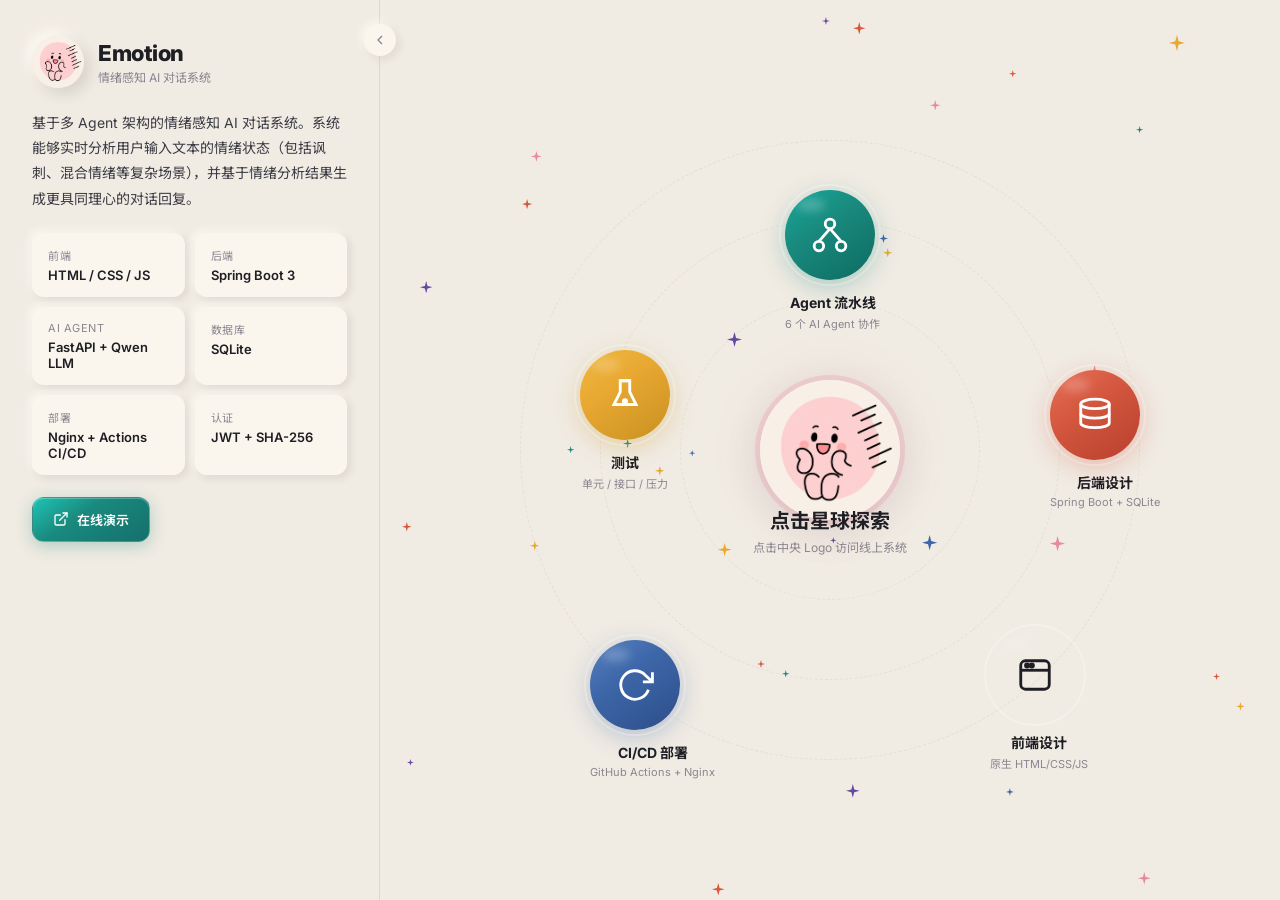
==== commit 20d2a1db: "修改错误的地方" ====
--- a/docs/galaxy_presentation.html
+++ b/docs/galaxy_presentation.html
@@ -2098,16 +2098,28 @@
         </div>
         <div class="bench-why">
           <div class="click-item" style="border-left:3px solid var(--accent)" onclick="toggleItem(this)">
+            <div class="item-title">直接场景：强度 74.4 < 84.0 <span class="arrow-icon">▶</span></div>
+            <div class="item-detail">直接情绪场景中 Agent 流水线强度反而更低（74.4 vs 84.0）。原因是 Emotion Agent 的 prompt 设定了强度范围指南（中性 0-30、中等 40-65、强烈 66-100），Judge Agent 对 direct 路径直接透传不修正。而 GPT-5.5 直接模型没有范围约束，倾向给出更高分。</div>
+          </div>
+          <div class="click-item" style="border-left:3px solid var(--coral);margin-top:10px" onclick="toggleItem(this)">
             <div class="item-title">讽刺场景：强度 79.6 > 73.6 <span class="arrow-icon">▶</span></div>
             <div class="item-detail">多 Agent 协作更准确识别讽刺背后的真实情绪。Sarcasm Agent 专门捕捉"言不由衷"的语义反转，将表面情绪修正为真实情绪，强度评分比直接模型高出 8.2%。</div>
           </div>
-          <div class="click-item" style="border-left:3px solid var(--coral);margin-top:10px" onclick="toggleItem(this)">
+          <div class="click-item" style="border-left:3px solid var(--violet);margin-top:10px" onclick="toggleItem(this)">
             <div class="item-title">混合情绪：强度 60.2 > 58.4 <span class="arrow-icon">▶</span></div>
             <div class="item-detail">Mix Agent 精确拆分主次情绪比例，直接模型只能给出模糊的综合判断。例如"项目上线了但好累"，Agent 流水线能拆分为开心(45%)+疲惫(55%)，而直接模型仅输出一个笼统的情绪标签。</div>
           </div>
           <div class="click-item" style="border-left:3px solid var(--violet);margin-top:10px" onclick="toggleItem(this)">
-            <div class="item-title">置信度更低但更合理 <span class="arrow-icon">▶</span></div>
-            <div class="item-detail">多 Agent 仲裁在不确定时主动降低置信度，不过度自信。Judge Agent 的规则引擎在两个 Agent 置信度差距 < 0.15 时触发 LLM 复核，宁可说"我不确定"也不给错误的高置信度——这在医疗/心理场景中至关重要。</div>
+            <div class="item-title">置信度对比 <span class="arrow-icon">▶</span></div>
+            <div class="item-detail">
+              <div style="display:flex;flex-direction:column;gap:6px;margin-top:4px">
+                <div><strong>总体</strong>：直接模型 0.9100 vs Agent 0.8741</div>
+                <div><strong>direct</strong>：直接模型 0.9660 vs Agent 0.9320</div>
+                <div><strong>mix</strong>：直接模型 0.8600 vs Agent 0.8316</div>
+                <div><strong>sarcasm</strong>：直接模型 0.9040 vs Agent 0.8588</div>
+                <div style="margin-top:4px;color:var(--ink2)">Agent 流水线置信度普遍低于直接模型，这是因为多 Agent 仲裁在不确定时主动降低置信度，不过度自信——在心理场景中更安全。</div>
+              </div>
+            </div>
           </div>
         </div>
       </div>
@@ -2275,44 +2287,112 @@
       'profile': `
     <div class="cp-section">
       <h3>用户画像系统</h3>
+      <p style="margin-bottom:16px;color:var(--ink2);line-height:1.7">画像分为两条路径：<strong>统计数据</strong>（实时计算，无需 LLM）和 <strong>AI 画像</strong>（调用 LLM 生成，带缓存）。两者数据来源相同，但输出内容和触发方式不同。</p>
       <div class="click-item" style="border-left:3px solid var(--accent)" onclick="toggleItem(this)">
-        <div class="item-title">生成流程 <span class="arrow-icon">▶</span></div>
+        <div class="item-title">整体流程 <span class="arrow-icon">▶</span></div>
         <div class="item-detail">
           <div class="flow-box" style="margin-top:8px">
             <div class="flow">
               <div class="flow-node muted">emotion_records 情绪记录</div>
               <div class="flow-arrow"></div>
-              <div class="flow-node secondary">特征提取（纯 Python 统计）<br><span style="font-size:11px;font-weight:400">情绪分布 · 强度趋势 · 活跃时段</span></div>
-              <div class="flow-arrow"></div>
-              <div class="flow-node primary">LLM 画像生成<br><span style="font-size:11px;font-weight:400">性格特征 · 沟通风格 · MBTI · 摘要</span></div>
+              <div class="flow-branch">
+                <div class="flow-branch-item">
+                  <div class="flow-label">GET /profile</div>
+                  <div class="flow-arrow"></div>
+                  <div class="flow-node secondary" style="font-size:11px">纯 Python 统计<br>实时计算，无需 LLM</div>
+                </div>
+                <div class="flow-branch-item">
+                  <div class="flow-label">POST /profile/generate</div>
+                  <div class="flow-arrow"></div>
+                  <div class="flow-node primary" style="font-size:11px">调用 LLM 生成画像<br>结果缓存到 user_profiles</div>
+                </div>
+              </div>
             </div>
           </div>
         </div>
       </div>
       <div class="click-item" style="border-left:3px solid var(--coral);margin-top:10px" onclick="toggleItem(this)">
-        <div class="item-title">缓存策略 <span class="arrow-icon">▶</span></div>
-        <div class="item-detail">
+        <div class="item-title">统计数据（GET /profile） <span class="arrow-icon">▶</span></div>
+        <div class="item-detail">
+          <div style="margin-bottom:8px;color:var(--ink2);line-height:1.6">纯 Python 特征提取，不调用 LLM，每次请求实时计算。</div>
           <div class="flow-box" style="margin-top:8px">
             <div class="flow">
-              <div class="flow-node muted">用户请求画像</div>
+              <div class="flow-node muted">emotion_records</div>
+              <div class="flow-arrow"></div>
+              <div class="flow-node secondary">特征提取<br><span style="font-size:11px;font-weight:400">遍历记录，统计计算</span></div>
+              <div class="flow-arrow"></div>
+              <div class="flow-node muted">返回统计数据</div>
+            </div>
+          </div>
+          <div style="margin-top:10px;display:flex;flex-direction:column;gap:4px">
+            <div><code>emotion_distribution</code> — 情绪分布比例（如 开心 0.35、悲伤 0.20）</div>
+            <div><code>avg_intensity</code> — 平均情绪强度</div>
+            <div><code>avg_confidence</code> — 平均置信度</div>
+            <div><code>sarcasm_rate</code> — 讽刺比例</div>
+            <div><code>mixed_rate</code> — 混合情绪比例</div>
+            <div><code>dominant_emotion</code> — 主导情绪</div>
+            <div><code>intensity_trend</code> — 强度趋势（上升/下降/平稳）</div>
+            <div><code>activity_pattern</code> — 活跃时段（凌晨/上午/下午/晚上，原始计数）</div>
+            <div><code>timeline</code> — 时间线数据（用于前端趋势图）</div>
+          </div>
+        </div>
+      </div>
+      <div class="click-item" style="border-left:3px solid var(--violet);margin-top:10px" onclick="toggleItem(this)">
+        <div class="item-title">AI 画像生成（POST /profile/generate） <span class="arrow-icon">▶</span></div>
+        <div class="item-detail">
+          <div style="margin-bottom:8px;color:var(--ink2);line-height:1.6">调用 Profile Agent（LLM），综合三部分信息生成深度画像。仅 admin 可调用。</div>
+          <div class="flow-box" style="margin-top:8px">
+            <div class="flow">
+              <div class="flow-branch" style="gap:6px">
+                <div class="flow-branch-item">
+                  <div class="flow-node muted" style="font-size:11px">统计信息<br><span style="font-size:10px">情绪分布·强度趋势·活跃时段</span></div>
+                </div>
+                <div class="flow-branch-item">
+                  <div class="flow-node muted" style="font-size:11px">对话摘要<br><span style="font-size:10px">最近一轮对话（≤20条）</span></div>
+                </div>
+                <div class="flow-branch-item">
+                  <div class="flow-node muted" style="font-size:11px">已有画像<br><span style="font-size:10px">上次生成的缓存结果</span></div>
+                </div>
+              </div>
+              <div class="flow-arrow"></div>
+              <div class="flow-node primary">Profile Agent（LLM）<br><span style="font-size:11px;font-weight:400">temperature=0.3</span></div>
+              <div class="flow-arrow"></div>
+              <div class="flow-node muted">更新 user_profiles 缓存</div>
+            </div>
+          </div>
+          <div style="margin-top:10px;display:flex;flex-direction:column;gap:4px">
+            <div><code>personality_traits</code> — 2-4 个核心性格特征（如"内向敏感"、"追求完美"）</div>
+            <div><code>communication_style</code> — 对话中的沟通倾向（如"偏好简洁回应"）</div>
+            <div><code>emotional_patterns</code> — 情绪变化规律和触发因素</div>
+            <div><code>mbti</code> — 根据对话判断的 MBTI 类型（4 位字母或 UNKNOWN）</div>
+            <div><code>summary</code> — 整体画像总结（记录 &lt; 10 条时标注"数据量不足，仅供参考"）</div>
+          </div>
+        </div>
+      </div>
+      <div class="click-item" style="border-left:3px solid var(--yellow);margin-top:10px" onclick="toggleItem(this)">
+        <div class="item-title">缓存策略 <span class="arrow-icon">▶</span></div>
+        <div class="item-detail">
+          <div class="flow-box" style="margin-top:8px">
+            <div class="flow">
+              <div class="flow-node muted">请求 /profile/generate</div>
               <div class="flow-arrow"></div>
               <div class="flow-branch">
                 <div class="flow-branch-item">
                   <div class="flow-label">无缓存</div>
                   <div class="flow-arrow"></div>
-                  <div class="flow-node highlight" style="font-size:12px">LLM 生成</div>
+                  <div class="flow-node highlight" style="font-size:12px">LLM 生成 → 存入 user_profiles</div>
                 </div>
                 <div class="flow-branch-item">
                   <div class="flow-label">有缓存</div>
                   <div class="flow-arrow"></div>
                   <div class="flow-branch" style="gap:8px">
                     <div class="flow-branch-item">
-                      <div class="flow-label">≥10 条</div>
+                      <div class="flow-label">新增 ≥ 10 条</div>
                       <div class="flow-arrow"></div>
                       <div class="flow-node secondary" style="font-size:11px">重新生成</div>
                     </div>
                     <div class="flow-branch-item">
-                      <div class="flow-label">&lt;10 条</div>
+                      <div class="flow-label">新增 &lt; 10 条</div>
                       <div class="flow-arrow"></div>
                       <div class="flow-node secondary" style="font-size:11px">返回缓存</div>
                     </div>
@@ -2321,17 +2401,12 @@
               </div>
             </div>
           </div>
-        </div>
-      </div>
-      <div class="click-item" style="border-left:3px solid var(--violet);margin-top:10px" onclick="toggleItem(this)">
-        <div class="item-title">画像输出字段 <span class="arrow-icon">▶</span></div>
-        <div class="item-detail">
-          <div style="display:flex;flex-direction:column;gap:6px;margin-top:4px">
-            <div><code>personality_traits</code> — 2-4 个核心性格特征（如"内向敏感"、"追求完美"）</div>
-            <div><code>communication_style</code> — 对话中的沟通倾向（如"偏好简洁回应"）</div>
-            <div><code>emotional_patterns</code> — 情绪变化规律和触发因素</div>
-            <div><code>mbti</code> — 根据对话判断的 MBTI 类型</div>
-            <div><code>summary</code> — 整体画像总结（记录 < 10 条时标注"数据量不足，仅供参考"）</div>
+          <div style="margin-top:10px;color:var(--ink2);line-height:1.6">
+            <div>• 首次调用 → 直接生成</div>
+            <div>• 再次调用 → 对比 emotion_records 总数与缓存时的记录数</div>
+            <div>• 新增 ≥ 10 条 → 重新生成</div>
+            <div>• 新增 &lt; 10 条 → 返回缓存</div>
+            <div>• admin 可传 <code>force=true</code> 强制重新生成</div>
           </div>
         </div>
       </div>
@@ -2546,9 +2621,9 @@
             <div class="flow">
               <div class="flow-node muted">Git Push / PR → main 分支</div>
               <div class="flow-arrow"></div>
+              <div class="flow-node primary">rsync 增量同步代码<br><span style="font-size:12px;font-weight:400">排除 .git / .env / *.sqlite3 / node_modules / target / __pycache__</span></div>
+              <div class="flow-arrow"></div>
               <div class="flow-node secondary">CI 阶段：Java 17 Maven test + Python 3.10 compileall</div>
-              <div class="flow-arrow"></div>
-              <div class="flow-node primary">rsync 同步代码（SSH 隧道）<br><span style="font-size:12px;font-weight:400">排除 .git / .env / *.sqlite3 / node_modules / target / __pycache__</span></div>
               <div class="flow-arrow"></div>
               <div class="flow-node secondary">SSH 远程执行重启命令</div>
               <div class="flow-arrow"></div>
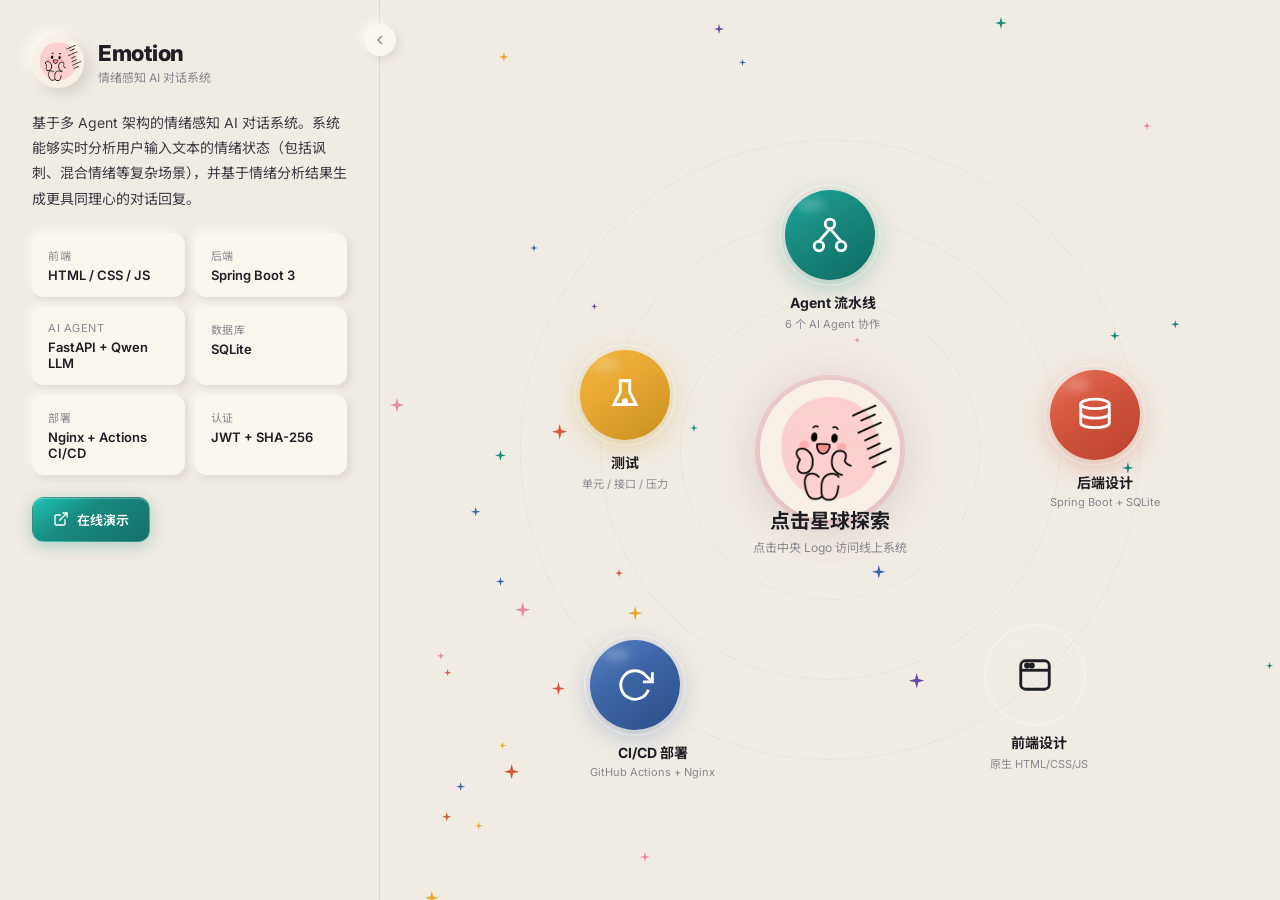
==== commit e3c02b5a: "数据落库" ====
--- a/docs/galaxy_presentation.html
+++ b/docs/galaxy_presentation.html
@@ -1737,6 +1737,7 @@
         items: [
           { id: 'db', name: '数据库与接口', desc: '5 张表 + REST API', letter: 'D' },
           { id: 'auth', name: '认证与权限', desc: 'SHA-256 + JWT + 角色', letter: 'A' },
+          { id: 'persistence', name: '数据落库', desc: '存储时机 + 目标表', letter: 'S' },
         ]
       },
       frontend: {
@@ -2231,7 +2232,7 @@
         <div class="item-detail">
           <table class="detail-table">
             <tr><th>方法</th><th>路径</th><th>说明</th></tr>
-            <tr><td>POST</td><td>/api/emotion/analyze</td><td>情绪分析（纯分析，不保存）</td></tr>
+            <tr><td>POST</td><td>/api/emotion/analyze</td><td>情绪分析 + 画像采样持久化</td></tr>
             <tr><td>POST</td><td>/api/emotion/chat</td><td>情绪分析 + AI 回复 + 持久化</td></tr>
             <tr><td>GET</td><td>/api/emotion/conversations</td><td>获取对话列表（admin 看所有）</td></tr>
             <tr><td>GET</td><td>/api/emotion/messages</td><td>获取对话内消息列表</td></tr>
@@ -2280,6 +2281,61 @@
             <tr><td>/api/emotion/profile</td><td>仅自己</td><td>所有人</td></tr>
             <tr><td>/api/emotion/profile/generate</td><td>403 禁止</td><td>所有人</td></tr>
           </table>
+        </div>
+      </div>
+    </div>`,
+
+      'persistence': `
+    <div class="cp-section">
+      <h3>数据落库时机</h3>
+      <p style="margin-bottom:16px;color:var(--ink2);line-height:1.7">后端并不是所有接口都会写库：查询类接口只读；注册、聊天、单次分析和画像生成会在关键节点持久化。</p>
+
+      <div class="click-item" style="border-left:3px solid var(--accent)" onclick="toggleItem(this)">
+        <div class="item-title">聊天链路落库 <span class="arrow-icon">▶</span></div>
+        <div class="item-detail">
+          <div class="flow-box" style="margin-top:8px">
+            <div class="flow">
+              <div class="flow-node muted">POST /api/emotion/chat</div>
+              <div class="flow-arrow"></div>
+              <div class="flow-node secondary">conversations<br><span style="font-size:11px;font-weight:400">新建会话或刷新 updated_at</span></div>
+              <div class="flow-arrow"></div>
+              <div class="flow-node primary">chat_messages(user)<br><span style="font-size:11px;font-weight:400">保存用户本轮输入</span></div>
+              <div class="flow-arrow"></div>
+              <div class="flow-node highlight">emotion_records<br><span style="font-size:11px;font-weight:400">保存 Judge 结果和完整分析 JSON</span></div>
+              <div class="flow-arrow"></div>
+              <div class="flow-node primary">chat_messages(assistant)<br><span style="font-size:11px;font-weight:400">保存 AI 回复并刷新会话</span></div>
+            </div>
+          </div>
+        </div>
+      </div>
+
+      <div class="click-item" style="border-left:3px solid var(--coral);margin-top:10px" onclick="toggleItem(this)">
+        <div class="item-title">接口与目标表 <span class="arrow-icon">▶</span></div>
+        <div class="item-detail">
+          <table class="detail-table">
+            <tr><th>触发时机</th><th>写入/更新表</th><th>保存内容</th></tr>
+            <tr><td>服务启动且默认管理员不存在</td><td><code>users</code></td><td>创建 admin 用户，保存用户名、盐值、密码哈希、角色和创建时间</td></tr>
+            <tr><td>POST /api/auth/register 注册成功</td><td><code>users</code></td><td>创建普通 user，保存加盐哈希后的密码和基础身份信息</td></tr>
+            <tr><td>POST /api/emotion/chat 开始聊天</td><td><code>conversations</code></td><td>无 conversation_id 时新建会话；已有会话时校验归属并更新最后活跃时间</td></tr>
+            <tr><td>POST /api/emotion/chat 接收用户消息</td><td><code>chat_messages</code></td><td>写入 role=<code>user</code> 的消息，关联当前会话</td></tr>
+            <tr><td>POST /api/emotion/chat 完成情绪分析</td><td><code>emotion_records</code></td><td>写入最终情绪、次情绪、强度、置信度、讽刺/混合标记和完整分析 JSON</td></tr>
+            <tr><td>POST /api/emotion/chat 生成回复</td><td><code>chat_messages</code> + <code>conversations</code></td><td>写入 role=<code>assistant</code> 的回复，并刷新会话 updated_at</td></tr>
+            <tr><td>POST /api/emotion/analyze 单次分析</td><td><code>conversations</code> + <code>chat_messages</code> + <code>emotion_records</code></td><td>写入“画像采样”隐藏会话、用户文本和情绪记录，用于后续画像统计</td></tr>
+            <tr><td>POST /api/emotion/profile/generate 首次生成</td><td><code>user_profiles</code></td><td>保存 LLM 画像 JSON、生成时记录数、创建时间和更新时间</td></tr>
+            <tr><td>POST /api/emotion/profile/generate 刷新画像</td><td><code>user_profiles</code></td><td>force=true 或新增满 10 条记录时更新 profile_data、record_count、updated_at</td></tr>
+          </table>
+        </div>
+      </div>
+
+      <div class="click-item" style="border-left:3px solid var(--yellow);margin-top:10px" onclick="toggleItem(this)">
+        <div class="item-title">只读或内存态操作 <span class="arrow-icon">▶</span></div>
+        <div class="item-detail">
+          <div style="display:flex;flex-direction:column;gap:6px;margin-top:4px">
+            <div><strong>GET /api/auth/captcha</strong>：验证码保存在内存 <code>captchaStore</code>，5 分钟过期，不进入 SQLite。</div>
+            <div><strong>POST /api/auth/login</strong>：只校验密码并签发 JWT，不更新用户表。</div>
+            <div><strong>GET /api/emotion/conversations</strong>、<strong>GET /api/emotion/conversations/{conversationId}/messages</strong>：只读取历史会话和消息。</div>
+            <div><strong>POST /api/emotion/profile</strong>：读取 <code>emotion_records</code> 实时生成统计，不写 <code>user_profiles</code>。</div>
+          </div>
         </div>
       </div>
     </div>`,
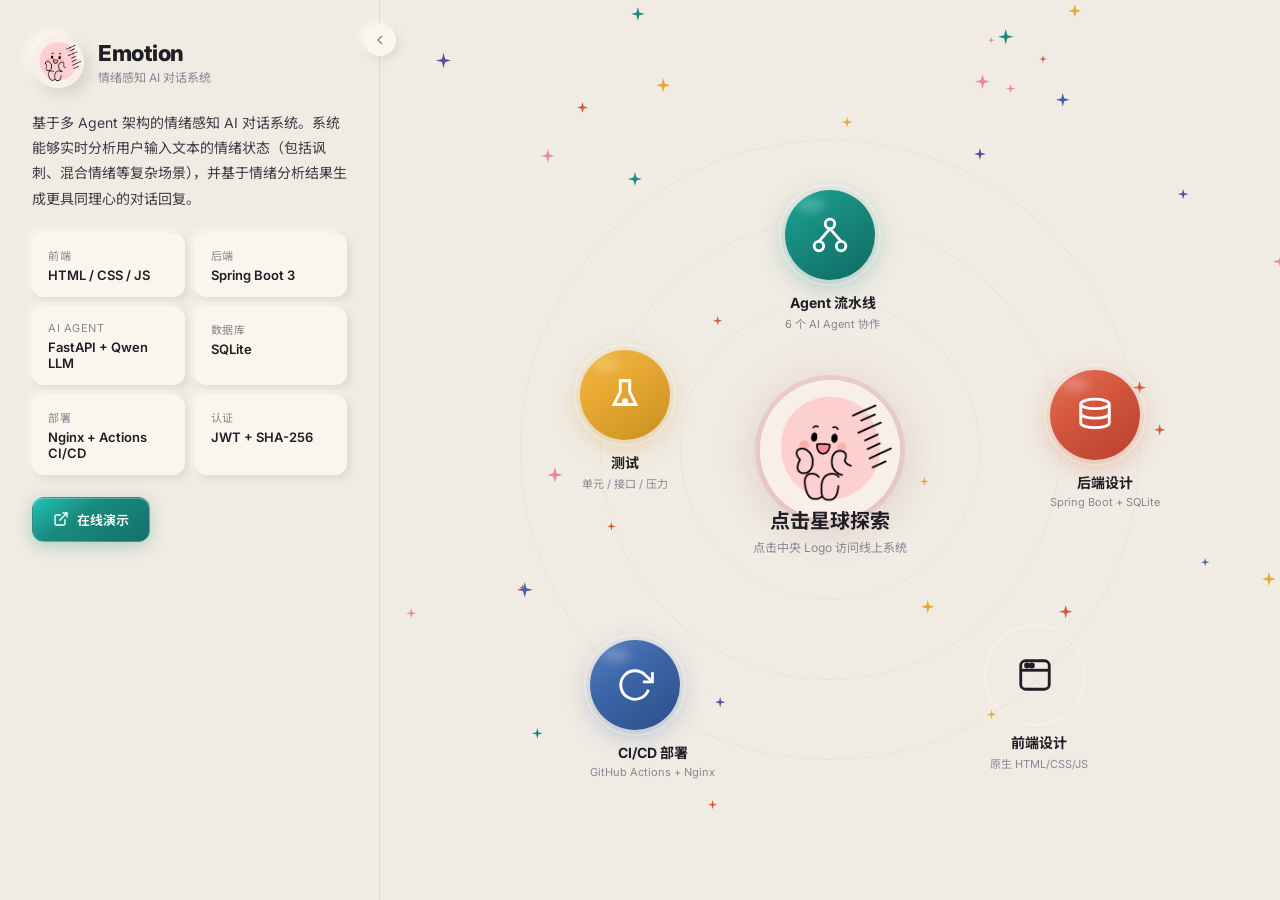
==== commit 9a8fec02: "修改前端错误" ====
--- a/docs/galaxy_presentation.html
+++ b/docs/galaxy_presentation.html
@@ -1724,7 +1724,6 @@
           { id: 'judge', name: 'Judge', desc: '最终仲裁', letter: 'J' },
           { id: 'chat', name: 'Chat', desc: '对话回复', letter: 'C' },
           { id: 'profile', name: '用户画像', desc: 'LLM 生成 + 缓存', letter: 'U' },
-          { id: 'fallback', name: 'Fallback', desc: '降级机制', letter: 'F' },
           { id: 'benchmark', name: 'Benchmark', desc: '对比分析', letter: 'B' },
         ]
       },
@@ -1783,9 +1782,9 @@
       'pipeline': `
     <div class="cp-section">
       <h3>整体架构</h3>
-      <p style="margin-bottom:16px;color:var(--ink2);line-height:1.7">6 个 Agent 协作：Router 分流 → Emotion 必调 → Sarcasm/Mix 条件调用 → Judge 仲裁 → Chat 回复</p>
+      <p style="margin-bottom:16px;color:var(--ink2);line-height:1.7">7 个 Agent 协作：对话流水线（Router → Emotion → Sarcasm/Mix → Judge → Chat）+ 独立的用户画像生成（Profile）</p>
       <div class="click-item" style="border-left:3px solid var(--accent)" onclick="toggleItem(this)">
-        <div class="item-title">流水线流程 <span class="arrow-icon">▶</span></div>
+        <div class="item-title">对话流水线 <span class="arrow-icon">▶</span></div>
         <div class="item-detail">
           <div class="flow-box" style="margin-top:8px">
             <div class="flow">
@@ -1816,11 +1815,35 @@
         </div>
       </div>
       <div class="click-item" style="border-left:3px solid var(--coral);margin-top:10px" onclick="toggleItem(this)">
+        <div class="item-title">用户画像（独立运行） <span class="arrow-icon">▶</span></div>
+        <div class="item-detail">
+          <div class="flow-box" style="margin-top:8px">
+            <div class="flow">
+              <div class="flow-node muted">emotion_records 累积</div>
+              <div class="flow-arrow"></div>
+              <div class="flow-branch">
+                <div class="flow-branch-item">
+                  <div class="flow-label">GET /profile</div>
+                  <div class="flow-arrow"></div>
+                  <div class="flow-node secondary" style="font-size:11px">纯统计（实时计算）</div>
+                </div>
+                <div class="flow-branch-item">
+                  <div class="flow-label">POST /profile/generate</div>
+                  <div class="flow-arrow"></div>
+                  <div class="flow-node primary" style="font-size:11px">Profile Agent（LLM）<br><span style="font-size:10px;font-weight:400">统计信息 + 对话摘要 + 已有画像</span></div>
+                </div>
+              </div>
+            </div>
+          </div>
+        </div>
+      </div>
+      <div class="click-item" style="border-left:3px solid var(--coral);margin-top:10px" onclick="toggleItem(this)">
         <div class="item-title">部署模型 <span class="arrow-icon">▶</span></div>
         <div class="item-detail">
           <div style="display:flex;flex-direction:column;gap:6px;margin-top:4px">
             <div><strong>分析 Agent</strong>（Router / Emotion / Sarcasm / Mix / Judge）→ <code>qwen-flash</code>（快速低成本，每次分析约 1-3s）</div>
             <div><strong>对话 Agent</strong>（Chat）→ <code>qwen-plus</code>（质量更高，回复更自然，约 3-6s）</div>
+            <div><strong>画像 Agent</strong>（Profile）→ <code>qwen-plus</code>（深度分析，按需调用，约 8-15s）</div>
           </div>
         </div>
       </div>
@@ -1942,7 +1965,7 @@
             <tr><th>场景</th><th>Agent</th><th>分析结果</th></tr>
             <tr><td>"太好了，又改需求了"</td><td>Sarcasm</td><td>表面开心 → 真实厌烦</td></tr>
             <tr><td>"项目上线了，但好累"</td><td>Mix</td><td>开心(45%) + 疲惫(55%)</td></tr>
-            <tr><td>"还真是有意思啊"</td><td>Sarcasm</td><td>表面中性 → 真实无奈</td></tr>
+            <tr><td>"11点改需求，还真是有意思啊"</td><td>Sarcasm</td><td>表面赞美 → 真实无奈</td></tr>
             <tr><td>"有点开心又有点焦虑"</td><td>Mix</td><td>开心(50%) + 焦虑(50%)</td></tr>
           </table>
         </div>
@@ -1952,7 +1975,7 @@
         <div class="item-detail">
           <div style="display:flex;flex-direction:column;gap:6px;margin-top:4px">
             <div>① <strong>检测维度</strong>——转折结构、同句双向情绪、模糊低能量表达</div>
-            <div>② <strong>关键判断</strong>：是否同时体验两种以上情绪（共存非反转）</div>
+            <div>② <strong>关键判断</strong>：是否同时体验两种情绪（共存非反转）</div>
             <div>③ <strong>输出 JSON</strong>：<code>is_mixed</code> + <code>primary_emotion</code> + <code>secondary_emotion</code> + <code>emotion_ratio</code> + <code>adjusted_intensity</code> + <code>mixed_confidence</code></div>
             <div>④ <strong>典型场景</strong>："项目上线了但好累" → 开心(45%)+疲惫(55%)</div>
           </div>
@@ -1998,7 +2021,7 @@
               <div style="font-weight:600;color:var(--violet);margin-bottom:6px">mix 路径</div>
               <table class="detail-table" style="width:100%">
                 <tr><th style="width:40%">条件</th><th>处理</th></tr>
-                <tr><td><code>is_mixed = true</code> 且置信度 ≥ 0.65</td><td>规则裁决：采用 Mix Agent 的 <code>primary_emotion</code>、<code>secondary_emotion</code>、<code>adjusted_intensity</code>；加权置信度 = emotion×0.3 + mix×0.7</td></tr>
+                <tr><td><code>is_mixed = true</code> 且置信度 ≥ 0.65</td><td>规则裁决：采用 Mix Agent 的 <code>primary_emotion</code>、<code>secondary_emotion</code>、<code>adjusted_intensity</code>；置信度按 <code>mix_ratio</code> 中主次情绪比例加权</td></tr>
                 <tr><td><code>is_mixed = true</code> 但置信度 &lt; 0.65</td><td><strong>升级 LLM</strong>：混合情绪检测不确定，规则无法裁决</td></tr>
                 <tr><td><code>is_mixed = false</code></td><td>规则裁决：采用 Emotion 结果，置信度 ×0.9</td></tr>
               </table>
@@ -2050,42 +2073,6 @@
             <div>④ <strong>输出</strong>：<code>reply</code> + <code>tone</code> + <code>risk_hint</code> + <code>reason</code></div>
           </div>
         </div>
-      </div>
-    </div>`,
-
-      'fallback': `
-    <div class="cp-section">
-      <h3>Fallback 降级机制</h3>
-      <p style="margin-bottom:16px;color:var(--ink2);line-height:1.7">每个 Agent 都实现了 fallback 降级机制，确保在 LLM 调用失败或异常时系统仍能运行。</p>
-      <div class="click-item" style="border-left:3px solid var(--accent)" onclick="toggleItem(this)">
-        <div class="item-title">降级触发条件 <span class="arrow-icon">▶</span></div>
-        <div class="item-detail">
-          <div style="display:flex;flex-direction:column;gap:6px;margin-top:4px">
-            <div>① 网络异常：LLM API 调用超时或网络不可达</div>
-            <div>② 认证失败：API Key 缺失或无效</div>
-            <div>③ 格式异常：LLM 返回非 JSON 或字段缺失</div>
-            <div>④ 服务不可用：大模型服务暂时宕机</div>
-          </div>
-        </div>
-      </div>
-      <div class="click-item" style="border-left:3px solid var(--coral);margin-top:10px" onclick="toggleItem(this)">
-        <div class="item-title">各 Agent 降级行为 <span class="arrow-icon">▶</span></div>
-        <div class="item-detail">
-          <table class="detail-table">
-            <tr><th>Agent</th><th>降级行为</th></tr>
-            <tr><td>Router</td><td>默认返回 <code>direct</code>，跳过后续条件 Agent</td></tr>
-            <tr><td>Emotion</td><td>返回保守的中性情绪（confidence: 0.5）</td></tr>
-            <tr><td>Sarcasm</td><td>默认不检测到讽刺（is_sarcasm: false）</td></tr>
-            <tr><td>Mix</td><td>默认不检测到混合情绪（is_mixed: false）</td></tr>
-            <tr><td>Judge</td><td>直接使用 Emotion Agent 结果（纯规则模式）</td></tr>
-            <tr><td>Chat</td><td>返回通用安抚回复</td></tr>
-            <tr><td>Profile</td><td>返回空画像（profile: ""）</td></tr>
-          </table>
-        </div>
-      </div>
-      <div class="click-item" style="border-left:3px solid var(--violet);margin-top:10px" onclick="toggleItem(this)">
-        <div class="item-title">设计原则 <span class="arrow-icon">▶</span></div>
-        <div class="item-detail">每个 Agent 的 fallback 都返回"安全默认值"——不报错、不崩溃、给出最保守的合理输出，保证流水线始终能产出结果。Judge 的 fallback 有双层兜底：先尝试纯规则裁决，规则也失败才用 Emotion Agent 结果。</div>
       </div>
     </div>`,
 
